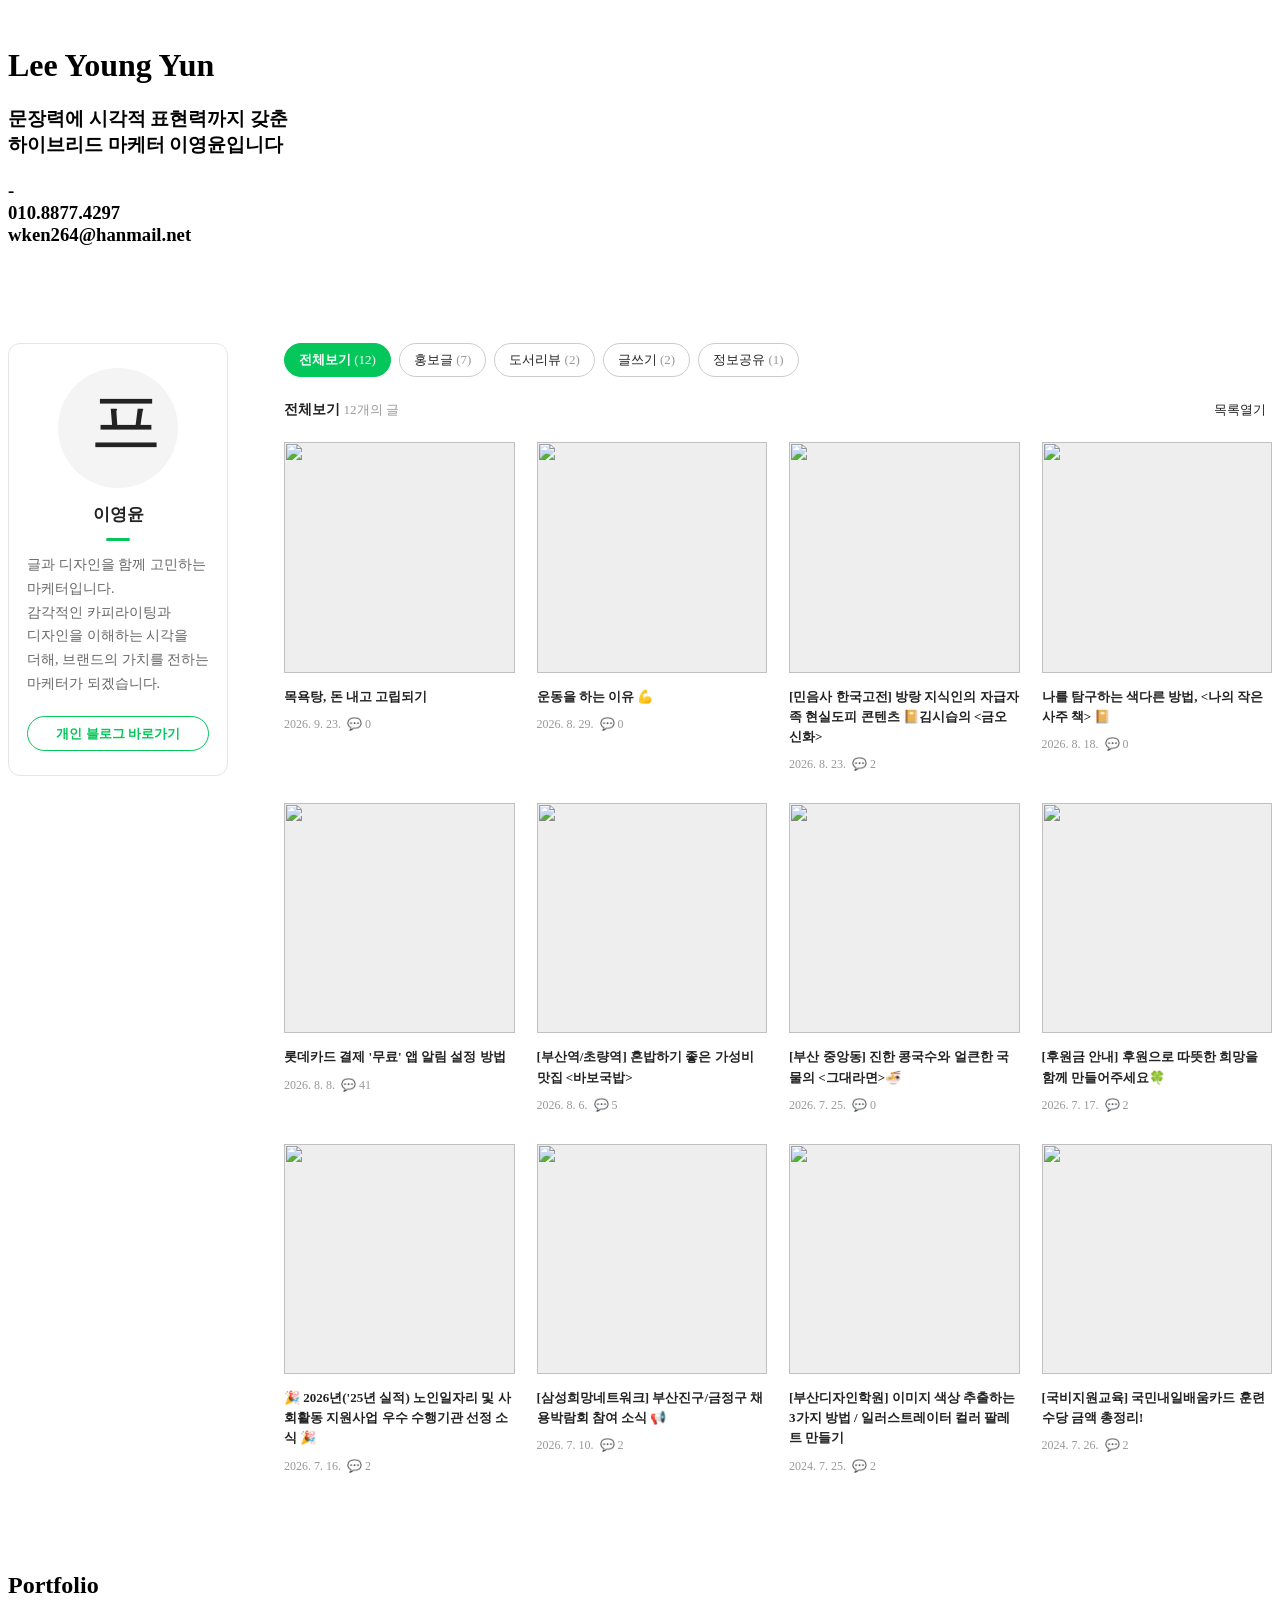
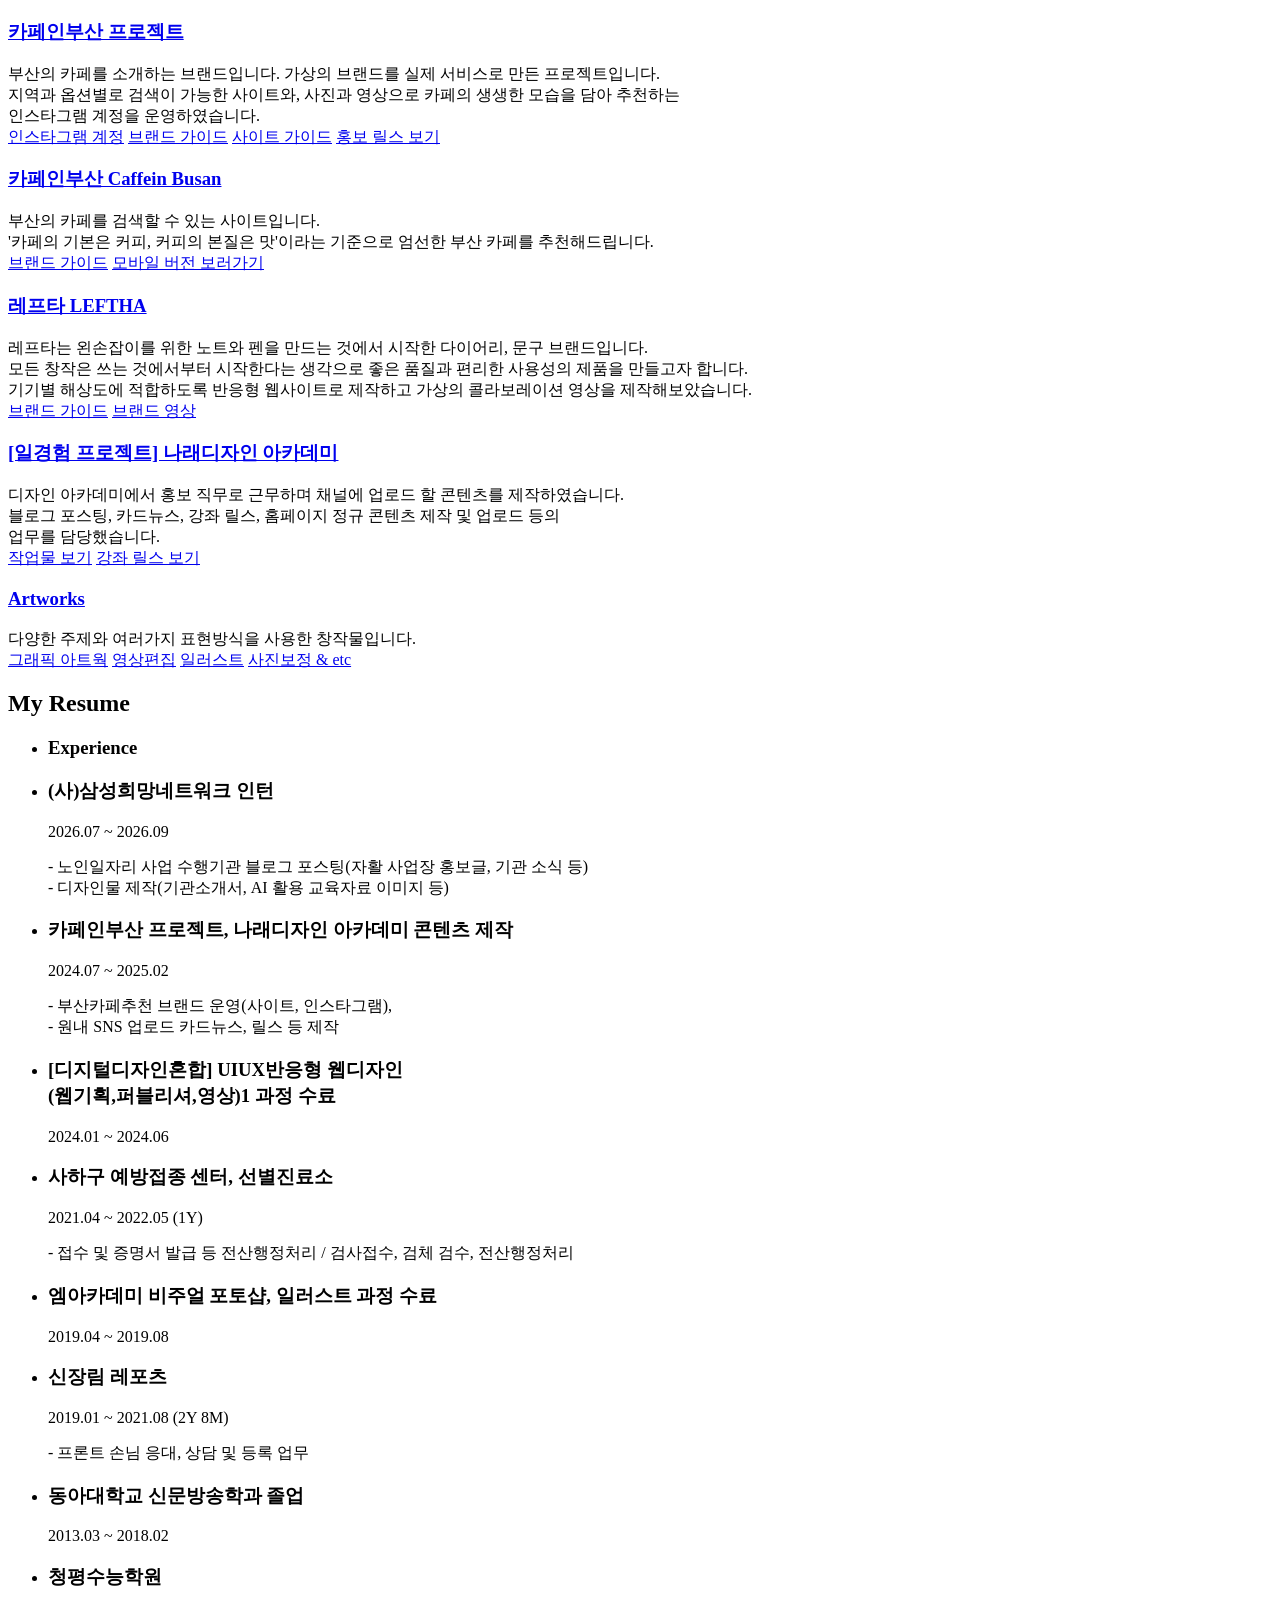
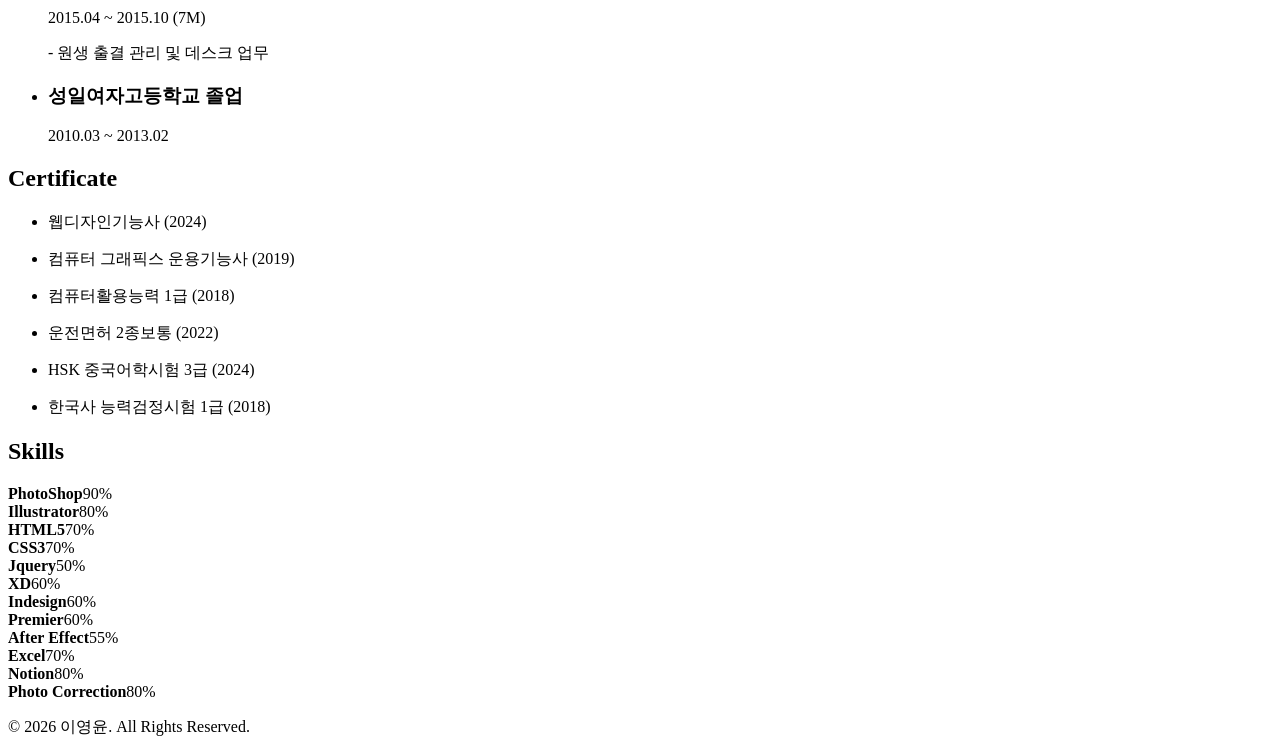
==== index.html @ 0acc782f "Add files via upload" ====
<!DOCTYPE HTML>
<html>

<head>
    <meta charset="utf-8">
    <meta http-equiv="X-UA-Compatible" content="IE=edge">
    <title>포트폴리오 이영윤</title>
    <meta name="viewport" content="width=device-width, initial-scale=1">
    <!-- Link Swiper's CSS -->
    <link rel="stylesheet" href="https://cdn.jsdelivr.net/npm/swiper@11/swiper-bundle.min.css" />

    <!-- 메인 이름 원래 폰트 -->
    <!-- 	<link href="https://fonts.googleapis.com/css?family=Kaushan+Script" rel="stylesheet">
 -->
    <!-- 폰트 수트체 -->
    <link href="https://cdn.jsdelivr.net/gh/sun-typeface/SUIT/fonts/static/woff2/SUIT.css" rel="stylesheet">
    <!-- 메인 영문 폰트  -->
    <link rel="stylesheet" href="https://use.typekit.net/mpt6dxd.css">
    <link rel="stylesheet" href="css/animate.css">
    <link rel="stylesheet" href="css/icomoon.css">
    <link rel="stylesheet" href="css/bootstrap.css">
    <link rel="stylesheet" href="css/style.css">
    <link rel="shortcut icon" href="./images/favicon.jpg" type="image/x-icon">

    <!-- Modernizr JS -->
    <script src="js/modernizr-2.6.2.min.js"></script>
    <!-- FOR IE9 below -->
    <!--[if lt IE 9]>
	<script src="js/respond.min.js"></script>
	<![endif]-->

</head>

<body>

    <div class="fh5co-loader"></div>

    <div id="page">
        <header id="fh5co-header" class="fh5co-cover js-fullheight" role="banner"
            style="background-image:url(images/cover_bg_3.jpg);" data-stellar-background-ratio="0.5">
            <div class="overlay">
                <!-- 이미지 오버레이 자식으로-> 포지션 -->
                <!-- 				<img class="left_hand" src="./images/haze-hand-holding-a-pencil.png" alt="왼손">				<img class="right_hand" src="./images/haze-hand-pointing-at-something.png" alt="왼손">
				<img src="./images/haze-computer-mouse.png" alt="" class="mouse">
 --> <img src="./images/hand.png" alt="" class="hand">
                <img src="./images/mouse.png" alt="" class="mouse">
            </div>
            <div class="container">
                <div class="row">
                    <div class="col-md-8 col-md-offset-2 text-center">
                        <div class="display-t js-fullheight">
                            <div class="display-tc js-fullheight animate-box" data-animate-effect="fadeIn">
                                <div class="profile-thumb" style="background: url(./images/me.jpg);"></div>
                                <h1><span>Lee Young Yun</span></h1>
                                <h3 class="intro_about"><span>
                                        문장력에 시각적 표현력까지 갖춘<br>
                                        <b>하이브리드 마케터</b>
                                        <span class="impact">이영윤</span>입니다<br>
                                        <br>
                                        -<br>
                                        010.8877.4297<br>
                                        wken264@hanmail.net
                                    </span>

                                </h3>
                                <p>
                                </p>
                            </div>
                        </div>
                    </div>
                </div>
            </div>

        </header>
        <!-- 프로필 -->

        <!-- 블로그 섹션 시작-->
        <style>
            #naver-blog {
                --bg: #fff;
                --fg: #222;
                --sub: #999;
                --line: #ccc;
                --box: #f4f4f4;
                --accent: #03c75a;
                --thumb: #eee;
                --nb-pad-top: 6em;
                /* 섹션 위쪽 여백 */
                --nb-pad-bottom: 6em;
                /* 섹션 아래쪽 여백 (Portfolio 주황 배경과의 간격) */
                box-sizing: border-box;
                padding: var(--nb-pad-top) 0 var(--nb-pad-bottom);
                background: var(--bg);
                color: var(--fg);
                font-family: inherit;
                font-size: 13px;
                line-height: 1.5;
                color-scheme: light;
            }

            #naver-blog *,
            #naver-blog *::before,
            #naver-blog *::after {
                box-sizing: border-box
            }

            /* About Me / Portfolio와 같은 .container 폭을 쓰고, 반응형 기준도 이 폭으로 잡아요 */
            #naver-blog .nb-container {
                container: nb / inline-size
            }


            #naver-blog .nb-wrap {
                display: grid;
                grid-template-columns: 220px 1fr;
                gap: 56px
            }

            /* 프로필 카드: 사진 / 이름 / 소개글을 구분 */
            #naver-blog .nb-side {
                align-self: start;
                font-size: 12px;
                text-align: center;
                border: 1px solid #e5e5e5;
                border-radius: 12px;
                padding: 24px 18px
            }

            #naver-blog .nb-avatar {
                width: 120px;
                aspect-ratio: 1;
                margin: 0 auto;
                border-radius: 50%;
                background: var(--box);
                display: grid;
                place-items: center;
                font-size: 72px;
                text-decoration: none;
                color: inherit;
                overflow: hidden
            }

            #naver-blog .nb-avatar img {
                width: 100%;
                height: 100%;
                object-fit: cover;
                display: block
            }

            #naver-blog .nb-name {
                margin: 16px 0 0;
                font-weight: 700;
                font-size: 17px;
                line-height: 1.3
            }

            /* 이름 아래 짧은 포인트 선 */
            #naver-blog .nb-name::after {
                content: "";
                display: block;
                width: 24px;
                height: 3px;
                border-radius: 2px;
                background: var(--accent);
                margin: 12px auto 0
            }

            #naver-blog .nb-bio {
                text-align: left;
                margin: 12px 0 0;
                color: #666;
                font-size: 14px;
                line-height: 1.7;
                word-break: keep-all
            }

            #naver-blog .nb-cat {
                margin: 0 0 22px
            }

            #naver-blog .nb-cats {
                display: flex;
                flex-wrap: wrap;
                gap: 8px
            }

            #naver-blog .nb-cat button {
                display: inline-block;
                width: auto;
                background: var(--bg);
                border: 1px solid var(--line);
                border-radius: 20px;
                padding: 6px 14px;
                color: var(--fg);
                font: inherit;
                cursor: pointer
            }

            #naver-blog .nb-cat button:hover {
                border-color: var(--accent);
                color: var(--accent)
            }

            #naver-blog .nb-cat button[aria-pressed="true"] {
                background: var(--accent);
                border-color: var(--accent);
                color: #fff;
                font-weight: 700
            }

            #naver-blog .nb-cat .nb-n {
                color: var(--sub);
                font-weight: 400
            }

            #naver-blog .nb-cat button[aria-pressed="true"] .nb-n {
                color: #fff
            }

            #naver-blog .nb-main {
                min-width: 0
            }

            #naver-blog .nb-go {
                display: block;
                width: 100%;
                margin: 20px 0 0;
                text-align: center;
                padding: 7px 14px;
                border: 1px solid var(--accent);
                border-radius: 20px;
                color: var(--accent);
                font-weight: 700;
                font-size: 13px;
                text-decoration: none
            }

            #naver-blog .nb-go:hover {
                background: var(--accent);
                color: #fff
            }

            #naver-blog .nb-head {
                display: flex;
                justify-content: space-between;
                align-items: baseline;
                margin-bottom: 22px
            }

            #naver-blog .nb-head b {
                font-size: 14px
            }

            #naver-blog .nb-head span {
                color: var(--sub);
                font-weight: 400;
                font-size: 13px
            }

            #naver-blog .nb-head button {
                background: none;
                border: 0;
                color: var(--fg);
                font: inherit;
                cursor: pointer
            }

            #naver-blog .nb-grid {
                display: grid;
                grid-template-columns: repeat(4, 1fr);
                gap: 30px 22px
            }

            #naver-blog .nb-grid.nb-list {
                grid-template-columns: 1fr;
                gap: 0
            }

            #naver-blog .nb-grid.nb-list .nb-card {
                display: grid;
                grid-template-columns: 120px 1fr;
                gap: 14px;
                padding: 12px 0;
                border-bottom: 1px solid var(--line)
            }

            #naver-blog .nb-card {
                color: inherit;
                text-decoration: none;
                display: block
            }

            #naver-blog .nb-thumb {
                aspect-ratio: 1;
                background: var(--thumb);
                display: grid;
                place-items: center;
                font-size: 54px;
                overflow: hidden
            }

            #naver-blog .nb-thumb img {
                width: 100%;
                height: 100%;
                object-fit: cover;
                display: block
            }

            #naver-blog .nb-card h4 {
                margin: 14px 0 8px;
                font-size: 13px;
                line-height: 1.55;
                font-weight: 700;
                color: var(--fg)
            }

            #naver-blog .nb-grid.nb-list .nb-card h4 {
                margin-top: 0
            }

            #naver-blog .nb-info {
                color: var(--sub);
                font-size: 12px;
                margin: 0
            }

            #naver-blog .nb-card:hover h4 {
                text-decoration: underline
            }

            #naver-blog .nb-card:focus-visible,
            #naver-blog .nb-cat button:focus-visible,
            #naver-blog .nb-head button:focus-visible,
            #naver-blog .nb-go:focus-visible,
            #naver-blog .nb-avatar:focus-visible {
                outline: 2px solid var(--accent);
                outline-offset: 2px
            }

            /* 반응형: 화면이 아니라 이 섹션의 너비 기준.
               기본 스타일과 같은 #naver-blog 선택자를 쓰고, 기본 스타일보다 아래에 둬야 덮어써져요 */
            @container nb (max-width:860px) {
                #naver-blog .nb-grid {
                    grid-template-columns: repeat(2, 1fr)
                }
            }

            /* 폭이 좁아지면 프로필(위) / 글 목록(아래)으로 쌓여요 */
            @container nb (max-width:640px) {
                #naver-blog .nb-wrap {
                    grid-template-columns: 1fr;
                    gap: 24px
                }

                #naver-blog .nb-side {
                    display: grid;
                    grid-template-columns: 72px 1fr;
                    gap: 0 14px;
                    align-items: center;
                    text-align: left;
                    padding: 16px
                }

                #naver-blog .nb-avatar {
                    grid-row: span 2;
                    width: 72px;
                    margin: 0;
                    font-size: 36px
                }

                #naver-blog .nb-name {
                    margin: 0;
                    align-self: end;
                    font-size: 16px
                }

                #naver-blog .nb-name::after {
                    margin: 8px 0 0
                }

                #naver-blog .nb-bio {
                    margin: 8px 0 0;
                    align-self: start
                }

                #naver-blog .nb-go {
                    grid-column: 1 / -1;
                    margin-top: 14px
                }

                #naver-blog .nb-grid {
                    gap: 22px 14px
                }
            }

            @container nb (max-width:320px) {
                #naver-blog .nb-grid {
                    grid-template-columns: 1fr
                }
            }
        </style>

        <section id="naver-blog" aria-label="블로그 글 목록">
            <div class="container nb-container">
                <div class="nb-divider" aria-hidden="true"></div>
                <div class="nb-wrap">
                    <div class="nb-side">
                        <a class="nb-avatar" href="https://blog.naver.com/wken4297" target="_blank" rel="noopener"
                            aria-label="네이버 블로그로 이동"><img
                                src="https://blogpfthumb-phinf.pstatic.net/MjAyMDA2MTBfMjc4/MDAxNTkxNzk0MTUxODgy.OES40m4cd3PJqYCW1eHSfdOJaB_GppX_RybZloQLQdQg.KcIJEfM1QhywQZ_b_rzKXnjqO5ideahbVAUXKD01hdcg.PNG.wken4297/SmartSelectImage_2016-10-11-22-33-43.png?type=w3840"
                                alt="프로필" referrerpolicy="no-referrer"></a>
                        <div class="nb-name">이영윤</div>
                        <p class="nb-bio">글과 디자인을 함께 고민하는 마케터입니다.<br>
                            감각적인 카피라이팅과 디자인을 이해하는 시각을 더해, 브랜드의 가치를 전하는 마케터가 되겠습니다.</p>
                        <a class="nb-go" href="https://blog.naver.com/wken4297" target="_blank" rel="noopener">개인 블로그 바로가기</a>
                    </div>
                    <div class="nb-main">
                        <div class="nb-cat">
                            <div class="nb-cats"></div>
                        </div>
                        <div class="nb-head"><b class="nb-title"></b><button class="nb-toggle"
                                type="button">목록열기</button>
                        </div>
                        <div class="nb-grid"></div>
                    </div>
                </div>
            </div>
        </section>

        <script>
            (function () {
                var root = document.getElementById("naver-blog");
                if (!root) return;

                // ▼ 글 데이터: 최신 글을 맨 위에. 항목 사이엔 쉼표, 마지막 항목 뒤엔 쉼표 없음
                // c 카테고리 / t 제목 / d 날짜 / n 댓글 수 / e 이모지 썸네일 / img 썸네일 경로 / url 글 주소
                var posts = [
                    { c: "글쓰기", t: "목욕탕, 돈 내고 고립되기", d: "2026. 9. 23.", n: 0, e: "📓", img: "/images/blog_1.jfif", url: "https://blog.naver.com/wken4297/224395131651" },
                    { c: "글쓰기", t: "운동을 하는 이유 💪", d: "2026. 8. 29.", n: 0, e: "🍋", img: "/images/blog_2.png", url: "https://blog.naver.com/wken4297/223336424653" },
                    { c: "도서리뷰", t: "[민음사 한국고전] 방랑 지식인의 자급자족 현실도피 콘텐츠 📔김시습의 <금오신화>", d: "2026. 8. 23.", n: 2, e: "🍜", img: "/images/blog_3.png", url: "https://blog.naver.com/wken4297/224387535024" },
                    { c: "도서리뷰", t: "나를 탐구하는 색다른 방법, <나의 작은 사주 책> 📔", d: "2026. 8. 18.", n: 0, e: "🧀", img: "/images/blog_4.jfif", url: "https://blog.naver.com/wken4297/224326034632" },
                    { c: "정보공유", t: "롯데카드 결제 '무료' 앱 알림 설정 방법", d: "2026. 8. 8.", n: 41, e: "🥢", img: "/images/blog_5.jpg", url: "https://blog.naver.com/wken4297/224356648333" },
                    { c: "홍보글", t: "[부산역/초량역] 혼밥하기 좋은 가성비 맛집 <바보국밥>", d: "2026. 8. 6.", n: 5, e: "💳", img: "/images/blog_6.png", url: "https://blog.naver.com/sshnw11/224391983014" },
                    { c: "홍보글", t: "[부산 중앙동] 진한 콩국수와 얼큰한 국물의 <그대라면>🍜", d: "2026. 7. 25.", n: 0, e: "🥐", img: "/images/blog_7.png", url: "https://blog.naver.com/sshnw11/224396075540" },
                    { c: "홍보글", t: "[후원금 안내] 후원으로 따뜻한 희망을 함께 만들어주세요🍀", d: "2026. 7. 17.", n: 2, e: "🍱", img: "/images/blog_8.png", url: "https://blog.naver.com/sshnw11/224388590764" },
                    { c: "홍보글", t: "🎉 2026년('25년 실적) 노인일자리 및 사회활동 지원사업 우수 수행기관 선정 소식 🎉", d: "2026. 7. 16.", n: 2, e: "🍱", img: "/images/blog_9.png", url: "https://blog.naver.com/sshnw11/224413612271" },
                    { c: "홍보글", t: "[삼성희망네트워크] 부산진구/금정구 채용박람회 참여 소식 📢", d: "2026. 7. 10.", n: 2, e: "🍱", img: "/images/blog_10.jpg", url: "https://blog.naver.com/sshnw11/224398213886" },
                    { c: "홍보글", t: "[부산디자인학원] 이미지 색상 추출하는 3가지 방법 / 일러스트레이터 컬러 팔레트 만들기", d: "2024. 7. 25.", n: 2, e: "🍱", img: "/images/blog_11.jpg", url: "https://blog.naver.com/nrdesign/223523994031" },
                    { c: "홍보글", t: "[국비지원교육] 국민내일배움카드 훈련수당 금액 총정리!", d: "2024. 7. 26.", n: 2, e: "🍱", img: "/images/blog_12.jpg", url: "https://blog.naver.com/nrdesign/223526409666" }
                ];
                // 카테고리: 첫 번째(null)는 전체보기
                var cats = [["전체보기", null], ["홍보글"], ["도서리뷰"], ["글쓰기"], ["정보공유"],];

                var cur = null, listMode = false;
                var $ = function (s) { return root.querySelector(s) };
                function esc(s) { return String(s).replace(/[&<>"]/g, function (m) { return { "&": "&amp;", "<": "&lt;", ">": "&gt;", '"': "&quot;" }[m] }) }

                function render() {
                    var items = posts.filter(function (p) { return !cur || p.c === cur });
                    $(".nb-title").innerHTML = esc(cur || "전체보기") + ' <span>' + items.length + '개의 글</span>';

                    var g = $(".nb-grid");
                    g.className = "nb-grid" + (listMode ? " nb-list" : "");
                    g.innerHTML = !items.length ? '<p class="nb-info">아직 올린 글이 없어요.</p>' : items.map(function (p) {
                        var th = p.img ? '<img src="' + esc(p.img) + '" alt="" loading="lazy" referrerpolicy="no-referrer">' : p.e;
                        return '<a class="nb-card" href="' + esc(p.url) + '"><div class="nb-thumb">' + th + '</div><div><h4>' + esc(p.t) + '</h4><p class="nb-info">' + esc(p.d) + ' &nbsp;💬 ' + p.n + '</p></div></a>';
                    }).join("");

                    $(".nb-cats").innerHTML = cats.map(function (c) {
                        var v = c[1] === null ? null : c[0];
                        var cnt = v ? posts.filter(function (p) { return p.c === v }).length : posts.length;
                        return '<button type="button" data-c="' + esc(v || "") + '" aria-pressed="' + (cur === v) + '">' + esc(c[0]) + ' <span class="nb-n">(' + cnt + ')</span></button>';
                    }).join("");

                    $(".nb-toggle").textContent = listMode ? "목록닫기" : "목록열기";
                }

                $(".nb-cats").addEventListener("click", function (e) {
                    var b = e.target.closest("button");
                    if (!b) return;
                    cur = b.dataset.c || null;
                    render();
                });
                $(".nb-toggle").addEventListener("click", function () { listMode = !listMode; render() });

                render();
            })();
        </script>
        <!--블로그 섹션 끝-->
        <!--포트폴리오-->
        <div id="fh5co-work" class="fh5co-bg-dark">
            <div class="container">
                <div class="row animate-box">
                    <div class="col-md-8 col-md-offset-2 text-center fh5co-heading">
                        <h2>Portfolio</h2>
                    </div>
                </div>
                <div class="row">
                    <!--카페인부산-->
                    <div class="col-md-5 text-center col-padding animate-box">
                        <div class="work" style="background-image: url(images/project_thumb.jpg);">
                            <a href="https://cafeinbusan.co.kr/" class="work-link" target="_blank" rel="noopener"
                                aria-label="카페인부산 프로젝트 보러가기"></a>
                        </div>
                    </div>
                    <div class="col-md-7 text-center col-padding animate-box">
                        <div class="work work_text">
                            <div class="desc">
                                <h3><a href="https://cafeinbusan.co.kr/" target="_blank">카페인부산 프로젝트</a></h3>
                                <span>부산의 카페를 소개하는 브랜드입니다. 가상의 브랜드를 실제 서비스로 만든 프로젝트입니다.<br>지역과 옵션별로 검색이 가능한 사이트와, 사진과
                                    영상으로 카페의 생생한 모습을 담아 추천하는<br>인스타그램 계정을 운영하였습니다. </span>
                                <div class="project_btn_box">

                                    <a href="https://www.instagram.com/cafe_in_busan_/" class="project_btn"
                                        target="_blank">인스타그램 계정</a>
                                    <a href="https://youngyoon2.github.io/cafein_project_Instagram/" class="project_btn"
                                        target="_blank">브랜드 가이드</a>
                                    <a href="https://youngyoon2.github.io/cafein_project_web/" class="project_btn"
                                        target="_blank">사이트 가이드</a>
                                    <a href="https://www.instagram.com/reel/DBqUpZ2Rm61/?utm_source=ig_web_copy_link&igsh=MzRlODBiNWFlZA=="
                                        class="project_btn" target="_blank">홍보 릴스 보기</a>
                                </div>
                            </div>
                        </div>
                    </div>
                    <!--기존 카페인부산-->
                    <div>
                        <div class="col-md-5 text-center col-padding animate-box">
                            <!-- 썸네일 -->
                            <div class="work" style="background-image: url(images/caffein_thumb.jpg);">
                                <a href="https://youngyoon2.github.io/caffein_busan/" class="work-link" target="_blank"
                                    rel="noopener" aria-label="카페인부산 Caffein Busan 보러가기"></a>
                            </div>
                        </div>
                    </div>
                    <div class="col-md-7 text-center col-padding animate-box">
                        <div class="work work_text">
                            <div class="desc">
                                <!-- 제목 -->
                                <h3><a href="https://youngyoon2.github.io/caffein_busan/" target="_blank"
                                        rel="noopener">카페인부산 Caffein Busan</a></h3>
                                <span>부산의 카페를 검색할 수 있는 사이트입니다.<br> '카페의 기본은 커피, 커피의 본질은 맛'이라는 기준으로 엄선한 부산 카페를
                                    추천해드립니다.</span>
                                <div class="project_btn_box">
                                    <a href="https://youngyoon2.github.io/caffein_busan_brand/" class="project_btn"
                                        target="_blank">브랜드 가이드</a>
                                    <a href="https://xd.adobe.com/view/b423c8ce-2fd5-424c-b19d-75ae9fe7bd87-e170/"
                                        class="project_btn" target="_blank">모바일 버전 보러가기</a>
                                </div>
                            </div>
                        </div>
                    </div>
                    <!--레프타-->
                    <div class="col-md-5 text-center col-padding animate-box">
                        <!-- 썸네일 -->
                        <div class="work" style="background-image: url(images/LEFTHA_thumb.jpg);">
                            <a href="https://youngyoon2.github.io/LEFTHA_2024_brand/" class="work-link" target="_blank"
                                rel="noopener" aria-label="레프타 LEFTHA 보러가기"></a>
                        </div>
                    </div>
                    <div class="col-md-7 text-center col-padding animate-box">
                        <div href="#" class="work work_text">
                            <div class="desc">
                                <!-- 제목 -->
                                <h3><a href="https://youngyoon2.github.io/LEFTHA_2024_brand/" target="_blank"
                                        rel="noopener">레프타 LEFTHA</a></h3>
                                <span>레프타는 왼손잡이를 위한 노트와 펜을 만드는 것에서 시작한 다이어리, 문구 브랜드입니다.<br>모든 창작은 쓰는 것에서부터 시작한다는 생각으로 좋은
                                    품질과 편리한 사용성의 제품을 만들고자 합니다.<br>
                                    기기별 해상도에 적합하도록 반응형 웹사이트로 제작하고 가상의 콜라보레이션 영상을 제작해보았습니다.
                                </span>
                                <div class="project_btn_box">
                                    <a href="https://youngyoon2.github.io/LEFTHA_2024_brand/" class="project_btn"
                                        target="_blank">브랜드 가이드</a>
                                    <a href="https://www.youtube.com/watch?v=rW0SSDiy1ik" target="_blank"
                                        class="project_btn">브랜드 영상</a>
                                </div>
                            </div>
                        </div>
                    </div>
                    <div class="col-md-5 text-center col-padding animate-box">
                        <!-- 썸네일 -->
                        <div class="work" style="background-image: url(images/narae_thumb.jpg);">
                            <a href="https://youngyoon2.github.io/Narae_work_experience/" class="work-link"
                                target="_blank" rel="noopener" aria-label="나래디자인 아카데미 작업물 보러가기"></a>
                        </div>
                    </div>
                    <div class="col-md-7 text-center col-padding animate-box">
                        <div href="#" class="work work_text">
                            <div class="desc">
                                <!-- 제목 -->
                                <h3><a href="https://youngyoon2.github.io/Narae_work_experience/" target="_blank"
                                        rel="noopener">[일경험 프로젝트] 나래디자인 아카데미</a></h3>
                                <span>디자인 아카데미에서 홍보 직무로 근무하며 채널에 업로드 할 콘텐츠를 제작하였습니다.
                                    <br>블로그 포스팅, 카드뉴스, 강좌 릴스, 홈페이지 정규 콘텐츠
                                    제작 및 업로드 등의<br>
                                    업무를 담당했습니다. </span>
                                <div class="project_btn_box">
                                    <a href="https://youngyoon2.github.io/Narae_work_experience/" class="project_btn"
                                        target="_blank">작업물 보기</a>
                                    <a href="https://www.instagram.com/reel/DCAw0FsSNqb/?utm_source=ig_web_copy_link&igsh=MzRlODBiNWFlZA=="
                                        class="project_btn" target="_blank">강좌 릴스 보기</a>
                                </div>
                            </div>
                        </div>
                    </div>
                    <div class="col-md-5 text-center col-padding animate-box">
                        <!-- 썸네일 -->
                        <div class="work artworks_thumnail">
                            <a href="graphic.html" class="work-link" target="_blank" rel="noopener"
                                aria-label="Artworks 보러가기"></a>
                        </div>
                    </div>
                    <div class="col-md-7 text-center col-padding animate-box">
                        <div href="#" class="work work_text">
                            <div class="desc">
                                <!-- 제목 -->
                                <h3><a href="graphic.html" target="_blank" rel="noopener">Artworks</a></h3>
                                <span>다양한 주제와 여러가지 표현방식을 사용한 창작물입니다.
                                </span>
                                <div class="project_btn_box">
                                    <a href="graphic.html" class="project_btn artworks_view" target="_blank">그래픽 아트웍</a>
                                    <a href="https://youtu.be/MPn1nw17Qlo" class="project_btn artworks_view"
                                        target="_blank">영상편집</a>
                                    <a href="illust.html" class="project_btn artworks_view" target="_blank">일러스트</a>
                                    <a href="photo.html" class="project_btn artworks_view" target="_blank">사진보정 &
                                        etc</a>
                                </div>

                            </div>
                        </div>
                    </div>

                </div>
            </div>
        </div><!-- work portfolio -->

        <div id="fh5co-resume" class="fh5co-bg-color">
            <div class="container">
                <div class="row animate-box">
                    <div class="col-md-8 col-md-offset-2 text-center fh5co-heading">
                        <h2>My Resume</h2>
                    </div>
                </div>
                <div class="row">
                    <div class="col-md-12 col-md-offset-0">
                        <ul class="timeline">
                            <li class="timeline-heading text-center animate-box">
                                <div>
                                    <h3>Experience</h3>
                                </div>
                            </li>
                            <li class="animate-box timeline-inverted">
                                <div class="timeline-badge"><i class="icon-keyboard"></i></div>
                                <div class="timeline-panel">
                                    <div class="timeline-heading">
                                        <h3 class="timeline-title">(사)삼성희망네트워크 인턴</h3>
                                        <span class="company">2026.07 ~ 2026.09</span>
                                    </div>
                                    <div class="timeline-body">
                                        <p>- 노인일자리 사업 수행기관 블로그 포스팅(자활 사업장 홍보글, 기관 소식 등)
                                            <br>- 디자인물 제작(기관소개서, AI 활용 교육자료 이미지 등)
                                        </p>
                                    </div>
                                </div>
                            </li>

                            <li class="animate-box timeline-unverted">
                                <div class="timeline-badge"><i class="icon-keyboard"></i></div>
                                <div class="timeline-panel">
                                    <div class="timeline-heading">
                                        <h3 class="timeline-title">카페인부산 프로젝트, 나래디자인 아카데미 콘텐츠 제작</h3>
                                        <span class="company">2024.07 ~ 2025.02</span>
                                    </div>
                                    <div class="timeline-body">
                                        <p>- 부산카페추천 브랜드 운영(사이트, 인스타그램),
                                            <br>- 원내 SNS 업로드 카드뉴스, 릴스 등 제작
                                        </p>
                                    </div>
                                </div>
                            </li>
                            <li class="timeline-inverted animate-box">
                                <div class="timeline-badge"><i class="icon-keyboard"></i></div>
                                <div class="timeline-panel">
                                    <div class="timeline-heading">
                                        <h3 class="timeline-title">[디지털디자인혼합] UIUX반응형 웹디자인<br>(웹기획,퍼블리셔,영상)1 과정 수료</h3>
                                        <span class="company">2024.01 ~ 2024.06</span>
                                    </div>
                                </div>
                            </li>
                            <li class="animate-box timeline-unverted">
                                <div class="timeline-badge"><i class="icon-pushpin"></i></div>
                                <div class="timeline-panel">
                                    <div class="timeline-heading">
                                        <h3 class="timeline-title">사하구 예방접종 센터, 선별진료소</h3>
                                        <span class="company">2021.04 ~ 2022.05 (1Y)</span>
                                    </div>
                                    <div class="timeline-body">
                                        <p>- 접수 및 증명서 발급 등 전산행정처리 / 검사접수, 검체 검수, 전산행정처리</p>
                                    </div>
                                </div>
                            </li>
                            <li class="timeline-inverted animate-box">
                                <div class="timeline-badge"><i class="icon-display"></i></div>
                                <div class="timeline-panel">
                                    <div class="timeline-heading">
                                        <h3 class="timeline-title">엠아카데미 비주얼 포토샵, 일러스트 과정 수료</h3>
                                        <span class="company">2019.04 ~ 2019.08</span>
                                    </div>
                                </div>
                            </li>
                            <li class="animate-box timeline-unverted">
                                <div class="timeline-badge"><i class="icon-pushpin"></i></div>
                                <div class="timeline-panel">
                                    <div class="timeline-heading">
                                        <h3 class="timeline-title">신장림 레포츠</h3>
                                        <span class="company">2019.01 ~ 2021.08 (2Y 8M)</span>
                                    </div>
                                    <div class="timeline-body">
                                        <p>- 프론트 손님 응대, 상담 및 등록 업무</p>
                                    </div>
                                </div>
                            </li>
                            <li class="timeline-inverted animate-box">
                                <div class="timeline-badge"><i class="icon-graduation-cap"></i></div>
                                <div class="timeline-panel">
                                    <div class="timeline-heading">
                                        <h3 class="timeline-title">동아대학교 신문방송학과 졸업</h3>
                                        <span class="company">2013.03 ~ 2018.02</span>
                                    </div>
                                </div>
                            </li>
                            <li class="animate-box timeline-unverted">
                                <div class="timeline-badge"><i class="icon-pushpin"></i></div>
                                <div class="timeline-panel">
                                    <div class="timeline-heading">
                                        <h3 class="timeline-title">청평수능학원</h3>
                                        <span class="company">2015.04 ~ 2015.10 (7M)</span>
                                    </div>
                                    <div class="timeline-body">
                                        <p>- 원생 출결 관리 및 데스크 업무</p>
                                    </div>
                                </div>
                            </li>
                            <li class="timeline-inverted animate-box">
                                <div class="timeline-badge"><i class="icon-graduation-cap"></i></div>
                                <div class="timeline-panel">
                                    <div class="timeline-heading">
                                        <h3 class="timeline-title">성일여자고등학교 졸업</h3>
                                        <span class="company">2010.03 ~ 2013.02</span>
                                    </div>
                                </div>
                            </li>
                        </ul>
                    </div>
                </div>
            </div>
        </div>
        <div class="animate-box">
            <div id="certificate">
                <h2>Certificate</h2>
                <ul>
                    <li>
                        <p><i class="icon-check"></i>웹디자인기능사 <span>(2024)</span></p>
                    </li>
                    <li>
                        <p><i class="icon-check"></i>컴퓨터 그래픽스 운용기능사 <span>(2019)</span></p>
                    </li>
                    <li>
                        <p><i class="icon-check"></i>컴퓨터활용능력 1급 <span>(2018)</span></p>
                    </li>

                    <li>
                        <p><i class="icon-check"></i>운전면허 2종보통 <span>(2022)</span></p>
                    </li>
                    <li>
                        <p><i class="icon-check"></i>HSK 중국어학시험 3급 <span>(2024)</span></p>
                    </li>
                    <li>
                        <p><i class="icon-check"></i>한국사 능력검정시험 1급 <span>(2018)</span></p>
                    </li>

                </ul>
            </div><!-- certificate -->
        </div><!-- animate-box -->

        <div id="fh5co-skills" class="animate-box">
            <div class="container">
                <div class="row">
                    <div class="col-md-8 col-md-offset-2 text-center fh5co-heading">
                        <h2>Skills</h2>
                    </div>
                </div>
                <div class="row row-pb-md">
                    <div class="col-md-3 col-sm-6 col-xs-12 text-center">
                        <div class="chart" data-percent="90"><span><strong>PhotoShop</strong>90%</span></div>
                    </div>
                    <div class="col-md-3 col-sm-6 col-xs-12 text-center">
                        <div class="chart" data-percent="80"><span><strong>Illustrator</strong>80%</span></div>
                    </div>
                    <div class="col-md-3 col-sm-6 col-xs-12 text-center">
                        <div class="chart" data-percent="75"><span><strong>HTML5</strong>70%</span></div>
                    </div>

                    <div class="col-md-3 col-sm-6 col-xs-12 text-center">
                        <div class="chart" data-percent="75"><span><strong>CSS3</strong>70%</span></div>
                    </div>
                    <div class="col-md-3 col-sm-6 col-xs-12 text-center">
                        <div class="chart" data-percent="50"><span><strong>Jquery</strong>50%</span></div>
                    </div>
                    <div class="col-md-3 col-sm-6 col-xs-12 text-center">
                        <div class="chart" data-percent="65"><span><strong>XD</strong>60%</span></div>
                    </div>
                    <div class="col-md-3 col-sm-6 col-xs-12 text-center">
                        <div class="chart" data-percent="65"><span><strong>Indesign</strong>60%</span></div>
                    </div>
                    <div class="col-md-3 col-sm-6 col-xs-12 text-center">
                        <div class="chart" data-percent="60"><span><strong>Premier</strong>60%</span></div>
                    </div>
                    <div class="col-md-3 col-sm-6 col-xs-12 text-center">
                        <div class="chart" data-percent="55"><span><strong>After Effect</strong>55%</span></div>
                    </div>
                    <div class="col-md-3 col-sm-6 col-xs-12 text-center">
                        <div class="chart" data-percent="70"><span><strong>Excel</strong>70%</span></div>
                    </div>
                    <div class="col-md-3 col-sm-6 col-xs-12 text-center">
                        <div class="chart" data-percent="80"><span><strong>Notion</strong>80%</span></div>
                    </div>
                    <div class="col-md-3 col-sm-6 col-xs-12 text-center">
                        <div class="chart" data-percent="80"><span><strong>Photo Correction</strong>80%</span></div>
                    </div>
                </div>
            </div>
        </div>
    </div>


    <div id="fh5co-footer">
        <div class="container">
            <div class="row">
                <div class="col-md-12">
                    <p>&copy; 2026 이영윤. All Rights Reserved.</p>
                </div>
            </div>
        </div>
    </div>

    <div class="gototop js-top">
        <a href="#" class="js-gotop"><i class="icon-arrow-up22"></i></a>
    </div>

    </div>
    <!-- jQuery -->
    <script src="js/jquery.min.js"></script>
    <!-- jQuery Easing -->
    <script src="js/jquery.easing.1.3.js"></script>
    <!-- Bootstrap -->
    <script src="js/bootstrap.min.js"></script>
    <!-- Waypoints -->
    <script src="js/jquery.waypoints.min.js"></script>
    <!-- Stellar Parallax -->
    <script src="js/jquery.stellar.min.js"></script>
    <!-- Easy PieChart -->
    <script src="js/jquery.easypiechart.min.js"></script>
    <!-- Google Map -->
    <script
        src="https://maps.googleapis.com/maps/api/js?key=AIzaSyCefOgb1ZWqYtj7raVSmN4PL2WkTrc-KyA&sensor=false"></script>
    <script src="js/google_map.js"></script>

    <!-- Main -->
    <script src="js/main.js"></script>

    <!-- Swiper JS -->
    <script src="https://cdn.jsdelivr.net/npm/swiper@11/swiper-bundle.min.js"></script>
    <!-- Initialize Swiper -->

</body>


</html>
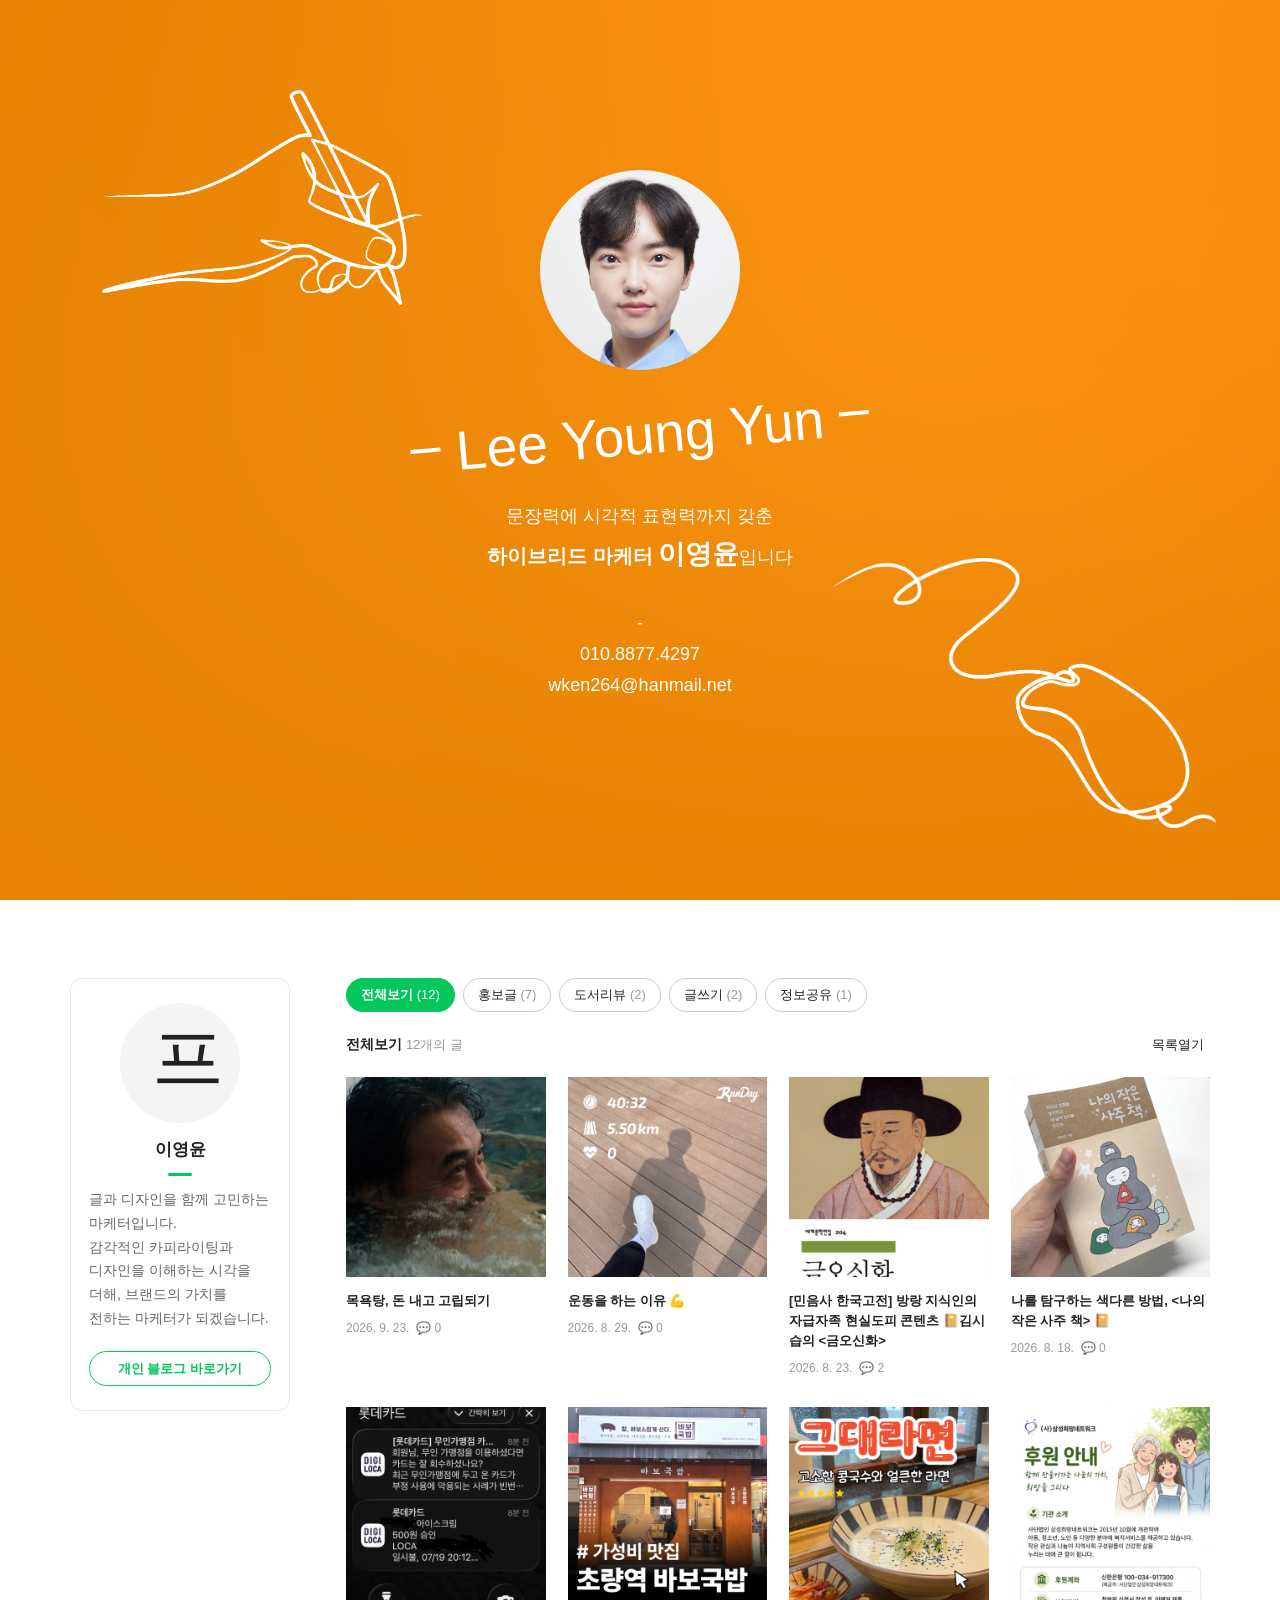
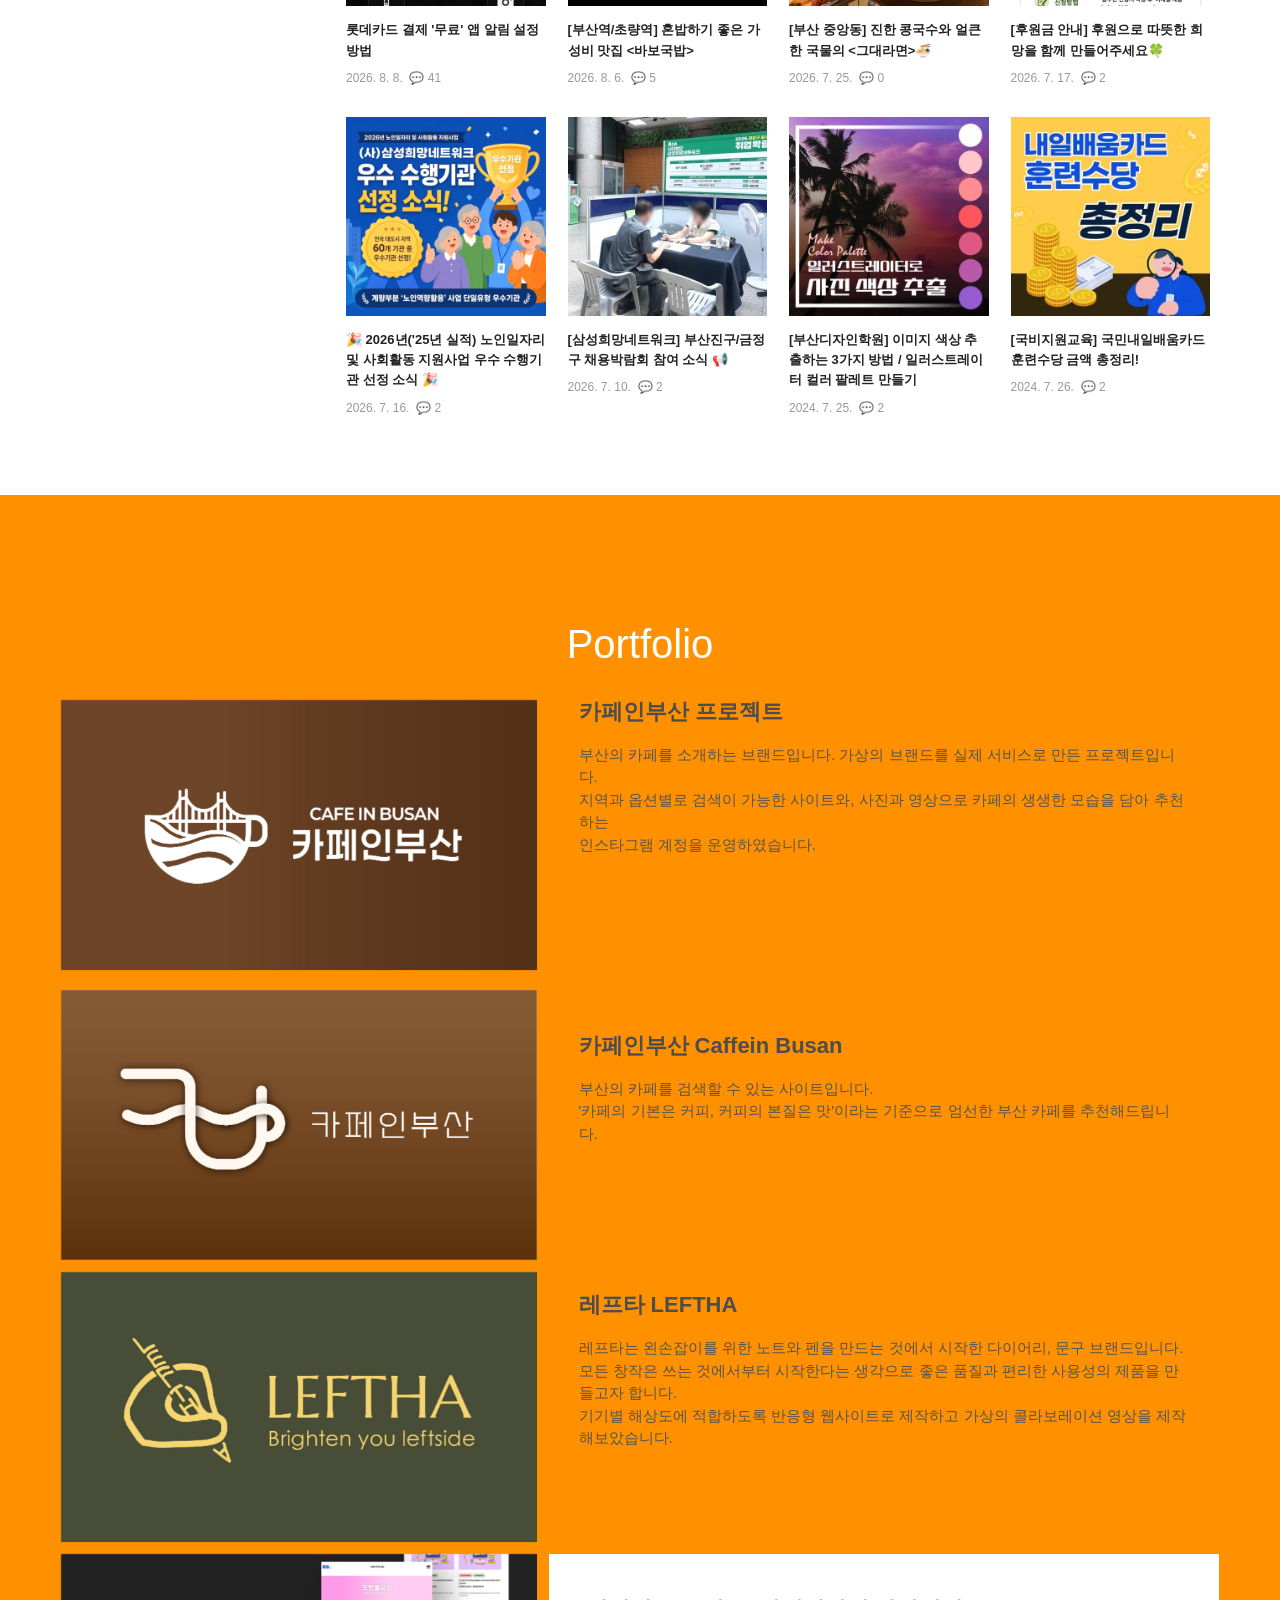
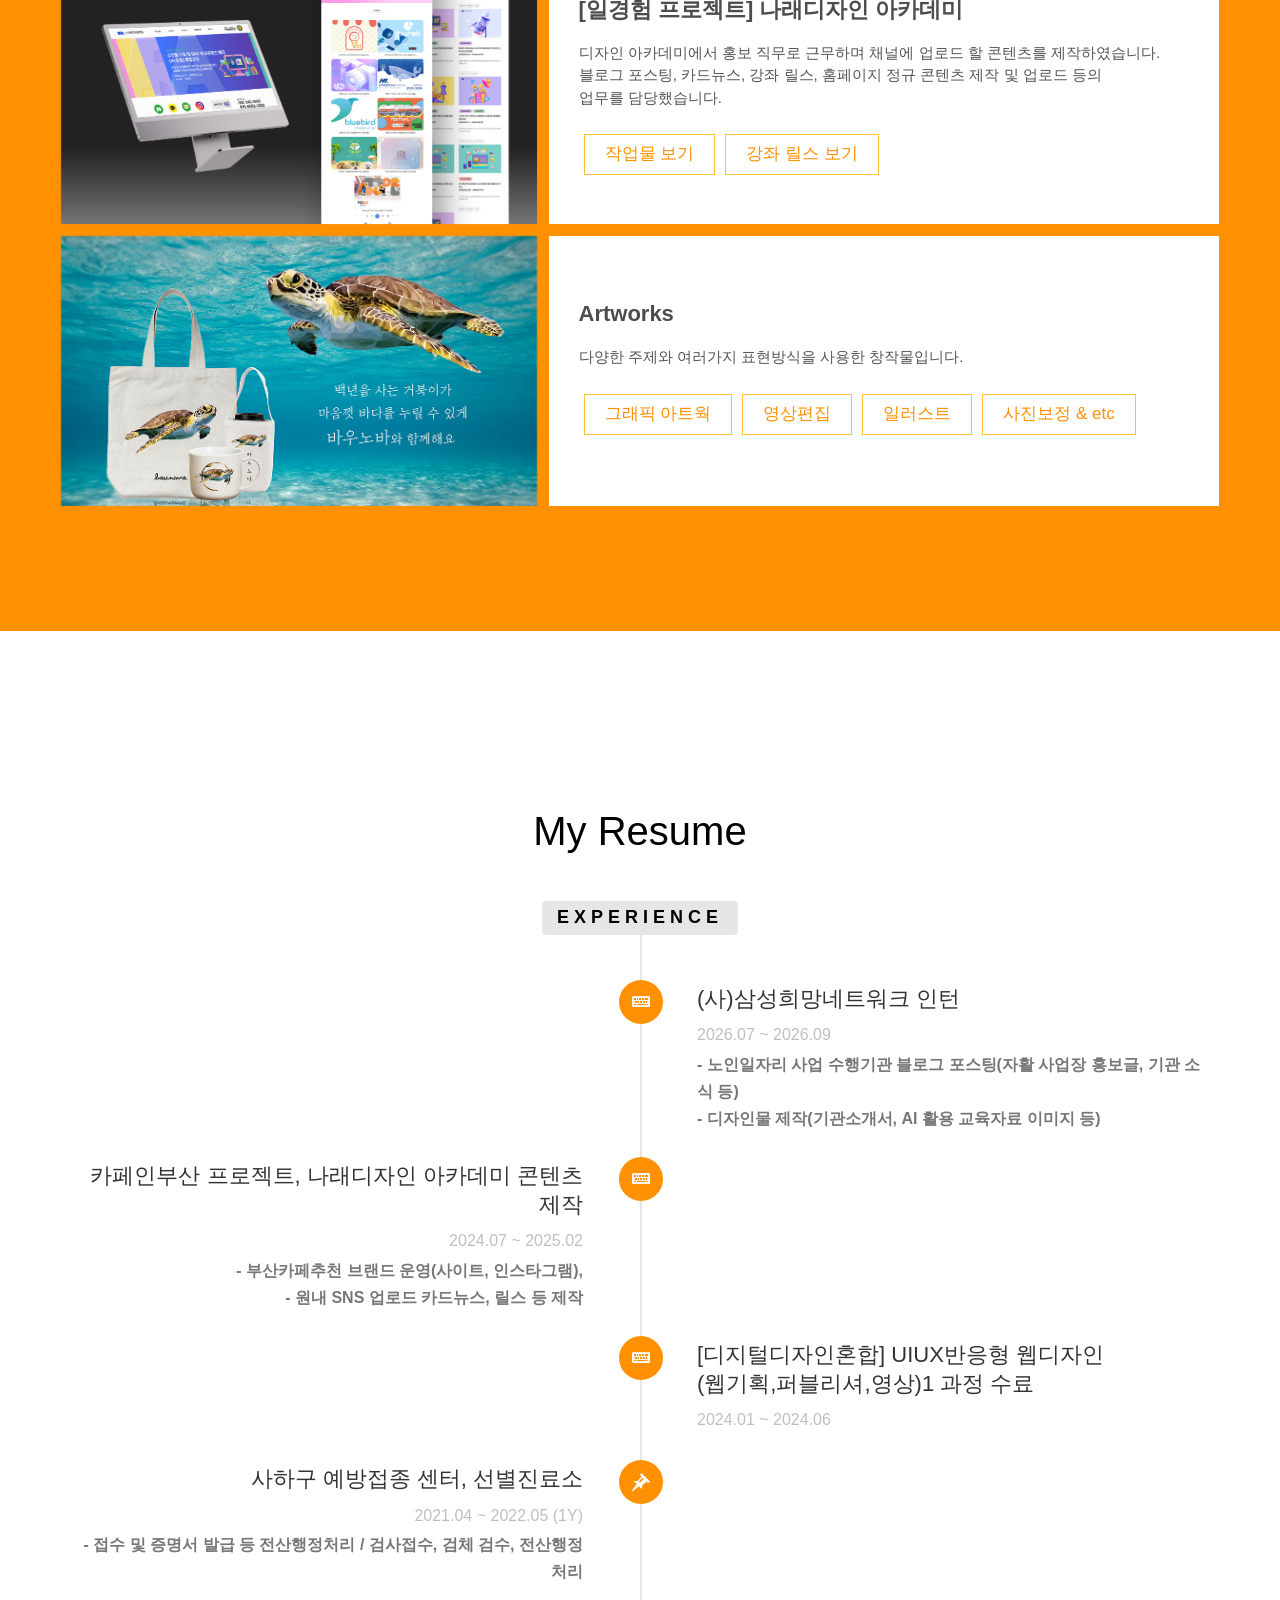
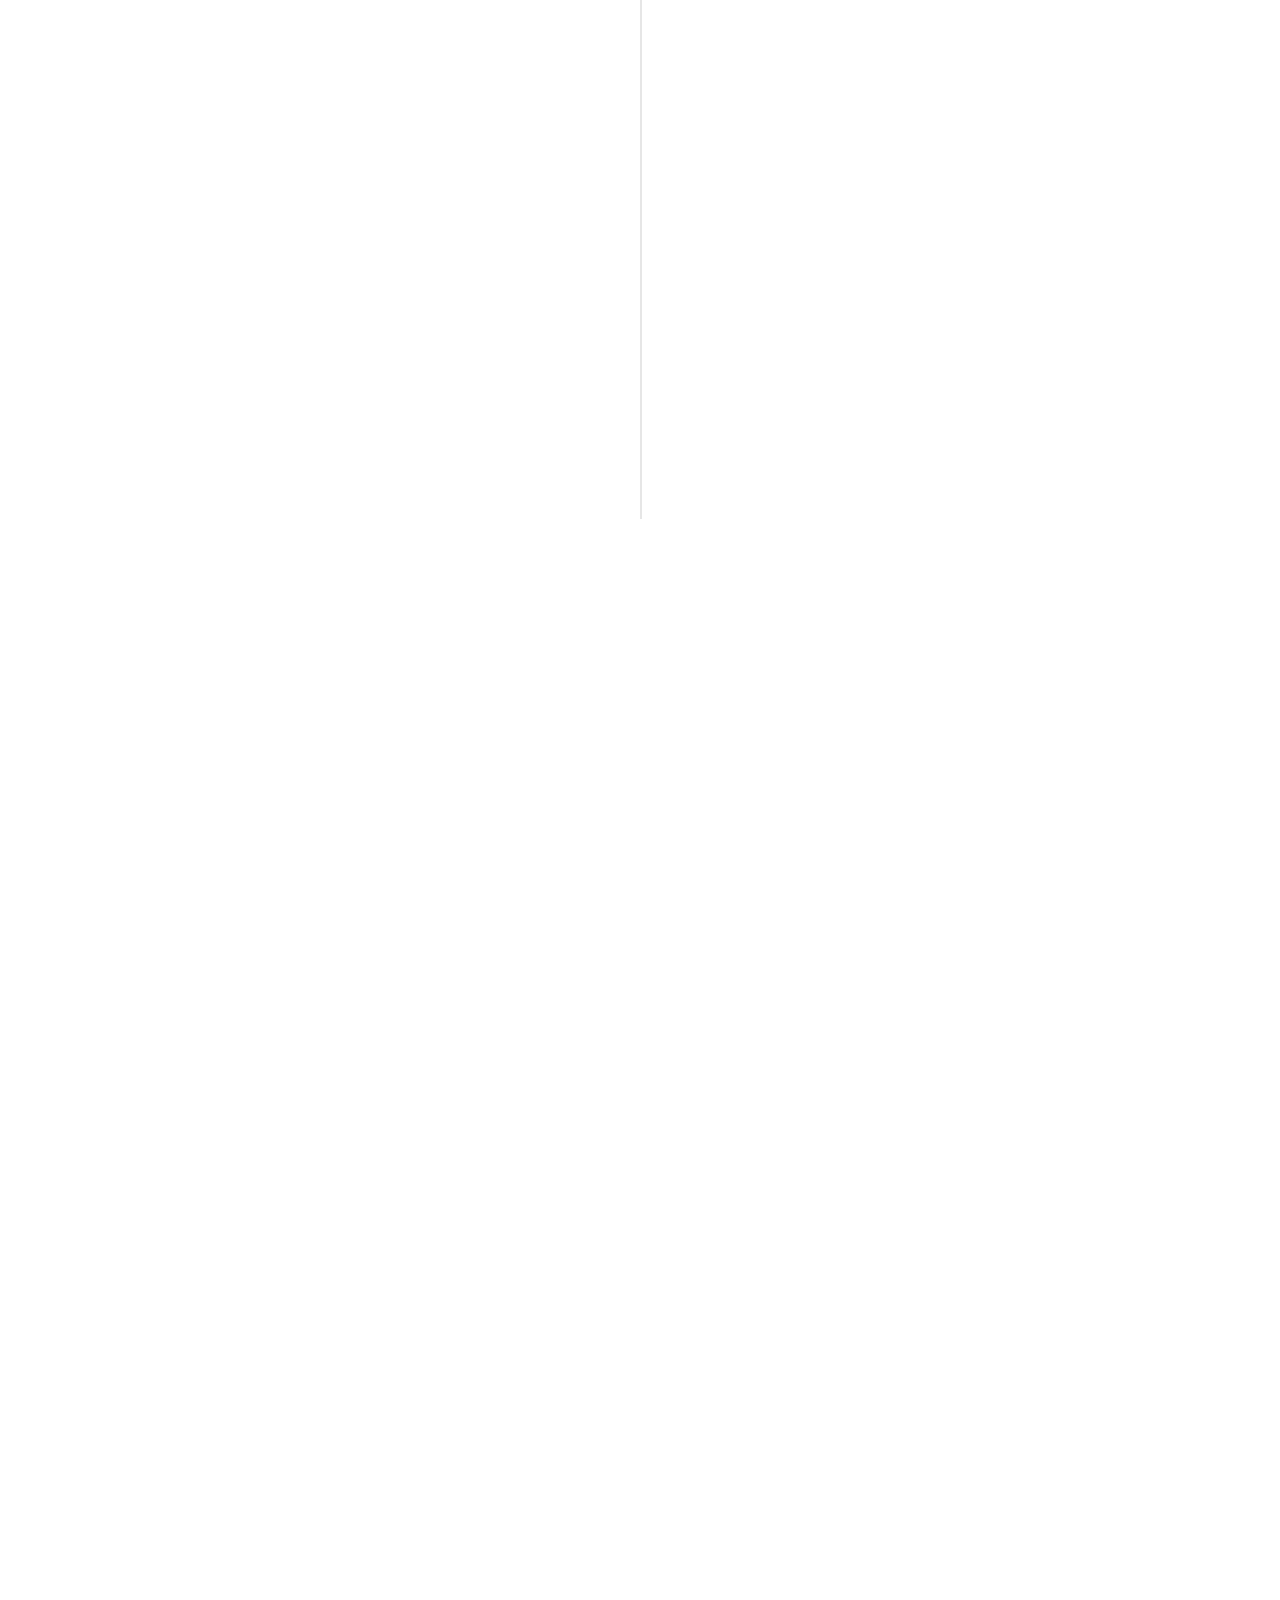
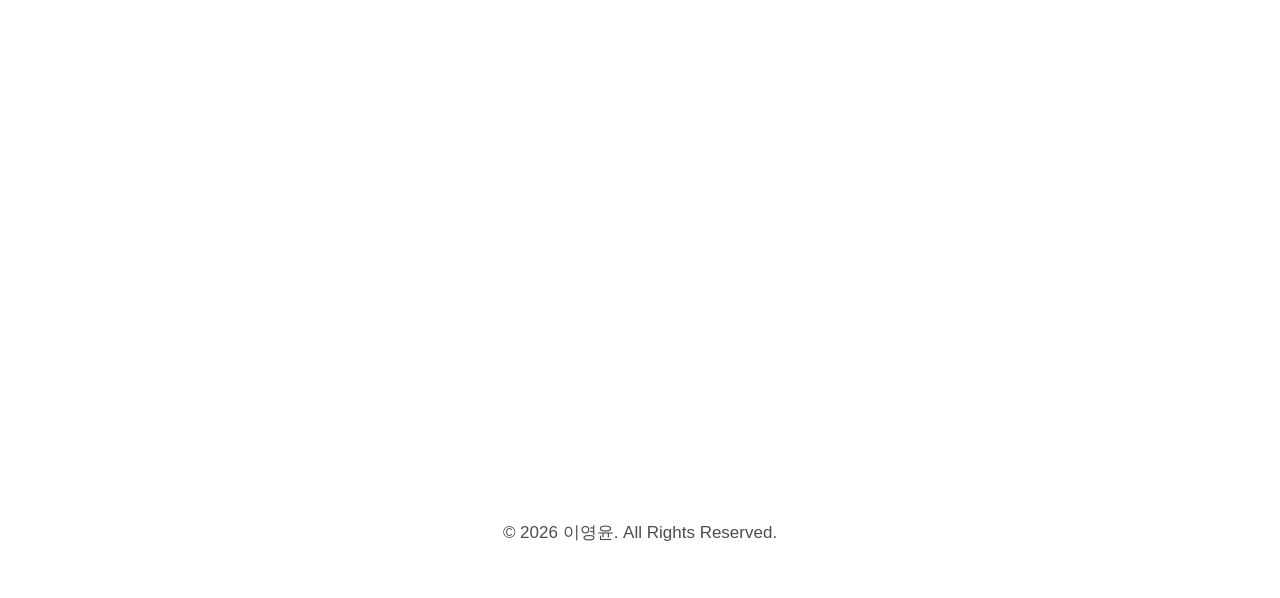
==== commit 790a699c: "Update index.html" ====
--- a/index.html
+++ b/index.html
@@ -435,7 +435,7 @@
                 // ▼ 글 데이터: 최신 글을 맨 위에. 항목 사이엔 쉼표, 마지막 항목 뒤엔 쉼표 없음
                 // c 카테고리 / t 제목 / d 날짜 / n 댓글 수 / e 이모지 썸네일 / img 썸네일 경로 / url 글 주소
                 var posts = [
-                    { c: "글쓰기", t: "목욕탕, 돈 내고 고립되기", d: "2026. 9. 23.", n: 0, e: "📓", img: "/images/blog_1.jfif", url: "https://blog.naver.com/wken4297/224395131651" },
+                    { c: "글쓰기", t: "목욕탕, 돈 내고 고립되기", d: "2026. 9. 23.", n: 0, e: "📓", img: "images/blog_1.jfif", url: "https://blog.naver.com/wken4297/224395131651" },
                     { c: "글쓰기", t: "운동을 하는 이유 💪", d: "2026. 8. 29.", n: 0, e: "🍋", img: "/images/blog_2.png", url: "https://blog.naver.com/wken4297/223336424653" },
                     { c: "도서리뷰", t: "[민음사 한국고전] 방랑 지식인의 자급자족 현실도피 콘텐츠 📔김시습의 <금오신화>", d: "2026. 8. 23.", n: 2, e: "🍜", img: "/images/blog_3.png", url: "https://blog.naver.com/wken4297/224387535024" },
                     { c: "도서리뷰", t: "나를 탐구하는 색다른 방법, <나의 작은 사주 책> 📔", d: "2026. 8. 18.", n: 0, e: "🧀", img: "/images/blog_4.jfif", url: "https://blog.naver.com/wken4297/224326034632" },
@@ -876,4 +876,4 @@
 </body>
 
 
-</html>+</html>
--- a/css/icomoon.css
+++ b/css/icomoon.css
@@ -0,0 +1,3135 @@
+@font-face {
+    font-family: 'icomoon';
+    src:    url('fonts/icomoon.eot?1oniuf');
+    src:    url('fonts/icomoon.eot?1oniuf#iefix') format('embedded-opentype'),
+        url('fonts/icomoon.ttf?1oniuf') format('truetype'),
+        url('fonts/icomoon.woff?1oniuf') format('woff'),
+        url('fonts/icomoon.svg?1oniuf#icomoon') format('svg');
+    font-weight: normal;
+    font-style: normal;
+}
+
+[class^="icon-"], [class*=" icon-"] {
+    /* use !important to prevent issues with browser extensions that change fonts */
+    font-family: 'icomoon' !important;
+    speak: none;
+    font-style: normal;
+    font-weight: normal;
+    font-variant: normal;
+    text-transform: none;
+    line-height: 1;
+
+    /* Better Font Rendering =========== */
+    -webkit-font-smoothing: antialiased;
+    -moz-osx-font-smoothing: grayscale;
+}
+
+.icon-mobile:before {
+    content: "\e000";
+}
+.icon-laptop:before {
+    content: "\e001";
+}
+.icon-desktop:before {
+    content: "\e002";
+}
+.icon-tablet:before {
+    content: "\e003";
+}
+.icon-phone:before {
+    content: "\e004";
+}
+.icon-document:before {
+    content: "\e005";
+}
+.icon-documents:before {
+    content: "\e006";
+}
+.icon-search:before {
+    content: "\e007";
+}
+.icon-clipboard:before {
+    content: "\e008";
+}
+.icon-newspaper:before {
+    content: "\e009";
+}
+.icon-notebook:before {
+    content: "\e00a";
+}
+.icon-book-open:before {
+    content: "\e00b";
+}
+.icon-browser:before {
+    content: "\e00c";
+}
+.icon-calendar:before {
+    content: "\e00d";
+}
+.icon-presentation:before {
+    content: "\e00e";
+}
+.icon-picture:before {
+    content: "\e00f";
+}
+.icon-pictures:before {
+    content: "\e010";
+}
+.icon-video:before {
+    content: "\e011";
+}
+.icon-camera:before {
+    content: "\e012";
+}
+.icon-printer:before {
+    content: "\e013";
+}
+.icon-toolbox:before {
+    content: "\e014";
+}
+.icon-briefcase:before {
+    content: "\e015";
+}
+.icon-wallet:before {
+    content: "\e016";
+}
+.icon-gift:before {
+    content: "\e017";
+}
+.icon-bargraph:before {
+    content: "\e018";
+}
+.icon-grid:before {
+    content: "\e019";
+}
+.icon-expand:before {
+    content: "\e01a";
+}
+.icon-focus:before {
+    content: "\e01b";
+}
+.icon-edit:before {
+    content: "\e01c";
+}
+.icon-adjustments:before {
+    content: "\e01d";
+}
+.icon-ribbon:before {
+    content: "\e01e";
+}
+.icon-hourglass:before {
+    content: "\e01f";
+}
+.icon-lock:before {
+    content: "\e020";
+}
+.icon-megaphone:before {
+    content: "\e021";
+}
+.icon-shield:before {
+    content: "\e022";
+}
+.icon-trophy:before {
+    content: "\e023";
+}
+.icon-flag:before {
+    content: "\e024";
+}
+.icon-map:before {
+    content: "\e025";
+}
+.icon-puzzle:before {
+    content: "\e026";
+}
+.icon-basket:before {
+    content: "\e027";
+}
+.icon-envelope:before {
+    content: "\e028";
+}
+.icon-streetsign:before {
+    content: "\e029";
+}
+.icon-telescope:before {
+    content: "\e02a";
+}
+.icon-gears:before {
+    content: "\e02b";
+}
+.icon-key:before {
+    content: "\e02c";
+}
+.icon-paperclip:before {
+    content: "\e02d";
+}
+.icon-attachment:before {
+    content: "\e02e";
+}
+.icon-pricetags:before {
+    content: "\e02f";
+}
+.icon-lightbulb:before {
+    content: "\e030";
+}
+.icon-layers:before {
+    content: "\e031";
+}
+.icon-pencil:before {
+    content: "\e032";
+}
+.icon-tools:before {
+    content: "\e033";
+}
+.icon-tools-2:before {
+    content: "\e034";
+}
+.icon-scissors:before {
+    content: "\e035";
+}
+.icon-paintbrush:before {
+    content: "\e036";
+}
+.icon-magnifying-glass:before {
+    content: "\e037";
+}
+.icon-circle-compass:before {
+    content: "\e038";
+}
+.icon-linegraph:before {
+    content: "\e039";
+}
+.icon-mic:before {
+    content: "\e03a";
+}
+.icon-strategy:before {
+    content: "\e03b";
+}
+.icon-beaker:before {
+    content: "\e03c";
+}
+.icon-caution:before {
+    content: "\e03d";
+}
+.icon-recycle:before {
+    content: "\e03e";
+}
+.icon-anchor:before {
+    content: "\e03f";
+}
+.icon-profile-male:before {
+    content: "\e040";
+}
+.icon-profile-female:before {
+    content: "\e041";
+}
+.icon-bike:before {
+    content: "\e042";
+}
+.icon-wine:before {
+    content: "\e043";
+}
+.icon-hotairballoon:before {
+    content: "\e044";
+}
+.icon-globe:before {
+    content: "\e045";
+}
+.icon-genius:before {
+    content: "\e046";
+}
+.icon-map-pin:before {
+    content: "\e047";
+}
+.icon-dial:before {
+    content: "\e048";
+}
+.icon-chat:before {
+    content: "\e049";
+}
+.icon-heart:before {
+    content: "\e04a";
+}
+.icon-cloud:before {
+    content: "\e04b";
+}
+.icon-upload:before {
+    content: "\e04c";
+}
+.icon-download:before {
+    content: "\e04d";
+}
+.icon-target:before {
+    content: "\e04e";
+}
+.icon-hazardous:before {
+    content: "\e04f";
+}
+.icon-piechart:before {
+    content: "\e050";
+}
+.icon-speedometer:before {
+    content: "\e051";
+}
+.icon-global:before {
+    content: "\e052";
+}
+.icon-compass:before {
+    content: "\e053";
+}
+.icon-lifesaver:before {
+    content: "\e054";
+}
+.icon-clock:before {
+    content: "\e055";
+}
+.icon-aperture:before {
+    content: "\e056";
+}
+.icon-quote:before {
+    content: "\e057";
+}
+.icon-scope:before {
+    content: "\e058";
+}
+.icon-alarmclock:before {
+    content: "\e059";
+}
+.icon-refresh:before {
+    content: "\e05a";
+}
+.icon-happy:before {
+    content: "\e05b";
+}
+.icon-sad:before {
+    content: "\e05c";
+}
+.icon-facebook:before {
+    content: "\e05d";
+}
+.icon-twitter:before {
+    content: "\e05e";
+}
+.icon-googleplus:before {
+    content: "\e05f";
+}
+.icon-rss:before {
+    content: "\e060";
+}
+.icon-tumblr:before {
+    content: "\e061";
+}
+.icon-linkedin:before {
+    content: "\e062";
+}
+.icon-dribbble:before {
+    content: "\e063";
+}
+.icon-box2:before {
+    content: "\ea82";
+}
+.icon-write:before {
+    content: "\ea83";
+}
+.icon-clock2:before {
+    content: "\ea84";
+}
+.icon-reply2:before {
+    content: "\ea85";
+}
+.icon-reply-all2:before {
+    content: "\ea86";
+}
+.icon-forward2:before {
+    content: "\ea87";
+}
+.icon-flag2:before {
+    content: "\ea88";
+}
+.icon-search2:before {
+    content: "\ea89";
+}
+.icon-trash2:before {
+    content: "\ea8a";
+}
+.icon-envelope2:before {
+    content: "\ea8b";
+}
+.icon-bubble:before {
+    content: "\ea8c";
+}
+.icon-bubbles:before {
+    content: "\ea8d";
+}
+.icon-user2:before {
+    content: "\ea8e";
+}
+.icon-users2:before {
+    content: "\ea8f";
+}
+.icon-cloud2:before {
+    content: "\ea90";
+}
+.icon-download2:before {
+    content: "\ea91";
+}
+.icon-upload2:before {
+    content: "\ea92";
+}
+.icon-rain:before {
+    content: "\ea93";
+}
+.icon-sun:before {
+    content: "\ea94";
+}
+.icon-moon2:before {
+    content: "\ea95";
+}
+.icon-bell2:before {
+    content: "\ea96";
+}
+.icon-folder2:before {
+    content: "\ea97";
+}
+.icon-pin2:before {
+    content: "\ea98";
+}
+.icon-sound2:before {
+    content: "\ea99";
+}
+.icon-microphone:before {
+    content: "\ea9a";
+}
+.icon-camera2:before {
+    content: "\ea9b";
+}
+.icon-image2:before {
+    content: "\ea9c";
+}
+.icon-cog2:before {
+    content: "\ea9d";
+}
+.icon-calendar2:before {
+    content: "\ea9e";
+}
+.icon-book2:before {
+    content: "\ea9f";
+}
+.icon-map-marker:before {
+    content: "\eaa0";
+}
+.icon-store:before {
+    content: "\eaa1";
+}
+.icon-support:before {
+    content: "\eaa2";
+}
+.icon-tag2:before {
+    content: "\eaa3";
+}
+.icon-heart2:before {
+    content: "\eaa4";
+}
+.icon-video-camera:before {
+    content: "\eaa5";
+}
+.icon-trophy2:before {
+    content: "\eaa6";
+}
+.icon-cart:before {
+    content: "\eaa7";
+}
+.icon-eye2:before {
+    content: "\eaa8";
+}
+.icon-cancel:before {
+    content: "\eaa9";
+}
+.icon-chart:before {
+    content: "\eaaa";
+}
+.icon-target2:before {
+    content: "\eaab";
+}
+.icon-printer2:before {
+    content: "\eaac";
+}
+.icon-location2:before {
+    content: "\eaad";
+}
+.icon-bookmark2:before {
+    content: "\eaae";
+}
+.icon-monitor:before {
+    content: "\eaaf";
+}
+.icon-cross2:before {
+    content: "\eab0";
+}
+.icon-plus2:before {
+    content: "\eab1";
+}
+.icon-left:before {
+    content: "\eab2";
+}
+.icon-up:before {
+    content: "\eab3";
+}
+.icon-browser2:before {
+    content: "\eab4";
+}
+.icon-windows:before {
+    content: "\eab5";
+}
+.icon-switch2:before {
+    content: "\eab6";
+}
+.icon-dashboard:before {
+    content: "\eab7";
+}
+.icon-play:before {
+    content: "\eab8";
+}
+.icon-fast-forward:before {
+    content: "\eab9";
+}
+.icon-next:before {
+    content: "\eaba";
+}
+.icon-refresh2:before {
+    content: "\eabb";
+}
+.icon-film:before {
+    content: "\eabc";
+}
+.icon-home2:before {
+    content: "\eabd";
+}
+.icon-add-to-list:before {
+    content: "\e901";
+}
+.icon-classic-computer:before {
+    content: "\e902";
+}
+.icon-controller-fast-backward:before {
+    content: "\e903";
+}
+.icon-creative-commons-attribution:before {
+    content: "\e904";
+}
+.icon-creative-commons-noderivs:before {
+    content: "\e905";
+}
+.icon-creative-commons-noncommercial-eu:before {
+    content: "\e906";
+}
+.icon-creative-commons-noncommercial-us:before {
+    content: "\e907";
+}
+.icon-creative-commons-public-domain:before {
+    content: "\e908";
+}
+.icon-creative-commons-remix:before {
+    content: "\e909";
+}
+.icon-creative-commons-share:before {
+    content: "\e90a";
+}
+.icon-creative-commons-sharealike:before {
+    content: "\e90b";
+}
+.icon-creative-commons:before {
+    content: "\e90c";
+}
+.icon-document-landscape:before {
+    content: "\e90d";
+}
+.icon-remove-user:before {
+    content: "\e90e";
+}
+.icon-warning:before {
+    content: "\e90f";
+}
+.icon-arrow-bold-down:before {
+    content: "\e910";
+}
+.icon-arrow-bold-left:before {
+    content: "\e911";
+}
+.icon-arrow-bold-right:before {
+    content: "\e912";
+}
+.icon-arrow-bold-up:before {
+    content: "\e913";
+}
+.icon-arrow-down:before {
+    content: "\e914";
+}
+.icon-arrow-left:before {
+    content: "\e915";
+}
+.icon-arrow-long-down:before {
+    content: "\e916";
+}
+.icon-arrow-long-left:before {
+    content: "\e917";
+}
+.icon-arrow-long-right:before {
+    content: "\e918";
+}
+.icon-arrow-long-up:before {
+    content: "\e919";
+}
+.icon-arrow-right:before {
+    content: "\e91a";
+}
+.icon-arrow-up:before {
+    content: "\e91b";
+}
+.icon-arrow-with-circle-down:before {
+    content: "\e91c";
+}
+.icon-arrow-with-circle-left:before {
+    content: "\e91d";
+}
+.icon-arrow-with-circle-right:before {
+    content: "\e91e";
+}
+.icon-arrow-with-circle-up:before {
+    content: "\e91f";
+}
+.icon-bookmark:before {
+    content: "\e920";
+}
+.icon-bookmarks:before {
+    content: "\e921";
+}
+.icon-chevron-down:before {
+    content: "\e922";
+}
+.icon-chevron-left:before {
+    content: "\e923";
+}
+.icon-chevron-right:before {
+    content: "\e924";
+}
+.icon-chevron-small-down:before {
+    content: "\e925";
+}
+.icon-chevron-small-left:before {
+    content: "\e926";
+}
+.icon-chevron-small-right:before {
+    content: "\e927";
+}
+.icon-chevron-small-up:before {
+    content: "\e928";
+}
+.icon-chevron-thin-down:before {
+    content: "\e929";
+}
+.icon-chevron-thin-left:before {
+    content: "\e92a";
+}
+.icon-chevron-thin-right:before {
+    content: "\e92b";
+}
+.icon-chevron-thin-up:before {
+    content: "\e92c";
+}
+.icon-chevron-up:before {
+    content: "\e92d";
+}
+.icon-chevron-with-circle-down:before {
+    content: "\e92e";
+}
+.icon-chevron-with-circle-left:before {
+    content: "\e92f";
+}
+.icon-chevron-with-circle-right:before {
+    content: "\e930";
+}
+.icon-chevron-with-circle-up:before {
+    content: "\e931";
+}
+.icon-cloud3:before {
+    content: "\e932";
+}
+.icon-controller-fast-forward:before {
+    content: "\e933";
+}
+.icon-controller-jump-to-start:before {
+    content: "\e934";
+}
+.icon-controller-next:before {
+    content: "\e935";
+}
+.icon-controller-paus:before {
+    content: "\e936";
+}
+.icon-controller-play:before {
+    content: "\e937";
+}
+.icon-controller-record:before {
+    content: "\e938";
+}
+.icon-controller-stop:before {
+    content: "\e939";
+}
+.icon-controller-volume:before {
+    content: "\e93a";
+}
+.icon-dot-single:before {
+    content: "\e93b";
+}
+.icon-dots-three-horizontal:before {
+    content: "\e93c";
+}
+.icon-dots-three-vertical:before {
+    content: "\e93d";
+}
+.icon-dots-two-horizontal:before {
+    content: "\e93e";
+}
+.icon-dots-two-vertical:before {
+    content: "\e93f";
+}
+.icon-download3:before {
+    content: "\e940";
+}
+.icon-emoji-flirt:before {
+    content: "\e941";
+}
+.icon-flow-branch:before {
+    content: "\e942";
+}
+.icon-flow-cascade:before {
+    content: "\e943";
+}
+.icon-flow-line:before {
+    content: "\e944";
+}
+.icon-flow-parallel:before {
+    content: "\e945";
+}
+.icon-flow-tree:before {
+    content: "\e946";
+}
+.icon-install:before {
+    content: "\e947";
+}
+.icon-layers2:before {
+    content: "\e948";
+}
+.icon-open-book:before {
+    content: "\e949";
+}
+.icon-resize-100:before {
+    content: "\e94a";
+}
+.icon-resize-full-screen:before {
+    content: "\e94b";
+}
+.icon-save:before {
+    content: "\e94c";
+}
+.icon-select-arrows:before {
+    content: "\e94d";
+}
+.icon-sound-mute:before {
+    content: "\e94e";
+}
+.icon-sound:before {
+    content: "\e94f";
+}
+.icon-trash:before {
+    content: "\e950";
+}
+.icon-triangle-down:before {
+    content: "\e951";
+}
+.icon-triangle-left:before {
+    content: "\e952";
+}
+.icon-triangle-right:before {
+    content: "\e953";
+}
+.icon-triangle-up:before {
+    content: "\e954";
+}
+.icon-uninstall:before {
+    content: "\e955";
+}
+.icon-upload-to-cloud:before {
+    content: "\e956";
+}
+.icon-upload3:before {
+    content: "\e957";
+}
+.icon-add-user:before {
+    content: "\e958";
+}
+.icon-address:before {
+    content: "\e959";
+}
+.icon-adjust:before {
+    content: "\e95a";
+}
+.icon-air:before {
+    content: "\e95b";
+}
+.icon-aircraft-landing:before {
+    content: "\e95c";
+}
+.icon-aircraft-take-off:before {
+    content: "\e95d";
+}
+.icon-aircraft:before {
+    content: "\e95e";
+}
+.icon-align-bottom:before {
+    content: "\e95f";
+}
+.icon-align-horizontal-middle:before {
+    content: "\e960";
+}
+.icon-align-left:before {
+    content: "\e961";
+}
+.icon-align-right:before {
+    content: "\e962";
+}
+.icon-align-top:before {
+    content: "\e963";
+}
+.icon-align-vertical-middle:before {
+    content: "\e964";
+}
+.icon-archive:before {
+    content: "\e965";
+}
+.icon-area-graph:before {
+    content: "\e966";
+}
+.icon-attachment2:before {
+    content: "\e967";
+}
+.icon-awareness-ribbon:before {
+    content: "\e968";
+}
+.icon-back-in-time:before {
+    content: "\e969";
+}
+.icon-back:before {
+    content: "\e96a";
+}
+.icon-bar-graph:before {
+    content: "\e96b";
+}
+.icon-battery:before {
+    content: "\e96c";
+}
+.icon-beamed-note:before {
+    content: "\e96d";
+}
+.icon-bell:before {
+    content: "\e96e";
+}
+.icon-blackboard:before {
+    content: "\e96f";
+}
+.icon-block:before {
+    content: "\e970";
+}
+.icon-book:before {
+    content: "\e971";
+}
+.icon-bowl:before {
+    content: "\e972";
+}
+.icon-box:before {
+    content: "\e973";
+}
+.icon-briefcase2:before {
+    content: "\e974";
+}
+.icon-browser3:before {
+    content: "\e975";
+}
+.icon-brush:before {
+    content: "\e976";
+}
+.icon-bucket:before {
+    content: "\e977";
+}
+.icon-cake:before {
+    content: "\e978";
+}
+.icon-calculator:before {
+    content: "\e979";
+}
+.icon-calendar3:before {
+    content: "\e97a";
+}
+.icon-camera3:before {
+    content: "\e97b";
+}
+.icon-ccw:before {
+    content: "\e97c";
+}
+.icon-chat2:before {
+    content: "\e97d";
+}
+.icon-check:before {
+    content: "\e97e";
+}
+.icon-circle-with-cross:before {
+    content: "\e97f";
+}
+.icon-circle-with-minus:before {
+    content: "\e980";
+}
+.icon-circle-with-plus:before {
+    content: "\e981";
+}
+.icon-circle:before {
+    content: "\e982";
+}
+.icon-circular-graph:before {
+    content: "\e983";
+}
+.icon-clapperboard:before {
+    content: "\e984";
+}
+.icon-clipboard2:before {
+    content: "\e985";
+}
+.icon-clock3:before {
+    content: "\e986";
+}
+.icon-code:before {
+    content: "\e987";
+}
+.icon-cog:before {
+    content: "\e988";
+}
+.icon-colours:before {
+    content: "\e989";
+}
+.icon-compass2:before {
+    content: "\e98a";
+}
+.icon-copy:before {
+    content: "\e98b";
+}
+.icon-credit-card:before {
+    content: "\e98c";
+}
+.icon-credit:before {
+    content: "\e98d";
+}
+.icon-cross:before {
+    content: "\e98e";
+}
+.icon-cup:before {
+    content: "\e98f";
+}
+.icon-cw:before {
+    content: "\e990";
+}
+.icon-cycle:before {
+    content: "\e991";
+}
+.icon-database:before {
+    content: "\e992";
+}
+.icon-dial-pad:before {
+    content: "\e993";
+}
+.icon-direction:before {
+    content: "\e994";
+}
+.icon-document2:before {
+    content: "\e995";
+}
+.icon-documents2:before {
+    content: "\e996";
+}
+.icon-drink:before {
+    content: "\e997";
+}
+.icon-drive:before {
+    content: "\e998";
+}
+.icon-drop:before {
+    content: "\e999";
+}
+.icon-edit2:before {
+    content: "\e99a";
+}
+.icon-email:before {
+    content: "\e99b";
+}
+.icon-emoji-happy:before {
+    content: "\e99c";
+}
+.icon-emoji-neutral:before {
+    content: "\e99d";
+}
+.icon-emoji-sad:before {
+    content: "\e99e";
+}
+.icon-erase:before {
+    content: "\e99f";
+}
+.icon-eraser:before {
+    content: "\e9a0";
+}
+.icon-export:before {
+    content: "\e9a1";
+}
+.icon-eye:before {
+    content: "\e9a2";
+}
+.icon-feather:before {
+    content: "\e9a3";
+}
+.icon-flag3:before {
+    content: "\e9a4";
+}
+.icon-flash:before {
+    content: "\e9a5";
+}
+.icon-flashlight:before {
+    content: "\e9a6";
+}
+.icon-flat-brush:before {
+    content: "\e9a7";
+}
+.icon-folder-images:before {
+    content: "\e9a8";
+}
+.icon-folder-music:before {
+    content: "\e9a9";
+}
+.icon-folder-video:before {
+    content: "\e9aa";
+}
+.icon-folder:before {
+    content: "\e9ab";
+}
+.icon-forward:before {
+    content: "\e9ac";
+}
+.icon-funnel:before {
+    content: "\e9ad";
+}
+.icon-game-controller:before {
+    content: "\e9ae";
+}
+.icon-gauge:before {
+    content: "\e9af";
+}
+.icon-globe2:before {
+    content: "\e9b0";
+}
+.icon-graduation-cap:before {
+    content: "\e9b1";
+}
+.icon-grid2:before {
+    content: "\e9b2";
+}
+.icon-hair-cross:before {
+    content: "\e9b3";
+}
+.icon-hand:before {
+    content: "\e9b4";
+}
+.icon-heart-outlined:before {
+    content: "\e9b5";
+}
+.icon-heart3:before {
+    content: "\e9b6";
+}
+.icon-help-with-circle:before {
+    content: "\e9b7";
+}
+.icon-help:before {
+    content: "\e9b8";
+}
+.icon-home:before {
+    content: "\e9b9";
+}
+.icon-hour-glass:before {
+    content: "\e9ba";
+}
+.icon-image-inverted:before {
+    content: "\e9bb";
+}
+.icon-image:before {
+    content: "\e9bc";
+}
+.icon-images:before {
+    content: "\e9bd";
+}
+.icon-inbox:before {
+    content: "\e9be";
+}
+.icon-infinity:before {
+    content: "\e9bf";
+}
+.icon-info-with-circle:before {
+    content: "\e9c0";
+}
+.icon-info:before {
+    content: "\e9c1";
+}
+.icon-key2:before {
+    content: "\e9c2";
+}
+.icon-keyboard:before {
+    content: "\e9c3";
+}
+.icon-lab-flask:before {
+    content: "\e9c4";
+}
+.icon-landline:before {
+    content: "\e9c5";
+}
+.icon-language:before {
+    content: "\e9c6";
+}
+.icon-laptop2:before {
+    content: "\e9c7";
+}
+.icon-leaf:before {
+    content: "\e9c8";
+}
+.icon-level-down:before {
+    content: "\e9c9";
+}
+.icon-level-up:before {
+    content: "\e9ca";
+}
+.icon-lifebuoy:before {
+    content: "\e9cb";
+}
+.icon-light-bulb:before {
+    content: "\e9cc";
+}
+.icon-light-down:before {
+    content: "\e9cd";
+}
+.icon-light-up:before {
+    content: "\e9ce";
+}
+.icon-line-graph:before {
+    content: "\e9cf";
+}
+.icon-link:before {
+    content: "\e9d0";
+}
+.icon-list:before {
+    content: "\e9d1";
+}
+.icon-location-pin:before {
+    content: "\e9d2";
+}
+.icon-location:before {
+    content: "\e9d3";
+}
+.icon-lock-open:before {
+    content: "\e9d4";
+}
+.icon-lock2:before {
+    content: "\e9d5";
+}
+.icon-log-out:before {
+    content: "\e9d6";
+}
+.icon-login:before {
+    content: "\e9d7";
+}
+.icon-loop:before {
+    content: "\e9d8";
+}
+.icon-magnet:before {
+    content: "\e9d9";
+}
+.icon-magnifying-glass2:before {
+    content: "\e9da";
+}
+.icon-mail:before {
+    content: "\e9db";
+}
+.icon-man:before {
+    content: "\e9dc";
+}
+.icon-map2:before {
+    content: "\e9dd";
+}
+.icon-mask:before {
+    content: "\e9de";
+}
+.icon-medal:before {
+    content: "\e9df";
+}
+.icon-megaphone2:before {
+    content: "\e9e0";
+}
+.icon-menu:before {
+    content: "\e9e1";
+}
+.icon-message:before {
+    content: "\e9e2";
+}
+.icon-mic2:before {
+    content: "\e9e3";
+}
+.icon-minus:before {
+    content: "\e9e4";
+}
+.icon-mobile2:before {
+    content: "\e9e5";
+}
+.icon-modern-mic:before {
+    content: "\e9e6";
+}
+.icon-moon:before {
+    content: "\e9e7";
+}
+.icon-mouse:before {
+    content: "\e9e8";
+}
+.icon-music:before {
+    content: "\e9e9";
+}
+.icon-network:before {
+    content: "\e9ea";
+}
+.icon-new-message:before {
+    content: "\e9eb";
+}
+.icon-new:before {
+    content: "\e9ec";
+}
+.icon-news:before {
+    content: "\e9ed";
+}
+.icon-note:before {
+    content: "\e9ee";
+}
+.icon-notification:before {
+    content: "\e9ef";
+}
+.icon-old-mobile:before {
+    content: "\e9f0";
+}
+.icon-old-phone:before {
+    content: "\e9f1";
+}
+.icon-palette:before {
+    content: "\e9f2";
+}
+.icon-paper-plane:before {
+    content: "\e9f3";
+}
+.icon-pencil2:before {
+    content: "\e9f4";
+}
+.icon-phone2:before {
+    content: "\e9f5";
+}
+.icon-pie-chart:before {
+    content: "\e9f6";
+}
+.icon-pin:before {
+    content: "\e9f7";
+}
+.icon-plus:before {
+    content: "\e9f8";
+}
+.icon-popup:before {
+    content: "\e9f9";
+}
+.icon-power-plug:before {
+    content: "\e9fa";
+}
+.icon-price-ribbon:before {
+    content: "\e9fb";
+}
+.icon-price-tag:before {
+    content: "\e9fc";
+}
+.icon-print:before {
+    content: "\e9fd";
+}
+.icon-progress-empty:before {
+    content: "\e9fe";
+}
+.icon-progress-full:before {
+    content: "\e9ff";
+}
+.icon-progress-one:before {
+    content: "\ea00";
+}
+.icon-progress-two:before {
+    content: "\ea01";
+}
+.icon-publish:before {
+    content: "\ea02";
+}
+.icon-quote2:before {
+    content: "\ea03";
+}
+.icon-radio:before {
+    content: "\ea04";
+}
+.icon-reply-all:before {
+    content: "\ea05";
+}
+.icon-reply:before {
+    content: "\ea06";
+}
+.icon-retweet:before {
+    content: "\ea07";
+}
+.icon-rocket:before {
+    content: "\ea08";
+}
+.icon-round-brush:before {
+    content: "\ea09";
+}
+.icon-rss2:before {
+    content: "\ea0a";
+}
+.icon-ruler:before {
+    content: "\ea0b";
+}
+.icon-scissors2:before {
+    content: "\ea0c";
+}
+.icon-share-alternitive:before {
+    content: "\ea0d";
+}
+.icon-share:before {
+    content: "\ea0e";
+}
+.icon-shareable:before {
+    content: "\ea0f";
+}
+.icon-shield2:before {
+    content: "\ea10";
+}
+.icon-shop:before {
+    content: "\ea11";
+}
+.icon-shopping-bag:before {
+    content: "\ea12";
+}
+.icon-shopping-basket:before {
+    content: "\ea13";
+}
+.icon-shopping-cart:before {
+    content: "\ea14";
+}
+.icon-shuffle:before {
+    content: "\ea15";
+}
+.icon-signal:before {
+    content: "\ea16";
+}
+.icon-sound-mix:before {
+    content: "\ea17";
+}
+.icon-sports-club:before {
+    content: "\ea18";
+}
+.icon-spreadsheet:before {
+    content: "\ea19";
+}
+.icon-squared-cross:before {
+    content: "\ea1a";
+}
+.icon-squared-minus:before {
+    content: "\ea1b";
+}
+.icon-squared-plus:before {
+    content: "\ea1c";
+}
+.icon-star-outlined:before {
+    content: "\ea1d";
+}
+.icon-star:before {
+    content: "\ea1e";
+}
+.icon-stopwatch:before {
+    content: "\ea1f";
+}
+.icon-suitcase:before {
+    content: "\ea20";
+}
+.icon-swap:before {
+    content: "\ea21";
+}
+.icon-sweden:before {
+    content: "\ea22";
+}
+.icon-switch:before {
+    content: "\ea23";
+}
+.icon-tablet2:before {
+    content: "\ea24";
+}
+.icon-tag:before {
+    content: "\ea25";
+}
+.icon-text-document-inverted:before {
+    content: "\ea26";
+}
+.icon-text-document:before {
+    content: "\ea27";
+}
+.icon-text:before {
+    content: "\ea28";
+}
+.icon-thermometer:before {
+    content: "\ea29";
+}
+.icon-thumbs-down:before {
+    content: "\ea2a";
+}
+.icon-thumbs-up:before {
+    content: "\ea2b";
+}
+.icon-thunder-cloud:before {
+    content: "\ea2c";
+}
+.icon-ticket:before {
+    content: "\ea2d";
+}
+.icon-time-slot:before {
+    content: "\ea2e";
+}
+.icon-tools2:before {
+    content: "\ea2f";
+}
+.icon-traffic-cone:before {
+    content: "\ea30";
+}
+.icon-tree:before {
+    content: "\ea31";
+}
+.icon-trophy3:before {
+    content: "\ea32";
+}
+.icon-tv:before {
+    content: "\ea33";
+}
+.icon-typing:before {
+    content: "\ea34";
+}
+.icon-unread:before {
+    content: "\ea35";
+}
+.icon-untag:before {
+    content: "\ea36";
+}
+.icon-user:before {
+    content: "\ea37";
+}
+.icon-users:before {
+    content: "\ea38";
+}
+.icon-v-card:before {
+    content: "\ea39";
+}
+.icon-video2:before {
+    content: "\ea3a";
+}
+.icon-vinyl:before {
+    content: "\ea3b";
+}
+.icon-voicemail:before {
+    content: "\ea3c";
+}
+.icon-wallet2:before {
+    content: "\ea3d";
+}
+.icon-water:before {
+    content: "\ea3e";
+}
+.icon-500px-with-circle:before {
+    content: "\ea3f";
+}
+.icon-500px:before {
+    content: "\ea40";
+}
+.icon-basecamp:before {
+    content: "\ea41";
+}
+.icon-behance:before {
+    content: "\ea42";
+}
+.icon-creative-cloud:before {
+    content: "\ea43";
+}
+.icon-dropbox:before {
+    content: "\ea44";
+}
+.icon-evernote:before {
+    content: "\ea45";
+}
+.icon-flattr:before {
+    content: "\ea46";
+}
+.icon-foursquare:before {
+    content: "\ea47";
+}
+.icon-google-drive:before {
+    content: "\ea48";
+}
+.icon-google-hangouts:before {
+    content: "\ea49";
+}
+.icon-grooveshark:before {
+    content: "\ea4a";
+}
+.icon-icloud:before {
+    content: "\ea4b";
+}
+.icon-mixi:before {
+    content: "\ea4c";
+}
+.icon-onedrive:before {
+    content: "\ea4d";
+}
+.icon-paypal:before {
+    content: "\ea4e";
+}
+.icon-picasa:before {
+    content: "\ea4f";
+}
+.icon-qq:before {
+    content: "\ea50";
+}
+.icon-rdio-with-circle:before {
+    content: "\ea51";
+}
+.icon-renren:before {
+    content: "\ea52";
+}
+.icon-scribd:before {
+    content: "\ea53";
+}
+.icon-sina-weibo:before {
+    content: "\ea54";
+}
+.icon-skype-with-circle:before {
+    content: "\ea55";
+}
+.icon-skype:before {
+    content: "\ea56";
+}
+.icon-slideshare:before {
+    content: "\ea57";
+}
+.icon-smashing:before {
+    content: "\ea58";
+}
+.icon-soundcloud:before {
+    content: "\ea59";
+}
+.icon-spotify-with-circle:before {
+    content: "\ea5a";
+}
+.icon-spotify:before {
+    content: "\ea5b";
+}
+.icon-swarm:before {
+    content: "\ea5c";
+}
+.icon-vine-with-circle:before {
+    content: "\ea5d";
+}
+.icon-vine:before {
+    content: "\ea5e";
+}
+.icon-vk-alternitive:before {
+    content: "\ea5f";
+}
+.icon-vk-with-circle:before {
+    content: "\ea60";
+}
+.icon-vk:before {
+    content: "\ea61";
+}
+.icon-xing-with-circle:before {
+    content: "\ea62";
+}
+.icon-xing:before {
+    content: "\ea63";
+}
+.icon-yelp:before {
+    content: "\ea64";
+}
+.icon-dribbble-with-circle:before {
+    content: "\ea65";
+}
+.icon-dribbble2:before {
+    content: "\ea66";
+}
+.icon-facebook-with-circle:before {
+    content: "\ea67";
+}
+.icon-facebook2:before {
+    content: "\ea68";
+}
+.icon-flickr-with-circle:before {
+    content: "\ea69";
+}
+.icon-flickr:before {
+    content: "\ea6a";
+}
+.icon-github-with-circle:before {
+    content: "\ea6b";
+}
+.icon-github:before {
+    content: "\ea6c";
+}
+.icon-google-with-circle:before {
+    content: "\ea6d";
+}
+.icon-google:before {
+    content: "\ea6e";
+}
+.icon-instagram-with-circle:before {
+    content: "\ea6f";
+}
+.icon-instagram:before {
+    content: "\ea70";
+}
+.icon-lastfm-with-circle:before {
+    content: "\ea71";
+}
+.icon-lastfm:before {
+    content: "\ea72";
+}
+.icon-linkedin-with-circle:before {
+    content: "\ea73";
+}
+.icon-linkedin2:before {
+    content: "\ea74";
+}
+.icon-pinterest-with-circle:before {
+    content: "\ea75";
+}
+.icon-pinterest:before {
+    content: "\ea76";
+}
+.icon-rdio:before {
+    content: "\ea77";
+}
+.icon-stumbleupon-with-circle:before {
+    content: "\ea78";
+}
+.icon-stumbleupon:before {
+    content: "\ea79";
+}
+.icon-tumblr-with-circle:before {
+    content: "\ea7a";
+}
+.icon-tumblr2:before {
+    content: "\ea7b";
+}
+.icon-twitter-with-circle:before {
+    content: "\ea7c";
+}
+.icon-twitter2:before {
+    content: "\ea7d";
+}
+.icon-vimeo-with-circle:before {
+    content: "\ea7e";
+}
+.icon-vimeo:before {
+    content: "\ea7f";
+}
+.icon-youtube-with-circle:before {
+    content: "\ea80";
+}
+.icon-youtube:before {
+    content: "\ea81";
+}
+.icon-home3:before {
+    content: "\eabe";
+}
+.icon-home22:before {
+    content: "\eabf";
+}
+.icon-home32:before {
+    content: "\eac0";
+}
+.icon-office:before {
+    content: "\eac1";
+}
+.icon-newspaper2:before {
+    content: "\eac2";
+}
+.icon-pencil3:before {
+    content: "\eac3";
+}
+.icon-pencil22:before {
+    content: "\eac4";
+}
+.icon-quill:before {
+    content: "\eac5";
+}
+.icon-pen:before {
+    content: "\eac6";
+}
+.icon-blog:before {
+    content: "\eac7";
+}
+.icon-eyedropper:before {
+    content: "\eac8";
+}
+.icon-droplet:before {
+    content: "\eac9";
+}
+.icon-paint-format:before {
+    content: "\eaca";
+}
+.icon-image3:before {
+    content: "\eacb";
+}
+.icon-images2:before {
+    content: "\eacc";
+}
+.icon-camera4:before {
+    content: "\eacd";
+}
+.icon-headphones:before {
+    content: "\eace";
+}
+.icon-music2:before {
+    content: "\eacf";
+}
+.icon-play2:before {
+    content: "\ead0";
+}
+.icon-film2:before {
+    content: "\ead1";
+}
+.icon-video-camera2:before {
+    content: "\ead2";
+}
+.icon-dice:before {
+    content: "\ead3";
+}
+.icon-pacman:before {
+    content: "\ead4";
+}
+.icon-spades:before {
+    content: "\ead5";
+}
+.icon-clubs:before {
+    content: "\ead6";
+}
+.icon-diamonds:before {
+    content: "\ead7";
+}
+.icon-bullhorn:before {
+    content: "\ead8";
+}
+.icon-connection:before {
+    content: "\ead9";
+}
+.icon-podcast:before {
+    content: "\eada";
+}
+.icon-feed:before {
+    content: "\eadb";
+}
+.icon-mic3:before {
+    content: "\eadc";
+}
+.icon-book3:before {
+    content: "\eadd";
+}
+.icon-books:before {
+    content: "\eade";
+}
+.icon-library:before {
+    content: "\eadf";
+}
+.icon-file-text:before {
+    content: "\eae0";
+}
+.icon-profile:before {
+    content: "\eae1";
+}
+.icon-file-empty:before {
+    content: "\eae2";
+}
+.icon-files-empty:before {
+    content: "\eae3";
+}
+.icon-file-text2:before {
+    content: "\eae4";
+}
+.icon-file-picture:before {
+    content: "\eae5";
+}
+.icon-file-music:before {
+    content: "\eae6";
+}
+.icon-file-play:before {
+    content: "\eae7";
+}
+.icon-file-video:before {
+    content: "\eae8";
+}
+.icon-file-zip:before {
+    content: "\eae9";
+}
+.icon-copy2:before {
+    content: "\eaea";
+}
+.icon-paste:before {
+    content: "\eaeb";
+}
+.icon-stack:before {
+    content: "\eaec";
+}
+.icon-folder3:before {
+    content: "\eaed";
+}
+.icon-folder-open:before {
+    content: "\eaee";
+}
+.icon-folder-plus:before {
+    content: "\eaef";
+}
+.icon-folder-minus:before {
+    content: "\eaf0";
+}
+.icon-folder-download:before {
+    content: "\eaf1";
+}
+.icon-folder-upload:before {
+    content: "\eaf2";
+}
+.icon-price-tag2:before {
+    content: "\eaf3";
+}
+.icon-price-tags:before {
+    content: "\eaf4";
+}
+.icon-barcode:before {
+    content: "\eaf5";
+}
+.icon-qrcode:before {
+    content: "\eaf6";
+}
+.icon-ticket2:before {
+    content: "\eaf7";
+}
+.icon-cart2:before {
+    content: "\eaf8";
+}
+.icon-coin-dollar:before {
+    content: "\eaf9";
+}
+.icon-coin-euro:before {
+    content: "\eafa";
+}
+.icon-coin-pound:before {
+    content: "\eafb";
+}
+.icon-coin-yen:before {
+    content: "\eafc";
+}
+.icon-credit-card2:before {
+    content: "\eafd";
+}
+.icon-calculator2:before {
+    content: "\eafe";
+}
+.icon-lifebuoy2:before {
+    content: "\eaff";
+}
+.icon-phone3:before {
+    content: "\eb00";
+}
+.icon-phone-hang-up:before {
+    content: "\eb01";
+}
+.icon-address-book:before {
+    content: "\eb02";
+}
+.icon-envelop:before {
+    content: "\eb03";
+}
+.icon-pushpin:before {
+    content: "\eb04";
+}
+.icon-location3:before {
+    content: "\eb05";
+}
+.icon-location22:before {
+    content: "\eb06";
+}
+.icon-compass3:before {
+    content: "\eb07";
+}
+.icon-compass22:before {
+    content: "\eb08";
+}
+.icon-map3:before {
+    content: "\eb09";
+}
+.icon-map22:before {
+    content: "\eb0a";
+}
+.icon-history:before {
+    content: "\eb0b";
+}
+.icon-clock4:before {
+    content: "\eb0c";
+}
+.icon-clock22:before {
+    content: "\eb0d";
+}
+.icon-alarm:before {
+    content: "\eb0e";
+}
+.icon-bell3:before {
+    content: "\eb0f";
+}
+.icon-stopwatch2:before {
+    content: "\eb10";
+}
+.icon-calendar4:before {
+    content: "\eb11";
+}
+.icon-printer3:before {
+    content: "\eb12";
+}
+.icon-keyboard2:before {
+    content: "\eb13";
+}
+.icon-display:before {
+    content: "\eb14";
+}
+.icon-laptop3:before {
+    content: "\eb15";
+}
+.icon-mobile3:before {
+    content: "\eb16";
+}
+.icon-mobile22:before {
+    content: "\eb17";
+}
+.icon-tablet3:before {
+    content: "\eb18";
+}
+.icon-tv2:before {
+    content: "\eb19";
+}
+.icon-drawer:before {
+    content: "\eb1a";
+}
+.icon-drawer2:before {
+    content: "\eb1b";
+}
+.icon-box-add:before {
+    content: "\eb1c";
+}
+.icon-box-remove:before {
+    content: "\eb1d";
+}
+.icon-download4:before {
+    content: "\eb1e";
+}
+.icon-upload4:before {
+    content: "\eb1f";
+}
+.icon-floppy-disk:before {
+    content: "\eb20";
+}
+.icon-drive2:before {
+    content: "\eb21";
+}
+.icon-database2:before {
+    content: "\eb22";
+}
+.icon-undo:before {
+    content: "\eb23";
+}
+.icon-redo:before {
+    content: "\eb24";
+}
+.icon-undo2:before {
+    content: "\eb25";
+}
+.icon-redo2:before {
+    content: "\eb26";
+}
+.icon-forward3:before {
+    content: "\eb27";
+}
+.icon-reply3:before {
+    content: "\eb28";
+}
+.icon-bubble2:before {
+    content: "\eb29";
+}
+.icon-bubbles2:before {
+    content: "\eb2a";
+}
+.icon-bubbles22:before {
+    content: "\eb2b";
+}
+.icon-bubble22:before {
+    content: "\eb2c";
+}
+.icon-bubbles3:before {
+    content: "\eb2d";
+}
+.icon-bubbles4:before {
+    content: "\eb2e";
+}
+.icon-user3:before {
+    content: "\eb2f";
+}
+.icon-users3:before {
+    content: "\eb30";
+}
+.icon-user-plus:before {
+    content: "\eb31";
+}
+.icon-user-minus:before {
+    content: "\eb32";
+}
+.icon-user-check:before {
+    content: "\eb33";
+}
+.icon-user-tie:before {
+    content: "\eb34";
+}
+.icon-quotes-left:before {
+    content: "\eb35";
+}
+.icon-quotes-right:before {
+    content: "\eb36";
+}
+.icon-hour-glass2:before {
+    content: "\eb37";
+}
+.icon-spinner:before {
+    content: "\eb38";
+}
+.icon-spinner2:before {
+    content: "\eb39";
+}
+.icon-spinner3:before {
+    content: "\eb3a";
+}
+.icon-spinner4:before {
+    content: "\eb3b";
+}
+.icon-spinner5:before {
+    content: "\eb3c";
+}
+.icon-spinner6:before {
+    content: "\eb3d";
+}
+.icon-spinner7:before {
+    content: "\eb3e";
+}
+.icon-spinner8:before {
+    content: "\eb3f";
+}
+.icon-spinner9:before {
+    content: "\eb40";
+}
+.icon-spinner10:before {
+    content: "\eb41";
+}
+.icon-spinner11:before {
+    content: "\eb42";
+}
+.icon-binoculars:before {
+    content: "\eb43";
+}
+.icon-search3:before {
+    content: "\eb44";
+}
+.icon-zoom-in:before {
+    content: "\eb45";
+}
+.icon-zoom-out:before {
+    content: "\eb46";
+}
+.icon-enlarge:before {
+    content: "\eb47";
+}
+.icon-shrink:before {
+    content: "\eb48";
+}
+.icon-enlarge2:before {
+    content: "\eb49";
+}
+.icon-shrink2:before {
+    content: "\eb4a";
+}
+.icon-key3:before {
+    content: "\eb4b";
+}
+.icon-key22:before {
+    content: "\eb4c";
+}
+.icon-lock3:before {
+    content: "\eb4d";
+}
+.icon-unlocked:before {
+    content: "\eb4e";
+}
+.icon-wrench:before {
+    content: "\eb4f";
+}
+.icon-equalizer:before {
+    content: "\eb50";
+}
+.icon-equalizer2:before {
+    content: "\eb51";
+}
+.icon-cog3:before {
+    content: "\eb52";
+}
+.icon-cogs:before {
+    content: "\eb53";
+}
+.icon-hammer:before {
+    content: "\eb54";
+}
+.icon-magic-wand:before {
+    content: "\eb55";
+}
+.icon-aid-kit:before {
+    content: "\eb56";
+}
+.icon-bug:before {
+    content: "\eb57";
+}
+.icon-pie-chart2:before {
+    content: "\eb58";
+}
+.icon-stats-dots:before {
+    content: "\eb59";
+}
+.icon-stats-bars:before {
+    content: "\eb5a";
+}
+.icon-stats-bars2:before {
+    content: "\eb5b";
+}
+.icon-trophy4:before {
+    content: "\eb5c";
+}
+.icon-gift2:before {
+    content: "\eb5d";
+}
+.icon-glass:before {
+    content: "\eb5e";
+}
+.icon-glass2:before {
+    content: "\eb5f";
+}
+.icon-mug:before {
+    content: "\eb60";
+}
+.icon-spoon-knife:before {
+    content: "\eb61";
+}
+.icon-leaf2:before {
+    content: "\eb62";
+}
+.icon-rocket2:before {
+    content: "\eb63";
+}
+.icon-meter:before {
+    content: "\eb64";
+}
+.icon-meter2:before {
+    content: "\eb65";
+}
+.icon-hammer2:before {
+    content: "\eb66";
+}
+.icon-fire:before {
+    content: "\eb67";
+}
+.icon-lab:before {
+    content: "\eb68";
+}
+.icon-magnet2:before {
+    content: "\eb69";
+}
+.icon-bin:before {
+    content: "\eb6a";
+}
+.icon-bin2:before {
+    content: "\eb6b";
+}
+.icon-briefcase3:before {
+    content: "\eb6c";
+}
+.icon-airplane:before {
+    content: "\eb6d";
+}
+.icon-truck:before {
+    content: "\eb6e";
+}
+.icon-road:before {
+    content: "\eb6f";
+}
+.icon-accessibility:before {
+    content: "\eb70";
+}
+.icon-target3:before {
+    content: "\eb71";
+}
+.icon-shield3:before {
+    content: "\eb72";
+}
+.icon-power:before {
+    content: "\eb73";
+}
+.icon-switch3:before {
+    content: "\eb74";
+}
+.icon-power-cord:before {
+    content: "\eb75";
+}
+.icon-clipboard3:before {
+    content: "\eb76";
+}
+.icon-list-numbered:before {
+    content: "\eb77";
+}
+.icon-list2:before {
+    content: "\eb78";
+}
+.icon-list22:before {
+    content: "\eb79";
+}
+.icon-tree2:before {
+    content: "\eb7a";
+}
+.icon-menu2:before {
+    content: "\eb7b";
+}
+.icon-menu22:before {
+    content: "\eb7c";
+}
+.icon-menu3:before {
+    content: "\eb7d";
+}
+.icon-menu4:before {
+    content: "\eb7e";
+}
+.icon-cloud4:before {
+    content: "\eb7f";
+}
+.icon-cloud-download:before {
+    content: "\eb80";
+}
+.icon-cloud-upload:before {
+    content: "\eb81";
+}
+.icon-cloud-check:before {
+    content: "\eb82";
+}
+.icon-download22:before {
+    content: "\eb83";
+}
+.icon-upload22:before {
+    content: "\eb84";
+}
+.icon-download32:before {
+    content: "\eb85";
+}
+.icon-upload32:before {
+    content: "\eb86";
+}
+.icon-sphere:before {
+    content: "\eb87";
+}
+.icon-earth:before {
+    content: "\eb88";
+}
+.icon-link2:before {
+    content: "\eb89";
+}
+.icon-flag4:before {
+    content: "\eb8a";
+}
+.icon-attachment3:before {
+    content: "\eb8b";
+}
+.icon-eye3:before {
+    content: "\eb8c";
+}
+.icon-eye-plus:before {
+    content: "\eb8d";
+}
+.icon-eye-minus:before {
+    content: "\eb8e";
+}
+.icon-eye-blocked:before {
+    content: "\eb8f";
+}
+.icon-bookmark3:before {
+    content: "\eb90";
+}
+.icon-bookmarks2:before {
+    content: "\eb91";
+}
+.icon-sun2:before {
+    content: "\eb92";
+}
+.icon-contrast:before {
+    content: "\eb93";
+}
+.icon-brightness-contrast:before {
+    content: "\eb94";
+}
+.icon-star-empty:before {
+    content: "\eb95";
+}
+.icon-star-half:before {
+    content: "\eb96";
+}
+.icon-star-full:before {
+    content: "\eb97";
+}
+.icon-heart4:before {
+    content: "\eb98";
+}
+.icon-heart-broken:before {
+    content: "\eb99";
+}
+.icon-man2:before {
+    content: "\eb9a";
+}
+.icon-woman:before {
+    content: "\eb9b";
+}
+.icon-man-woman:before {
+    content: "\eb9c";
+}
+.icon-happy2:before {
+    content: "\eb9d";
+}
+.icon-happy22:before {
+    content: "\eb9e";
+}
+.icon-smile:before {
+    content: "\eb9f";
+}
+.icon-smile2:before {
+    content: "\eba0";
+}
+.icon-tongue:before {
+    content: "\eba1";
+}
+.icon-tongue2:before {
+    content: "\eba2";
+}
+.icon-sad2:before {
+    content: "\eba3";
+}
+.icon-sad22:before {
+    content: "\eba4";
+}
+.icon-wink:before {
+    content: "\eba5";
+}
+.icon-wink2:before {
+    content: "\eba6";
+}
+.icon-grin:before {
+    content: "\eba7";
+}
+.icon-grin2:before {
+    content: "\eba8";
+}
+.icon-cool:before {
+    content: "\eba9";
+}
+.icon-cool2:before {
+    content: "\ebaa";
+}
+.icon-angry:before {
+    content: "\ebab";
+}
+.icon-angry2:before {
+    content: "\ebac";
+}
+.icon-evil:before {
+    content: "\ebad";
+}
+.icon-evil2:before {
+    content: "\ebae";
+}
+.icon-shocked:before {
+    content: "\ebaf";
+}
+.icon-shocked2:before {
+    content: "\ebb0";
+}
+.icon-baffled:before {
+    content: "\ebb1";
+}
+.icon-baffled2:before {
+    content: "\ebb2";
+}
+.icon-confused:before {
+    content: "\ebb3";
+}
+.icon-confused2:before {
+    content: "\ebb4";
+}
+.icon-neutral:before {
+    content: "\ebb5";
+}
+.icon-neutral2:before {
+    content: "\ebb6";
+}
+.icon-hipster:before {
+    content: "\ebb7";
+}
+.icon-hipster2:before {
+    content: "\ebb8";
+}
+.icon-wondering:before {
+    content: "\ebb9";
+}
+.icon-wondering2:before {
+    content: "\ebba";
+}
+.icon-sleepy:before {
+    content: "\ebbb";
+}
+.icon-sleepy2:before {
+    content: "\ebbc";
+}
+.icon-frustrated:before {
+    content: "\ebbd";
+}
+.icon-frustrated2:before {
+    content: "\ebbe";
+}
+.icon-crying:before {
+    content: "\ebbf";
+}
+.icon-crying2:before {
+    content: "\ebc0";
+}
+.icon-point-up:before {
+    content: "\ebc1";
+}
+.icon-point-right:before {
+    content: "\ebc2";
+}
+.icon-point-down:before {
+    content: "\ebc3";
+}
+.icon-point-left:before {
+    content: "\ebc4";
+}
+.icon-warning2:before {
+    content: "\ebc5";
+}
+.icon-notification2:before {
+    content: "\ebc6";
+}
+.icon-question:before {
+    content: "\ebc7";
+}
+.icon-plus3:before {
+    content: "\ebc8";
+}
+.icon-minus2:before {
+    content: "\ebc9";
+}
+.icon-info2:before {
+    content: "\ebca";
+}
+.icon-cancel-circle:before {
+    content: "\ebcb";
+}
+.icon-blocked:before {
+    content: "\ebcc";
+}
+.icon-cross3:before {
+    content: "\ebcd";
+}
+.icon-checkmark:before {
+    content: "\ebce";
+}
+.icon-checkmark2:before {
+    content: "\ebcf";
+}
+.icon-spell-check:before {
+    content: "\ebd0";
+}
+.icon-enter:before {
+    content: "\ebd1";
+}
+.icon-exit:before {
+    content: "\ebd2";
+}
+.icon-play22:before {
+    content: "\ebd3";
+}
+.icon-pause:before {
+    content: "\ebd4";
+}
+.icon-stop:before {
+    content: "\ebd5";
+}
+.icon-previous:before {
+    content: "\ebd6";
+}
+.icon-next2:before {
+    content: "\ebd7";
+}
+.icon-backward:before {
+    content: "\ebd8";
+}
+.icon-forward22:before {
+    content: "\ebd9";
+}
+.icon-play3:before {
+    content: "\ebda";
+}
+.icon-pause2:before {
+    content: "\ebdb";
+}
+.icon-stop2:before {
+    content: "\ebdc";
+}
+.icon-backward2:before {
+    content: "\ebdd";
+}
+.icon-forward32:before {
+    content: "\ebde";
+}
+.icon-first:before {
+    content: "\ebdf";
+}
+.icon-last:before {
+    content: "\ebe0";
+}
+.icon-previous2:before {
+    content: "\ebe1";
+}
+.icon-next22:before {
+    content: "\ebe2";
+}
+.icon-eject:before {
+    content: "\ebe3";
+}
+.icon-volume-high:before {
+    content: "\ebe4";
+}
+.icon-volume-medium:before {
+    content: "\ebe5";
+}
+.icon-volume-low:before {
+    content: "\ebe6";
+}
+.icon-volume-mute:before {
+    content: "\ebe7";
+}
+.icon-volume-mute2:before {
+    content: "\ebe8";
+}
+.icon-volume-increase:before {
+    content: "\ebe9";
+}
+.icon-volume-decrease:before {
+    content: "\ebea";
+}
+.icon-loop2:before {
+    content: "\ebeb";
+}
+.icon-loop22:before {
+    content: "\ebec";
+}
+.icon-infinite:before {
+    content: "\ebed";
+}
+.icon-shuffle2:before {
+    content: "\ebee";
+}
+.icon-arrow-up-left:before {
+    content: "\ebef";
+}
+.icon-arrow-up2:before {
+    content: "\ebf0";
+}
+.icon-arrow-up-right:before {
+    content: "\ebf1";
+}
+.icon-arrow-right2:before {
+    content: "\ebf2";
+}
+.icon-arrow-down-right:before {
+    content: "\ebf3";
+}
+.icon-arrow-down2:before {
+    content: "\ebf4";
+}
+.icon-arrow-down-left:before {
+    content: "\ebf5";
+}
+.icon-arrow-left2:before {
+    content: "\ebf6";
+}
+.icon-arrow-up-left2:before {
+    content: "\ebf7";
+}
+.icon-arrow-up22:before {
+    content: "\ebf8";
+}
+.icon-arrow-up-right2:before {
+    content: "\ebf9";
+}
+.icon-arrow-right22:before {
+    content: "\ebfa";
+}
+.icon-arrow-down-right2:before {
+    content: "\ebfb";
+}
+.icon-arrow-down22:before {
+    content: "\ebfc";
+}
+.icon-arrow-down-left2:before {
+    content: "\ebfd";
+}
+.icon-arrow-left22:before {
+    content: "\ebfe";
+}
+.icon-circle-up:before {
+    content: "\e900";
+}
+.icon-circle-right:before {
+    content: "\ebff";
+}
+.icon-circle-down:before {
+    content: "\ec00";
+}
+.icon-circle-left:before {
+    content: "\ec01";
+}
+.icon-tab:before {
+    content: "\ec02";
+}
+.icon-move-up:before {
+    content: "\ec03";
+}
+.icon-move-down:before {
+    content: "\ec04";
+}
+.icon-sort-alpha-asc:before {
+    content: "\ec05";
+}
+.icon-sort-alpha-desc:before {
+    content: "\ec06";
+}
+.icon-sort-numeric-asc:before {
+    content: "\ec07";
+}
+.icon-sort-numberic-desc:before {
+    content: "\ec08";
+}
+.icon-sort-amount-asc:before {
+    content: "\ec09";
+}
+.icon-sort-amount-desc:before {
+    content: "\ec0a";
+}
+.icon-command:before {
+    content: "\ec0b";
+}
+.icon-shift:before {
+    content: "\ec0c";
+}
+.icon-ctrl:before {
+    content: "\ec0d";
+}
+.icon-opt:before {
+    content: "\ec0e";
+}
+.icon-checkbox-checked:before {
+    content: "\ec0f";
+}
+.icon-checkbox-unchecked:before {
+    content: "\ec10";
+}
+.icon-radio-checked:before {
+    content: "\ec11";
+}
+.icon-radio-checked2:before {
+    content: "\ec12";
+}
+.icon-radio-unchecked:before {
+    content: "\ec13";
+}
+.icon-crop:before {
+    content: "\ec14";
+}
+.icon-make-group:before {
+    content: "\ec15";
+}
+.icon-ungroup:before {
+    content: "\ec16";
+}
+.icon-scissors3:before {
+    content: "\ec17";
+}
+.icon-filter:before {
+    content: "\ec18";
+}
+.icon-font:before {
+    content: "\ec19";
+}
+.icon-ligature:before {
+    content: "\ec1a";
+}
+.icon-ligature2:before {
+    content: "\ec1b";
+}
+.icon-text-height:before {
+    content: "\ec1c";
+}
+.icon-text-width:before {
+    content: "\ec1d";
+}
+.icon-font-size:before {
+    content: "\ec1e";
+}
+.icon-bold:before {
+    content: "\ec1f";
+}
+.icon-underline:before {
+    content: "\ec20";
+}
+.icon-italic:before {
+    content: "\ec21";
+}
+.icon-strikethrough:before {
+    content: "\ec22";
+}
+.icon-omega:before {
+    content: "\ec23";
+}
+.icon-sigma:before {
+    content: "\ec24";
+}
+.icon-page-break:before {
+    content: "\ec25";
+}
+.icon-superscript:before {
+    content: "\ec26";
+}
+.icon-subscript:before {
+    content: "\ec27";
+}
+.icon-superscript2:before {
+    content: "\ec28";
+}
+.icon-subscript2:before {
+    content: "\ec29";
+}
+.icon-text-color:before {
+    content: "\ec2a";
+}
+.icon-pagebreak:before {
+    content: "\ec2b";
+}
+.icon-clear-formatting:before {
+    content: "\ec2c";
+}
+.icon-table:before {
+    content: "\ec2d";
+}
+.icon-table2:before {
+    content: "\ec2e";
+}
+.icon-insert-template:before {
+    content: "\ec2f";
+}
+.icon-pilcrow:before {
+    content: "\ec30";
+}
+.icon-ltr:before {
+    content: "\ec31";
+}
+.icon-rtl:before {
+    content: "\ec32";
+}
+.icon-section:before {
+    content: "\ec33";
+}
+.icon-paragraph-left:before {
+    content: "\ec34";
+}
+.icon-paragraph-center:before {
+    content: "\ec35";
+}
+.icon-paragraph-right:before {
+    content: "\ec36";
+}
+.icon-paragraph-justify:before {
+    content: "\ec37";
+}
+.icon-indent-increase:before {
+    content: "\ec38";
+}
+.icon-indent-decrease:before {
+    content: "\ec39";
+}
+.icon-share2:before {
+    content: "\ec3a";
+}
+.icon-new-tab:before {
+    content: "\ec3b";
+}
+.icon-embed:before {
+    content: "\ec3c";
+}
+.icon-embed2:before {
+    content: "\ec3d";
+}
+.icon-terminal:before {
+    content: "\ec3e";
+}
+.icon-share22:before {
+    content: "\ec3f";
+}
+.icon-mail2:before {
+    content: "\ec40";
+}
+.icon-mail22:before {
+    content: "\ec41";
+}
+.icon-mail3:before {
+    content: "\ec42";
+}
+.icon-mail4:before {
+    content: "\ec43";
+}
+.icon-amazon:before {
+    content: "\ec44";
+}
+.icon-google2:before {
+    content: "\ec45";
+}
+.icon-google22:before {
+    content: "\ec46";
+}
+.icon-google3:before {
+    content: "\ec47";
+}
+.icon-google-plus:before {
+    content: "\ec48";
+}
+.icon-google-plus2:before {
+    content: "\ec49";
+}
+.icon-google-plus3:before {
+    content: "\ec4a";
+}
+.icon-hangouts:before {
+    content: "\ec4b";
+}
+.icon-google-drive2:before {
+    content: "\ec4c";
+}
+.icon-facebook3:before {
+    content: "\ec4d";
+}
+.icon-facebook22:before {
+    content: "\ec4e";
+}
+.icon-instagram2:before {
+    content: "\ec4f";
+}
+.icon-whatsapp:before {
+    content: "\ec50";
+}
+.icon-spotify2:before {
+    content: "\ec51";
+}
+.icon-telegram:before {
+    content: "\ec52";
+}
+.icon-twitter3:before {
+    content: "\ec53";
+}
+.icon-vine2:before {
+    content: "\ec54";
+}
+.icon-vk2:before {
+    content: "\ec55";
+}
+.icon-renren2:before {
+    content: "\ec56";
+}
+.icon-sina-weibo2:before {
+    content: "\ec57";
+}
+.icon-rss3:before {
+    content: "\ec58";
+}
+.icon-rss22:before {
+    content: "\ec59";
+}
+.icon-youtube2:before {
+    content: "\ec5a";
+}
+.icon-youtube22:before {
+    content: "\ec5b";
+}
+.icon-twitch:before {
+    content: "\ec5c";
+}
+.icon-vimeo2:before {
+    content: "\ec5d";
+}
+.icon-vimeo22:before {
+    content: "\ec5e";
+}
+.icon-lanyrd:before {
+    content: "\ec5f";
+}
+.icon-flickr2:before {
+    content: "\ec60";
+}
+.icon-flickr22:before {
+    content: "\ec61";
+}
+.icon-flickr3:before {
+    content: "\ec62";
+}
+.icon-flickr4:before {
+    content: "\ec63";
+}
+.icon-dribbble3:before {
+    content: "\ec64";
+}
+.icon-behance2:before {
+    content: "\ec65";
+}
+.icon-behance22:before {
+    content: "\ec66";
+}
+.icon-deviantart:before {
+    content: "\ec67";
+}
+.icon-500px2:before {
+    content: "\ec68";
+}
+.icon-steam:before {
+    content: "\ec69";
+}
+.icon-steam2:before {
+    content: "\ec6a";
+}
+.icon-dropbox2:before {
+    content: "\ec6b";
+}
+.icon-onedrive2:before {
+    content: "\ec6c";
+}
+.icon-github2:before {
+    content: "\ec6d";
+}
+.icon-npm:before {
+    content: "\ec6e";
+}
+.icon-basecamp2:before {
+    content: "\ec6f";
+}
+.icon-trello:before {
+    content: "\ec70";
+}
+.icon-wordpress:before {
+    content: "\ec71";
+}
+.icon-joomla:before {
+    content: "\ec72";
+}
+.icon-ello:before {
+    content: "\ec73";
+}
+.icon-blogger:before {
+    content: "\ec74";
+}
+.icon-blogger2:before {
+    content: "\ec75";
+}
+.icon-tumblr3:before {
+    content: "\ec76";
+}
+.icon-tumblr22:before {
+    content: "\ec77";
+}
+.icon-yahoo:before {
+    content: "\ec78";
+}
+.icon-yahoo2:before {
+    content: "\ec79";
+}
+.icon-tux:before {
+    content: "\ec7a";
+}
+.icon-appleinc:before {
+    content: "\ec7b";
+}
+.icon-finder:before {
+    content: "\ec7c";
+}
+.icon-android:before {
+    content: "\ec7d";
+}
+.icon-windows2:before {
+    content: "\ec7e";
+}
+.icon-windows8:before {
+    content: "\ec7f";
+}
+.icon-soundcloud2:before {
+    content: "\ec80";
+}
+.icon-soundcloud22:before {
+    content: "\ec81";
+}
+.icon-skype2:before {
+    content: "\ec82";
+}
+.icon-reddit:before {
+    content: "\ec83";
+}
+.icon-hackernews:before {
+    content: "\ec84";
+}
+.icon-wikipedia:before {
+    content: "\ec85";
+}
+.icon-linkedin3:before {
+    content: "\ec86";
+}
+.icon-linkedin22:before {
+    content: "\ec87";
+}
+.icon-lastfm2:before {
+    content: "\ec88";
+}
+.icon-lastfm22:before {
+    content: "\ec89";
+}
+.icon-delicious:before {
+    content: "\ec8a";
+}
+.icon-stumbleupon2:before {
+    content: "\ec8b";
+}
+.icon-stumbleupon22:before {
+    content: "\ec8c";
+}
+.icon-stackoverflow:before {
+    content: "\ec8d";
+}
+.icon-pinterest2:before {
+    content: "\ec8e";
+}
+.icon-pinterest22:before {
+    content: "\ec8f";
+}
+.icon-xing2:before {
+    content: "\ec90";
+}
+.icon-xing22:before {
+    content: "\ec91";
+}
+.icon-flattr2:before {
+    content: "\ec92";
+}
+.icon-foursquare2:before {
+    content: "\ec93";
+}
+.icon-yelp2:before {
+    content: "\ec94";
+}
+.icon-paypal2:before {
+    content: "\ec95";
+}
+.icon-chrome:before {
+    content: "\ec96";
+}
+.icon-firefox:before {
+    content: "\ec97";
+}
+.icon-IE:before {
+    content: "\ec98";
+}
+.icon-edge:before {
+    content: "\ec99";
+}
+.icon-safari:before {
+    content: "\ec9a";
+}
+.icon-opera:before {
+    content: "\ec9b";
+}
+.icon-file-pdf:before {
+    content: "\ec9c";
+}
+.icon-file-openoffice:before {
+    content: "\ec9d";
+}
+.icon-file-word:before {
+    content: "\ec9e";
+}
+.icon-file-excel:before {
+    content: "\ec9f";
+}
+.icon-libreoffice:before {
+    content: "\eca0";
+}
+.icon-html-five:before {
+    content: "\eca1";
+}
+.icon-html-five2:before {
+    content: "\eca2";
+}
+.icon-css3:before {
+    content: "\eca3";
+}
+.icon-git:before {
+    content: "\eca4";
+}
+.icon-codepen:before {
+    content: "\eca5";
+}
+.icon-svg:before {
+    content: "\eca6";
+}
+.icon-IcoMoon:before {
+    content: "\eca7";
+}
+
--- a/css/style.css
+++ b/css/style.css
@@ -0,0 +1,2117 @@
+@font-face {
+  font-family: 'icomoon';
+  src: url("../fonts/icomoon/icomoon.eot?srf3rx");
+  src: url("../fonts/icomoon/icomoon.eot?srf3rx#iefix") format("embedded-opentype"), url("../fonts/icomoon/icomoon.ttf?srf3rx") format("truetype"), url("../fonts/icomoon/icomoon.woff?srf3rx") format("woff"), url("../fonts/icomoon/icomoon.svg?srf3rx#icomoon") format("svg");
+  font-weight: normal;
+  font-style: normal;
+}
+
+/* =======================================================
+*
+* 	Template Style 
+*
+* ======================================================= */
+
+
+/* 
+메인 영문 폰트 
+font-family: "p22-pooper-black-pro", sans-serif;
+font-weight: 400;
+font-style: normal; */
+
+
+body {
+  font-family: 'SUIT', sans-serif;
+  font-weight: 500;
+  font-size: 17px;
+  line-height: 1.7;
+  color: #4d4d4d;
+  background: #fff;
+}
+
+
+
+#page {
+  position: relative;
+  overflow-x: hidden;
+  width: 100%;
+  height: 100%;
+  -webkit-transition: 0.5s;
+  -o-transition: 0.5s;
+  transition: 0.5s;
+}
+
+.offcanvas #page {
+  overflow: hidden;
+  position: absolute;
+}
+
+.offcanvas #page:after {
+  -webkit-transition: 2s;
+  -o-transition: 2s;
+  transition: 2s;
+  position: absolute;
+  top: 0;
+  right: 0;
+  bottom: 0;
+  left: 0;
+  z-index: 101;
+  background: rgba(0, 0, 0, 0.7);
+  content: "";
+}
+
+a {
+  color: #FF9000;
+  -webkit-transition: 0.5s;
+  -o-transition: 0.5s;
+  transition: 0.5s;
+}
+
+a:hover,
+a:active,
+a:focus {
+  color: #FF9000;
+  outline: none;
+  text-decoration: none;
+}
+
+p {
+  margin-bottom: 30px;
+}
+
+h1,
+h2,
+h3,
+h4,
+h5,
+h6,
+figure {
+  color: #000;
+  font-family: 'SUIT', sans-serif;
+  font-weight: 400;
+  margin: 0 0 20px 0;
+}
+
+
+
+#fh5co-header,
+.fh5co-cover {
+  background-color: transparent;
+  background-size: cover;
+  background-attachment: fixed;
+  position: relative;
+  height: 600px;
+  width: 100%;
+}
+
+#fh5co-header .overlay,
+.fh5co-cover .overlay {
+  position: absolute;
+  top: 0;
+  bottom: 0;
+  left: 0;
+  right: 0;
+  background: rgba(255, 144, 0, 0.9);
+}
+
+
+
+#fh5co-header .display-t,
+.fh5co-cover .display-t {
+  width: 100%;
+  display: table;
+}
+
+#fh5co-header .display-tc,
+.fh5co-cover .display-tc {
+  display: table-cell;
+  vertical-align: middle;
+  height: 600px;
+}
+
+#fh5co-header .display-tc h1,
+#fh5co-header .display-tc h2,
+#fh5co-header .display-tc h3,
+.fh5co-cover .display-tc h1,
+.fh5co-cover .display-tc h2,
+.fh5co-cover .display-tc h3 {
+  margin: 0;
+  padding: 0;
+  color: white;
+}
+
+
+/* 메인 이름 영문 폰트 */
+
+#fh5co-header .display-tc h1,
+.fh5co-cover .display-tc h1 {
+  font-family: "p22-pooper-black-pro", sans-serif;
+  margin-bottom: 30px;
+  font-size: 55px;
+  line-height: 1.3;
+  font-weight: 300;
+  -webkit-transform: rotate(-5deg);
+  -moz-transform: rotate(-5deg);
+  -ms-transform: rotate(-5deg);
+  -o-transform: rotate(-5deg);
+  transform: rotate(-5deg);
+}
+
+#fh5co-header .display-tc h1 span,
+.fh5co-cover .display-tc h1 span {
+  padding: 4px 15px;
+  position: relative;
+}
+
+#fh5co-header .display-tc h1 span:before,
+.fh5co-cover .display-tc h1 span:before {
+  position: absolute;
+  top: 30px;
+  left: 0;
+  width: 30px;
+  height: 4px;
+  content: '';
+  background: #fff;
+  margin-left: -30px;
+}
+
+
+/* 이름 옆 대쉬 */
+
+#fh5co-header .display-tc h1 span:after,
+.fh5co-cover .display-tc h1 span:after {
+  position: absolute;
+  top: 30px;
+  right: 0;
+  width: 30px;
+  height: 4px;
+  content: '';
+  background: #fff;
+  margin-right: -30px;
+}
+
+@media screen and (max-width: 768px) {
+  /* 메인 이름 영문 폰트 */
+
+  #fh5co-header .display-tc h1,
+  .fh5co-cover .display-tc h1 {
+    font-size: 50px;
+  }
+
+  #fh5co-header .display-tc h1 span:before,
+  .fh5co-cover .display-tc h1 span:before {
+    top: 28px;
+    width: 20px;
+    height: 3px;
+    margin-left: -15px;
+  }
+
+  #fh5co-header .display-tc h1 span:after,
+  .fh5co-cover .display-tc h1 span:after {
+    top: 28px;
+    width: 20px;
+    height: 3px;
+    margin-right: -15px;
+  }
+}
+
+#fh5co-header .display-tc h2,
+.fh5co-cover .display-tc h2 {
+  font-size: 20px;
+  line-height: 1.5;
+  margin-bottom: 30px;
+}
+
+#fh5co-header .display-tc h3,
+.fh5co-cover .display-tc h3 {
+  font-size: 16px;
+}
+
+@media screen and (max-width: 768px) {
+
+  #fh5co-header .display-tc h3,
+  .fh5co-cover .display-tc h3 {
+    font-size: 14px;
+  }
+}
+
+#fh5co-header .display-tc .profile-thumb,
+.fh5co-cover .display-tc .profile-thumb {
+  background-size: cover !important;
+  background-position: center center;
+  background-repeat: no-repeat;
+  position: relative;
+  height: 200px;
+  width: 200px;
+  margin: 0 auto;
+  margin-bottom: 30px;
+  -webkit-border-radius: 50%;
+  -moz-border-radius: 50%;
+  -ms-border-radius: 50%;
+  border-radius: 50%;
+}
+
+#fh5co-header .display-tc .fh5co-social-icons li a,
+.fh5co-cover .display-tc .fh5co-social-icons li a {
+  color: #fff;
+}
+
+#fh5co-header .display-tc .fh5co-social-icons li a i,
+.fh5co-cover .display-tc .fh5co-social-icons li a i {
+  font-size: 30px;
+}
+
+#fh5co-features {
+  background: #FF9000;
+}
+
+#fh5co-features h2 {
+  color: #fff;
+}
+
+#fh5co-features .services-padding {
+  padding: 7em 0;
+}
+
+#fh5co-features .feature-left {
+  margin-bottom: 40px;
+  float: left;
+}
+
+@media screen and (max-width: 992px) {
+  #fh5co-features .feature-left {
+    margin-bottom: 30px;
+  }
+}
+
+#fh5co-features .feature-left .icon {
+  display: table;
+  text-align: center;
+  width: 100px;
+  height: 100px;
+  margin: 0 auto;
+  background: #fff;
+  margin-bottom: 20px;
+  -webkit-border-radius: 50%;
+  -moz-border-radius: 50%;
+  -ms-border-radius: 50%;
+  border-radius: 50%;
+}
+
+#fh5co-features .feature-left .icon i {
+  font-size: 50px;
+  display: table-cell;
+  vertical-align: middle;
+  height: 100px;
+  color: #FF9000 !important;
+}
+
+#fh5co-features .feature-left .feature-copy {
+  width: 100%;
+}
+
+#fh5co-features .feature-left h3 {
+  font-size: 24px;
+  font-weight: 400;
+  color: #fff;
+}
+
+#fh5co-features .feature-left p {
+  font-size: 16px;
+  color: rgba(255, 255, 255, 0.7);
+}
+
+#fh5co-features .feature-left p:last-child {
+  margin-bottom: 0;
+}
+
+#fh5co-features .feature-left p a {
+  color: #000 !important;
+}
+
+#fh5co-about,
+#fh5co-resume,
+#fh5co-skills,
+#fh5co-started,
+#fh5co-work,
+#fh5co-blog,
+#fh5co-pricing,
+#fh5co-contact {
+  padding: 7em 0;
+  clear: both;
+}
+
+/* resume */
+#fh5co-resume {
+  padding: 10em 0 5em;
+}
+
+
+@media screen and (max-width: 768px) {
+
+  #fh5co-about,
+  #fh5co-resume,
+  #fh5co-skills,
+  #fh5co-started,
+  #fh5co-work,
+  #fh5co-blog,
+  #fh5co-pricing,
+  #fh5co-contact {
+    padding: 3em 0;
+  }
+}
+
+#fh5co-started {
+  border-bottom: none;
+}
+
+.fh5co-bg-dark {
+  background: #2F3C4F;
+  background: #FF9000;
+}
+
+.fh5co-bg-dark .fh5co-heading h2 {
+  color: #fff !important;
+}
+
+.info {
+  margin: 0;
+  padding: 0;
+  width: 90%;
+  margin-bottom: 1em;
+}
+
+
+
+.info li {
+  width: 100%;
+  list-style: none;
+  padding: 10px 0;
+}
+
+.info li:first-child {
+  padding-top: 0;
+}
+
+.info li .first-block {
+  width: 20%;
+  display: inline-block;
+  color: #000;
+  font-weight: bold;
+}
+
+.info li .second-block {
+  width: 60%;
+  display: inline-block;
+  color: rgba(0, 0, 0, 0.5);
+}
+
+.fh5co-social-icons {
+  margin: 0;
+  padding: 0;
+}
+
+.fh5co-social-icons li {
+  margin: 0;
+  padding: 0;
+  list-style: none;
+  display: -moz-inline-stack;
+  display: inline-block;
+  zoom: 1;
+  *display: inline;
+}
+
+.fh5co-social-icons li a {
+  display: -moz-inline-stack;
+  display: inline-block;
+  zoom: 1;
+  *display: inline;
+  color: #FF9000;
+  padding-left: 10px;
+  padding-right: 10px;
+}
+
+.fh5co-social-icons li a i {
+  font-size: 20px;
+}
+
+#fh5co-about .fh5co-social-icons {
+  margin: 0;
+  padding: 0;
+}
+
+#fh5co-about .fh5co-social-icons li {
+  padding: 0;
+  list-style: none;
+  display: -moz-inline-stack;
+  display: inline-block;
+  zoom: 1;
+  *display: inline;
+}
+
+#fh5co-about .fh5co-social-icons li a {
+  display: -moz-inline-stack;
+  display: inline-block;
+  zoom: 1;
+  *display: inline;
+  color: #fff;
+  background: #2F3C4F;
+  padding: 10px 10px 2px 10px;
+  -webkit-border-radius: 2px;
+  -moz-border-radius: 2px;
+  -ms-border-radius: 2px;
+  border-radius: 2px;
+}
+
+#fh5co-about .fh5co-social-icons li a i {
+  font-size: 20px;
+}
+
+#fh5co-about .fh5co-social-icons li a:hover {
+  background: #FF9000;
+}
+
+.fh5co-heading {
+  margin-bottom: 5em;
+}
+
+.fh5co-heading.fh5co-heading-sm {
+  margin-bottom: 2em;
+}
+
+.fh5co-heading h2 {
+  font-size: 40px;
+  margin-bottom: 20px;
+  line-height: 1.5;
+  color: #000;
+}
+
+.fh5co-heading p {
+  font-size: 18px;
+  line-height: 1.5;
+  color: #828282;
+}
+
+.fh5co-heading span {
+  display: block;
+  margin-bottom: 10px;
+  text-transform: uppercase;
+  font-size: 12px;
+  letter-spacing: 2px;
+}
+
+/* 이력 세로줄 */
+.timeline {
+  list-style: none;
+  padding: 20px 0 0;
+  position: relative;
+}
+
+.timeline:before {
+  top: 20px;
+  bottom: 0;
+  position: absolute;
+  content: " ";
+  width: 2px;
+  background-color: #e6e6e6;
+  left: 50%;
+  margin-left: 0px;
+}
+
+@media screen and (max-width: 768px) {
+  .timeline:before {
+    margin-left: -64px;
+  }
+}
+
+@media screen and (max-width: 480px) {
+  .timeline:before {
+    margin-left: -64px;
+  }
+}
+
+@media screen and (max-width: 768px) {
+  .timeline .timeline-heading {
+    margin-bottom: 30px;
+  }
+}
+
+.timeline .timeline-heading>div h3 {
+  display: inline-block;
+  padding: 7px 15px;
+  font-size: 18px;
+  text-transform: uppercase;
+  letter-spacing: 5px;
+  font-weight: bold;
+  background: #e6e6e6;
+  -webkit-border-radius: 4px;
+  -moz-border-radius: 4px;
+  -ms-border-radius: 4px;
+  border-radius: 4px;
+}
+
+@media screen and (max-width: 768px) {
+  .timeline .timeline-heading>div h3 {
+    float: left;
+    margin-bottom: 0;
+  }
+}
+
+/* 이력 리스트 */
+.timeline>li {
+  margin-bottom: 30px;
+  position: relative;
+}
+
+@media screen and (max-width: 768px) {
+  .timeline>li {
+    margin-bottom: 4em;
+  }
+}
+
+.timeline>li:before,
+.timeline>li:after {
+  content: " ";
+  display: table;
+}
+
+.timeline>li:after {
+  clear: both;
+}
+
+.timeline>li>.timeline-panel {
+  width: 45%;
+  float: left;
+  margin-bottom: 0;
+  position: relative;
+  -webkit-border-radius: 4px;
+  -moz-border-radius: 4px;
+  -ms-border-radius: 4px;
+  border-radius: 4px;
+}
+
+
+
+
+
+@media screen and (max-width: 768px) {
+  .timeline>li>.timeline-panel {
+    width: 85% !important;
+  }
+}
+
+@media screen and (max-width: 480px) {
+  .timeline>li>.timeline-panel {
+    width: 75% !important;
+  }
+
+  .timeline>li>.timeline-panel:before {
+    top: 30px;
+  }
+
+  .timeline>li>.timeline-panel:after {
+    top: 31px;
+  }
+}
+
+
+/* 이력 배지 아이콘 */
+.timeline>li>.timeline-badge {
+  color: #fff;
+  width: 44px;
+  height: 44px;
+  line-height: 50px;
+  font-size: 1.4em;
+  text-align: center;
+  position: absolute;
+  top: 40px;
+  left: 50%;
+  margin-left: -21px;
+  background-color: #FF9000;
+  z-index: 100;
+  display: table;
+  -webkit-border-radius: 50%;
+  -moz-border-radius: 50%;
+  -ms-border-radius: 50%;
+  border-radius: 50%;
+}
+
+@media screen and (max-width: 768px) {
+  .timeline>li>.timeline-badge {
+    margin-left: -10px !important;
+  }
+}
+
+@media screen and (max-width: 992px) {
+  .timeline>li>.timeline-badge {
+    margin-left: -10px !important;
+  }
+}
+
+.timeline>li>.timeline-badge i {
+  display: table-cell;
+  vertical-align: middle;
+  height: 44px;
+  font-size: 18px;
+}
+
+.timeline>li.timeline-unverted {
+  text-align: right;
+}
+
+@media screen and (max-width: 768px) {
+  .timeline>li.timeline-unverted {
+    text-align: left;
+  }
+}
+
+.timeline>li.timeline-inverted>.timeline-panel {
+  float: right;
+}
+
+.timeline>li.timeline-inverted>.timeline-panel:before {
+  border-left-width: 0;
+  border-right-width: 15px;
+  left: -15px;
+  right: auto;
+}
+
+.timeline>li.timeline-inverted>.timeline-panel:after {
+  border-left-width: 0;
+  border-right-width: 14px;
+  left: -14px;
+  right: auto;
+}
+
+/* 이력 제목 */
+.timeline-title {
+  margin-top: 0;
+  margin-bottom: 8px;
+  font-size: 22px;
+  font-weight: 500;
+  color: #333;
+  line-height: 1.3;
+}
+
+/* 기간 */
+.company {
+  display: block;
+  margin-bottom: 2px;
+  font-size: 16px;
+  font-weight: normal;
+  color: #bfbfbf;
+}
+
+/* 이력 업무 내용 */
+.timeline-body>p {
+  font-size: 16px;
+  color: #777;
+  font-weight: 600;
+}
+
+
+.timeline-body>p,
+.timeline-body>ul {
+  margin-bottom: 0;
+}
+
+.timeline-body>p+p {
+  margin-top: 5px;
+}
+
+@media (max-width: 992px) {
+  ul.timeline:before {
+    left: 90px;
+  }
+
+  ul.timeline>li>.timeline-panel {
+    width: calc(100% - 200px);
+    width: -moz-calc(100% - 200px);
+    width: -webkit-calc(100% - 200px);
+  }
+
+  ul.timeline>li>.timeline-badge {
+    left: 15px;
+    margin-left: 0;
+    top: 16px;
+  }
+
+  ul.timeline>li>.timeline-panel {
+    float: right;
+  }
+
+  ul.timeline>li>.timeline-panel:before {
+    border-left-width: 0;
+    border-right-width: 15px;
+    left: -15px;
+    right: auto;
+  }
+
+  ul.timeline>li>.timeline-panel:after {
+    border-left-width: 0;
+    border-right-width: 14px;
+    left: -14px;
+    right: auto;
+  }
+}
+
+.progress-wrap {
+  width: 100%;
+  float: left;
+  margin-bottom: 10px;
+}
+
+.progress-wrap h3 {
+  font-size: 16px;
+  display: block;
+  margin-bottom: 10px;
+  float: left;
+  width: 100%;
+}
+
+.progress-wrap h3 .name-left {
+  float: left;
+}
+
+.progress-wrap h3 .value-right {
+  float: right;
+}
+
+.progress {
+  width: 100%;
+  float: left;
+  height: 5px;
+  box-shadow: none;
+}
+
+.progress-bar {
+  background-color: #2F3C4F;
+  height: 5px;
+  display: block;
+  box-shadow: none;
+}
+
+.progress-bar.progress-bar-1 {
+  background-color: #2980b9 !important;
+}
+
+.progress-bar.progress-bar-2 {
+  background-color: #c0392b !important;
+}
+
+.progress-bar.progress-bar-3 {
+  background-color: #d35400 !important;
+}
+
+.progress-bar.progress-bar-4 {
+  background-color: #8e44ad !important;
+}
+
+.progress-bar.progress-bar-5 {
+  background-color: #27ae60 !important;
+}
+
+.chart {
+  width: 160px;
+  height: 160px;
+  margin: 0 auto 40px auto;
+  position: relative;
+  text-align: center;
+}
+
+.chart span {
+  position: absolute;
+  top: 50%;
+  left: 0;
+  margin-top: -30px;
+  width: 100%;
+}
+
+.chart span strong {
+  display: block;
+}
+
+.chart canvas {
+  position: absolute;
+  left: 0;
+  top: 0;
+}
+
+.work {
+  background-size: cover;
+  background-position: center center;
+  background-repeat: no-repeat;
+  position: relative;
+  height: 270px;
+  width: 100%;
+  display: table;
+  overflow: hidden;
+}
+
+@media screen and (max-width: 768px) {
+  .work {
+    height: 400px;
+    background-size: contain;
+
+  }
+}
+
+@media screen and (max-width: 480px) {
+  .work {
+    height: 270px;
+    background-size: contain;
+
+  }
+}
+
+.work .desc {
+  display: table-cell;
+  vertical-align: middle;
+  height: 270px;
+  background: #fff;
+  opacity: 0;
+  -webkit-transition: 0.3s;
+  -o-transition: 0.3s;
+  transition: 0.3s;
+}
+
+.work .desc h3 {
+  font-size: 20px;
+  -webkit-transition: -webkit-transform 0.3s, opacity 0.3s;
+  transition: transform 0.3s, opacity 0.3s;
+  -webkit-transform: translate3d(0, -15px, 0);
+  transform: translate3d(0, -15px, 0);
+}
+
+.work .desc span {
+  display: block;
+  color: #999999;
+  font-size: 14px;
+  -webkit-transition: -webkit-transform 0.3s, opacity 0.3s;
+  transition: transform 0.3s, opacity 0.3s;
+  -webkit-transform: translate3d(0, 15px, 0);
+  transform: translate3d(0, 15px, 0);
+  padding: 0px;
+}
+
+@media screen and (max-width: 768px) {
+  .work .desc {
+    opacity: 1;
+    background: rgba(255, 255, 255, 0.6);
+  }
+
+  .work .desc h3 {
+    -webkit-transform: translate3d(0, 0, 0);
+    transform: translate3d(0, 0, 0);
+  }
+
+  .work .desc span {
+    -webkit-transform: translate3d(0, 0, 0);
+    transform: translate3d(0, 0, 0);
+  }
+}
+
+.work:hover .desc {
+  opacity: 1;
+}
+
+.work:hover .desc h3 {
+  -webkit-transform: translate3d(0, 0, 0);
+  transform: translate3d(0, 0, 0);
+}
+
+.work:hover .desc span {
+  -webkit-transform: translate3d(0, 0, 0);
+  transform: translate3d(0, 0, 0);
+}
+
+#fh5co-started {
+  background-size: cover;
+  background-position: center center;
+  background-repeat: no-repeat;
+  position: relative;
+  float: left;
+  width: 100%;
+}
+
+#fh5co-started .fh5co-heading {
+  margin-bottom: 0;
+}
+
+#fh5co-started .fh5co-heading h2 {
+  color: #fff;
+  margin-bottom: 20px !important;
+}
+
+#fh5co-started .fh5co-heading p {
+  color: rgba(255, 255, 255, 0.8);
+}
+
+#fh5co-started .btn {
+  height: 54px;
+  border: none !important;
+  background: #fff;
+  color: #FF9000;
+  font-size: 16px;
+  text-transform: uppercase;
+  font-weight: 400;
+  padding-left: 50px;
+  padding-right: 50px;
+}
+
+.fh5co-blog {
+  width: 100%;
+  float: left;
+  margin-bottom: 40px;
+}
+
+@media screen and (max-width: 768px) {
+  .fh5co-blog {
+    width: 100%;
+  }
+}
+
+.fh5co-blog .blog-bg {
+  display: block;
+  width: 100%;
+  background-size: cover;
+  background-position: center center;
+  background-repeat: no-repeat;
+  position: relative;
+  height: 300px;
+}
+
+@media screen and (max-width: 768px) {
+  .fh5co-blog .blog-bg {
+    height: 400px;
+  }
+}
+
+@media screen and (max-width: 480px) {
+  .fh5co-blog .blog-bg {
+    height: 270px;
+  }
+}
+
+.fh5co-blog .blog-text {
+  margin-bottom: 30px;
+  position: relative;
+  width: 100%;
+  padding: 30px;
+  float: left;
+  background: #fff;
+  -webkit-box-shadow: 0px 2px 5px 0px rgba(0, 0, 0, 0.06);
+  -moz-box-shadow: 0px 2px 5px 0px rgba(0, 0, 0, 0.06);
+  box-shadow: 0px 2px 5px 0px rgba(0, 0, 0, 0.06);
+  -webkit-transition: 0.3s;
+  -o-transition: 0.3s;
+  transition: 0.3s;
+}
+
+@media screen and (max-width: 768px) {
+  .fh5co-blog .blog-text {
+    padding: 10px;
+  }
+}
+
+.fh5co-blog .blog-text span {
+  display: inline-block;
+  margin-bottom: 20px;
+  font-size: 18px !important;
+  color: rgba(0, 0, 0, 0.3);
+}
+
+.fh5co-blog .blog-text .stuff {
+  margin: 0;
+  padding: 0;
+  border-top: 1px solid rgba(0, 0, 0, 0.05);
+  padding-top: 20px;
+}
+
+.fh5co-blog .blog-text .stuff li {
+  list-style: none;
+  display: inline-block;
+  margin-left: 10px;
+}
+
+@media screen and (max-width: 768px) {
+  .fh5co-blog .blog-text .stuff li {
+    font-size: 14px;
+  }
+}
+
+.fh5co-blog .blog-text .stuff li:first-child {
+  margin-left: 0;
+}
+
+.fh5co-blog .blog-text .stuff li:last-child {
+  float: right;
+}
+
+.fh5co-blog .blog-text .stuff li:last-child a {
+  color: #000;
+}
+
+.fh5co-blog .blog-text .stuff li:last-child i {
+  padding-right: 0;
+  padding-left: 10px;
+}
+
+.fh5co-blog .blog-text .stuff li i {
+  font-size: 14px;
+  padding-right: 5px;
+}
+
+.fh5co-blog .blog-text h3 {
+  font-size: 24px;
+  margin-bottom: 20px;
+  line-height: 1.5;
+}
+
+.fh5co-blog .blog-text h3 a {
+  color: black;
+}
+
+#fh5co-consult {
+  display: -webkit-box;
+  display: -moz-box;
+  display: -ms-flexbox;
+  display: -webkit-flex;
+  display: flex;
+  flex-wrap: wrap;
+  -webkit-flex-wrap: wrap;
+  -moz-flex-wrap: wrap;
+  width: 100%;
+  float: left;
+}
+
+#fh5co-consult .video,
+#fh5co-consult .choose {
+  display: inline-block;
+}
+
+@media screen and (max-width: 768px) {
+
+  #fh5co-consult .video,
+  #fh5co-consult .choose {
+    width: 100% !important;
+  }
+}
+
+#fh5co-consult .video {
+  display: table;
+  width: 50%;
+  background-size: cover;
+  background-position: center center;
+  background-repeat: no-repeat;
+  position: relative;
+  display: -webkit-box;
+  display: -moz-box;
+  display: -ms-flexbox;
+  display: -webkit-flex;
+  display: flex;
+  flex-wrap: wrap;
+  -webkit-flex-wrap: wrap;
+  -moz-flex-wrap: wrap;
+}
+
+@media screen and (max-width: 768px) {
+  #fh5co-consult .video {
+    display: none;
+  }
+}
+
+#fh5co-consult .choose {
+  width: 50%;
+  padding: 4em;
+}
+
+@media screen and (max-width: 768px) {
+  #fh5co-consult .choose {
+    width: 100%;
+    padding: 4em 1em;
+  }
+}
+
+.fh5co-video {
+  overflow: hidden;
+}
+
+@media screen and (max-width: 992px) {
+  .fh5co-video {
+    height: 450px;
+  }
+}
+
+.fh5co-video .overlay {
+  position: absolute;
+  top: 0;
+  left: 0;
+  right: 0;
+  bottom: 0;
+  background: rgba(0, 0, 0, 0.1);
+  -webkit-transition: 0.5s;
+  -o-transition: 0.5s;
+  transition: 0.5s;
+}
+
+#fh5co-footer {
+  padding: 50px 0;
+  float: left;
+  width: 100%;
+  text-align: center;
+}
+
+#fh5co-footer p:last-child {
+  margin-bottom: 0;
+}
+
+.contact-info {
+  margin-bottom: 4em;
+  padding: 0;
+}
+
+.contact-info li {
+  list-style: none;
+  margin: 0 0 20px 0;
+  position: relative;
+  padding-left: 40px;
+  color: #000;
+}
+
+.contact-info li i {
+  position: absolute;
+  top: .3em;
+  left: 0;
+  font-size: 22px;
+  color: rgba(0, 0, 0, 0.3);
+}
+
+.contact-info li a {
+  color: #000;
+}
+
+.form-control {
+  -webkit-box-shadow: none;
+  -moz-box-shadow: none;
+  -ms-box-shadow: none;
+  -o-box-shadow: none;
+  box-shadow: none;
+  border: none;
+  border: 2px solid rgba(0, 0, 0, 0.1);
+  font-size: 18px;
+  font-weight: 300;
+  -webkit-border-radius: 4px;
+  -moz-border-radius: 4px;
+  -ms-border-radius: 4px;
+  border-radius: 4px;
+}
+
+.form-control:focus,
+.form-control:active {
+  box-shadow: none;
+  border: 2px solid rgba(0, 0, 0, 0.8);
+}
+
+input[type="text"] {
+  height: 50px;
+}
+
+.form-group {
+  margin-bottom: 30px;
+}
+
+#map {
+  width: 100%;
+  height: 500px;
+  position: relative;
+}
+
+@media screen and (max-width: 768px) {
+  #map {
+    height: 200px;
+  }
+}
+
+.gototop {
+  position: fixed;
+  bottom: 20px;
+  right: 20px;
+  z-index: 999;
+  opacity: 0;
+  visibility: hidden;
+  -webkit-transition: 0.5s;
+  -o-transition: 0.5s;
+  transition: 0.5s;
+}
+
+.gototop.active {
+  opacity: 1;
+  visibility: visible;
+}
+
+.gototop a {
+  width: 50px;
+  height: 50px;
+  display: table;
+  background: rgba(0, 0, 0, 0.8);
+  color: #fff;
+  text-align: center;
+  -webkit-border-radius: 50%;
+  -moz-border-radius: 50%;
+  -ms-border-radius: 50%;
+  border-radius: 50%;
+}
+
+.gototop a i {
+  height: 50px;
+  display: table-cell;
+  vertical-align: middle;
+}
+
+.gototop a:hover,
+.gototop a:active,
+.gototop a:focus {
+  text-decoration: none;
+  outline: none;
+}
+
+.btn {
+  margin-right: 4px;
+  margin-bottom: 4px;
+  font-family: "Space Mono", Arial, serif;
+  font-size: 16px;
+  font-weight: 400;
+  -webkit-border-radius: 30px;
+  -moz-border-radius: 30px;
+  -ms-border-radius: 30px;
+  border-radius: 30px;
+  -webkit-transition: 0.5s;
+  -o-transition: 0.5s;
+  transition: 0.5s;
+  padding: 8px 20px;
+}
+
+.btn.btn-md {
+  padding: 8px 20px !important;
+}
+
+.btn.btn-lg {
+  padding: 18px 36px !important;
+}
+
+.btn:hover,
+.btn:active,
+.btn:focus {
+  box-shadow: none !important;
+  outline: none !important;
+}
+
+.btn-primary {
+  background: #FF9000;
+  color: #fff;
+  border: 2px solid #FF9000;
+}
+
+.btn-primary:hover,
+.btn-primary:focus,
+.btn-primary:active {
+  background: #ff9b1a !important;
+  border-color: #ff9b1a !important;
+}
+
+.btn-primary.btn-outline {
+  background: transparent;
+  color: #FF9000;
+  border: 2px solid #FF9000;
+}
+
+.btn-primary.btn-outline:hover,
+.btn-primary.btn-outline:focus,
+.btn-primary.btn-outline:active {
+  background: #FF9000;
+  color: #fff;
+}
+
+.btn-success {
+  background: #5cb85c;
+  color: #fff;
+  border: 2px solid #5cb85c;
+}
+
+.btn-success:hover,
+.btn-success:focus,
+.btn-success:active {
+  background: #4cae4c !important;
+  border-color: #4cae4c !important;
+}
+
+.btn-success.btn-outline {
+  background: transparent;
+  color: #5cb85c;
+  border: 2px solid #5cb85c;
+}
+
+.btn-success.btn-outline:hover,
+.btn-success.btn-outline:focus,
+.btn-success.btn-outline:active {
+  background: #5cb85c;
+  color: #fff;
+}
+
+.btn-info {
+  background: #5bc0de;
+  color: #fff;
+  border: 2px solid #5bc0de;
+}
+
+.btn-info:hover,
+.btn-info:focus,
+.btn-info:active {
+  background: #46b8da !important;
+  border-color: #46b8da !important;
+}
+
+.btn-info.btn-outline {
+  background: transparent;
+  color: #5bc0de;
+  border: 2px solid #5bc0de;
+}
+
+.btn-info.btn-outline:hover,
+.btn-info.btn-outline:focus,
+.btn-info.btn-outline:active {
+  background: #5bc0de;
+  color: #fff;
+}
+
+.btn-warning {
+  background: #f0ad4e;
+  color: #fff;
+  border: 2px solid #f0ad4e;
+}
+
+.btn-warning:hover,
+.btn-warning:focus,
+.btn-warning:active {
+  background: #eea236 !important;
+  border-color: #eea236 !important;
+}
+
+.btn-warning.btn-outline {
+  background: transparent;
+  color: #f0ad4e;
+  border: 2px solid #f0ad4e;
+}
+
+.btn-warning.btn-outline:hover,
+.btn-warning.btn-outline:focus,
+.btn-warning.btn-outline:active {
+  background: #f0ad4e;
+  color: #fff;
+}
+
+.btn-danger {
+  background: #d9534f;
+  color: #fff;
+  border: 2px solid #d9534f;
+}
+
+.btn-danger:hover,
+.btn-danger:focus,
+.btn-danger:active {
+  background: #d43f3a !important;
+  border-color: #d43f3a !important;
+}
+
+.btn-danger.btn-outline {
+  background: transparent;
+  color: #d9534f;
+  border: 2px solid #d9534f;
+}
+
+.btn-danger.btn-outline:hover,
+.btn-danger.btn-outline:focus,
+.btn-danger.btn-outline:active {
+  background: #d9534f;
+  color: #fff;
+}
+
+.btn-outline {
+  background: none;
+  border: 2px solid gray;
+  font-size: 16px;
+  -webkit-transition: 0.3s;
+  -o-transition: 0.3s;
+  transition: 0.3s;
+}
+
+.btn-outline:hover,
+.btn-outline:focus,
+.btn-outline:active {
+  box-shadow: none;
+}
+
+.btn.with-arrow {
+  position: relative;
+  -webkit-transition: 0.3s;
+  -o-transition: 0.3s;
+  transition: 0.3s;
+}
+
+.btn.with-arrow i {
+  visibility: hidden;
+  opacity: 0;
+  position: absolute;
+  right: 0px;
+  top: 50%;
+  margin-top: -8px;
+  -webkit-transition: 0.2s;
+  -o-transition: 0.2s;
+  transition: 0.2s;
+}
+
+.btn.with-arrow:hover {
+  padding-right: 50px;
+}
+
+.btn.with-arrow:hover i {
+  color: #fff;
+  right: 18px;
+  visibility: visible;
+  opacity: 1;
+}
+
+.form-control {
+  box-shadow: none;
+  background: transparent;
+  border: 2px solid rgba(0, 0, 0, 0.1);
+  height: 54px;
+  font-size: 18px;
+  font-weight: 300;
+}
+
+.form-control:active,
+.form-control:focus {
+  outline: none;
+  box-shadow: none;
+  border-color: #FF9000;
+}
+
+.row-pb-md {
+  padding-bottom: 4em !important;
+}
+
+.row-pb-sm {
+  padding-bottom: 2em !important;
+}
+
+.nopadding {
+  padding: 0 !important;
+  margin: 0 !important;
+}
+
+.col-padding {
+  padding: 6px !important;
+  margin: 0px !important;
+}
+
+.fh5co-loader {
+  position: fixed;
+  left: 0px;
+  top: 0px;
+  width: 100%;
+  height: 100%;
+  z-index: 9999;
+  background: url(../images/loader.gif) center no-repeat #fff;
+}
+
+.js .animate-box {
+  opacity: 0;
+}
+
+/*# sourceMappingURL=style.css.map */
+
+
+/* 브랜드 텍스트 박스 */
+.work .desc {
+  opacity: 1;
+}
+
+
+
+.work .desc h3 {
+  -webkit-transform: translate3d(0, 0, 0);
+  transform: translate3d(0, 0, 0);
+  text-align: left;
+  padding-left: 30px;
+}
+
+.work .desc span {
+  -webkit-transform: translate3d(0, 0, 0);
+  transform: translate3d(0, 0, 0);
+  text-align: left;
+  padding-left: 30px;
+}
+
+
+/* 브랜드 버튼 */
+.project_btn {
+  display: inline-block;
+  padding: 5px 20px;
+  margin: 5px;
+  border: 1px solid #ffbd39;
+  white-space: nowrap;
+  transition: all 0.2s;
+}
+
+.project_btn:hover {
+  background-color: #ff9000;
+  color: #fff;
+}
+
+
+.project_btn_box {
+  display: flex;
+  flex-wrap: wrap;
+  text-align: left;
+  padding-left: 30px;
+  padding-top: 20px;
+}
+
+@media screen and (max-width: 991px) {
+  .work .desc {
+    opacity: 1;
+    background: #fff;
+    padding: 20px 0;
+    display: block;
+    height: auto;
+    margin-bottom: 30px;
+  }
+
+  .work_text {
+    height: auto;
+  }
+}
+
+
+
+
+
+/* 메인배너 소개 문구 */
+.intro_about span {
+  line-height: 1.7;
+  font-size: 18px;
+}
+
+.intro_about span b {
+  font-weight: 700;
+  font-size: 20px;
+}
+
+
+.intro_about span.impact {
+  font-size: 27px;
+  font-weight: 600;
+}
+
+
+
+
+
+
+
+
+/* 손 일러스트 */
+.hand {
+  position: absolute;
+  top: 10%;
+  left: 8%;
+  width:
+    25%;
+}
+
+@media (min-width:600px) and (max-width:1200px) {
+  .hand {
+    top: 10%;
+    left: 5%;
+    width:
+      32%;
+  }
+}
+
+@media (max-width:599px) {
+  .hand {
+    top: 12%;
+    left: 50%;
+    transform: translate(-50%, -50%);
+    width:
+      40%;
+  }
+}
+
+
+/* 마우스 일러스트 */
+.mouse {
+  position: absolute;
+  right: 5%;
+  bottom: 8%;
+  width: 30%;
+}
+
+
+@media (min-width:600px) and (max-width:1200px) {
+  .mouse {
+    right: -1%;
+    bottom: 8%;
+    width: 37%;
+  }
+}
+
+@media (max-width:599px) {
+  .mouse {
+    right: 50%;
+    bottom: 3%;
+    width: 50%;
+    transform: translateX(50%);
+  }
+}
+
+
+
+
+
+
+/* 포트폴리오 브랜드명 */
+.work .desc h3 {
+  font-size: 22px;
+  font-weight: 600;
+  color: #4d4d4d;
+
+}
+
+/* 포트폴리오 브랜드 설명 */
+.work .desc span {
+  font-size: 15px;
+  line-height: 1.5;
+  color: #555;
+}
+
+#fh5co-work .artworks_thumnail {
+  background: url(../images/artworks_thumnail.jpg) no-repeat top center;
+  background-size: cover;
+}
+
+
+
+
+/* Experience 아래 마진 */
+.fh5co-heading {
+  margin-bottom: 0;
+}
+
+
+
+/* resume */
+
+
+
+.timeline>li.timeline-unverted .timeline-panel {
+  transition: all 0.3s;
+}
+
+.timeline>li.timeline-inverted .timeline-panel {
+  transition: all 0.3s;
+}
+
+.timeline>li .timeline-badge {
+  transition: all 0.3s;
+}
+
+
+.timeline>li i {
+  transition: all 0.3s;
+}
+
+.timeline>li.timeline-unverted:hover .timeline-panel {
+  transform: scale(1.1);
+  transform-origin: right;
+  transition: all 0.3s;
+}
+
+.timeline>li.timeline-inverted:hover .timeline-panel {
+  transform: scale(1.1);
+  transform-origin: left;
+  transition: all 0.3s;
+}
+
+
+.timeline>li:hover .timeline-badge {
+  transform: scale(1.1);
+}
+
+
+.timeline>li:hover i {
+  transform: scale(1.3);
+}
+
+
+
+@media screen and (max-width: 992px) {
+  .timeline>li.timeline-unverted:hover .timeline-panel {
+    transform-origin: left;
+  }
+
+  .timeline>li.timeline-unverted .timeline-panel {
+    text-align: left;
+  }
+
+
+}
+
+
+/* 이력 배지 아이콘 */
+.timeline>li>.timeline-badge {
+  color: #fff;
+  width: 44px;
+  height: 44px;
+  line-height: 50px;
+  font-size: 1.4em;
+  text-align: center;
+  position: absolute;
+  /* 위치 */
+  top: -5px;
+  left: 50%;
+  margin-left: -21px;
+  background-color: #FF9000;
+  z-index: 100;
+  display: table;
+  -webkit-border-radius: 50%;
+  -moz-border-radius: 50%;
+  -ms-border-radius: 50%;
+  border-radius: 50%;
+}
+
+/* 이력 배지 아이콘 마지막 투명 */
+.timeline>li:last-child>.timeline-badge {
+  opacity: 0.8;
+}
+
+/* 자기소개 */
+.about_me {
+  margin-bottom: 60px;
+}
+
+#fh5co-about .col-md-8 {
+  padding-left: 30px;
+  padding-right: 30px;
+}
+
+
+#fh5co-about .photo {
+  overflow: hidden;
+  border-radius: 50px;
+}
+
+#fh5co-about .photo img {
+  max-width: 100%;
+}
+
+#fh5co-about .col-md-8 .info li .first-block {
+  width: 15%;
+
+}
+
+/* 자기소개글 줄간격 */
+#fh5co-about .col-md-8 p {
+  margin-bottom: 15px;
+}
+
+
+
+@media screen and (max-width: 992px) {
+  .about_me {
+    margin-bottom: 35px;
+  }
+
+
+  #fh5co-about .col-md-4 {
+    width: 60%;
+    padding-bottom: 5%;
+    margin: 0 auto;
+  }
+
+  #fh5co-about .col-md-8 .info li {
+    display: flex;
+    justify-content: center;
+  }
+
+  #fh5co-about .col-md-8 .info li .first-block {
+    width: 15%;
+
+  }
+
+
+  #fh5co-about .col-md-8 .info li .second-block {
+    width: 25%;
+  }
+
+}
+
+
+
+
+/* skill 아래 패딩 */
+#fh5co-skills {
+  padding-bottom: 4em;
+}
+
+
+#certificate {
+  /* ::after, ul */
+  position: relative;
+  padding-top: 100px;
+  padding-bottom: 80px;
+  box-sizing: border-box;
+  height: 500px;
+  background-color: #ff9000;
+}
+
+#certificate::after {
+  position: absolute;
+  top: 50%;
+  left: 50%;
+  transform: translate(-50%, -50%);
+  content: " ";
+  display: inline-block;
+  width: 500px;
+  height: 500px;
+  background: url(../images/circle.png) no-repeat center center;
+  background-size: contain;
+}
+
+
+
+#certificate h2 {
+  text-align: center;
+  margin-bottom: 40px;
+  color: #fff;
+  font-size: 35px;
+}
+
+
+#certificate ul {
+  z-index: 1;
+  position: absolute;
+  top: 60%;
+  left: 50%;
+  transform: translate(-50%, -50%);
+  width: 100%;
+}
+
+#certificate ul li {
+  display: flex;
+  align-items: center;
+  justify-content: center;
+}
+
+#certificate ul li i {
+  padding-right: 10px;
+}
+
+
+#certificate p {
+  width: 320px;
+  margin: 0;
+  padding-left: 30px;
+  margin-bottom: 20px;
+  transition: all 0.2s;
+  box-sizing: border-box;
+  color: #fff;
+
+}
+
+#certificate p span {
+  font-weight: 400;
+  font-size: 15px;
+}
+
+#certificate ul li:hover p {
+  background-color: #fff;
+  color: #ff9000;
+  font-weight: 600;
+  transform: scale(1.1);
+}
+
+#certificate ul li:hover p span {
+  transition: all 0.2s;
+
+}
+
+
+
+
+/* artworks */
+
+#artworks {
+  position: relative;
+  width: 100%;
+  height: 100vh;
+  background: rgba(0, 0, 0, 0.7);
+  color: #000;
+
+}
+
+/* 썸네일 sub_swiper */
+.swiper {
+  /* 썸네일 스와이퍼 폭 */
+  width: 500px;
+  height: 100%;
+  height: 300px;
+  margin-left: auto;
+  margin-right: auto;
+
+}
+
+.swiper-slide {
+  text-align: center;
+  font-size: 18px;
+  background: rgba(255, 255, 255, 0.8);
+  display: flex;
+  justify-content: center;
+  align-items: center;
+  background-size: cover;
+  background-position: center;
+
+}
+
+.swiper-slide img {
+  display: block;
+  width: 100%;
+  height: 100%;
+  object-fit: cover;
+}
+
+
+
+
+
+/* 메인스와이퍼 */
+.main_swiper {
+  /* 메인스와이퍼 화면 높이, 폭 */
+  height: 85%;
+  width: 100%;
+}
+
+
+.main_swiper .swiper-slide {
+  background-color: rgba(0, 0, 0, 0.7);
+}
+
+
+.main_swiper .swiper-slide img {
+  display: block;
+  /* 이미지 여백 */
+  width: 100%;
+  height: 95%;
+  object-fit: contain;
+}
+
+
+
+.sub_swiper {
+  /* 썸네일 이미지 높이 */
+  height: 13%;
+  box-sizing: border-box;
+  padding: 10px 0;
+  margin-top: 9px;
+}
+
+.sub_swiper .swiper-slide {
+  width: 22%;
+  height: 100%;
+  opacity: 0.4;
+}
+
+.sub_swiper .swiper-slide img {
+  object-fit: cover;
+
+}
+
+.sub_swiper .swiper-slide-thumb-active {
+  opacity: 1;
+}
+
+
+
+@media (max-width:499px) {
+
+  /* 썸네일 크기 */
+  .swiper {
+    width: 100%;
+  }
+
+  .sub_swiper {
+    height: 10%;
+  }
+
+}
+
+/* 프로젝트 썸네일, 이름에 사이트 링크 걸음 */
+/* 프로젝트 이름 색상 바뀌는거 방지 */
+.work_text h3 a,
+.work_text h3 a:hover,
+.work_text h3 a:focus {
+    color: inherit !important;
+    text-decoration: none !important;
+}
+.work_text h3 a:hover {
+    text-decoration: underline !important;
+}
+
+/* 썸네일 튀어나오는거 수정 */
+#fh5co-work .work {
+    position: relative !important;
+}
+#fh5co-work .work-link {
+    position: absolute !important;
+    top: 0 !important;
+    right: 0 !important;
+    bottom: 0 !important;
+    left: 0 !important;
+    display: block !important;
+    z-index: 1 !important;
+}
+/* 포트폴리오 썸네일: 좁은 화면에서 빈 공간 없이 꽉 채우기 */
+@media screen and (max-width: 991px) {
+    #fh5co-work .work:not(.work_text) {
+        display: block;
+        height: auto;
+        aspect-ratio: 16 / 9;
+        background-size: cover;
+    }
+}
+
+/* 프로젝트 설명글 오른쪽 여백 */
+.work .desc h3,
+.work .desc span,
+.project_btn_box {
+    padding-right: 30px;
+}
+
+/* 좁은 화면: 썸네일과 프로젝트 글 상자 붙이기 */
+@media screen and (max-width: 991px) {
+    #fh5co-work .col-md-5.col-padding {
+        padding-bottom: 0 !important;
+    }
+    #fh5co-work .col-md-7.col-padding {
+        padding-top: 0 !important;
+    }
+}
+/* 
+@media screen and (max-width: 480px) {
+  
+@media screen and (max-width: 768px) {
+
+@media screen and (max-width: 992px) {
+ */
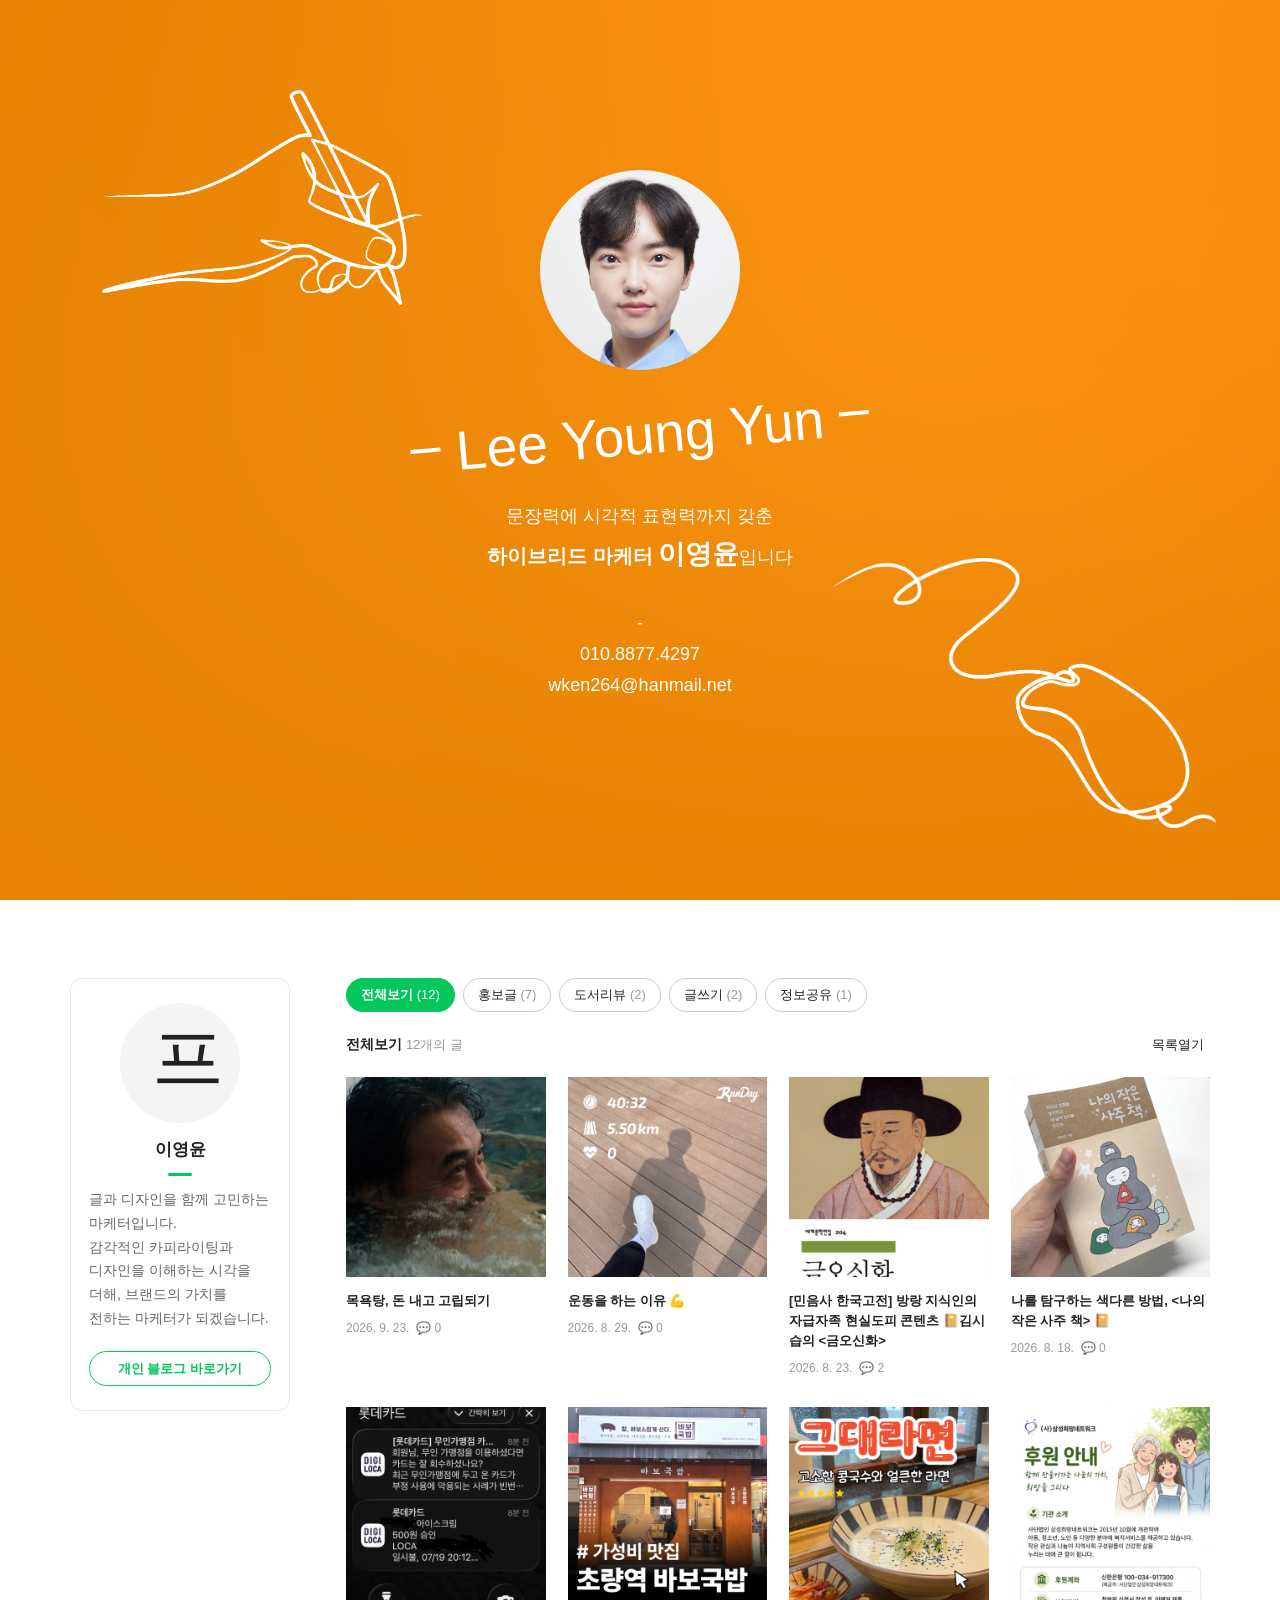
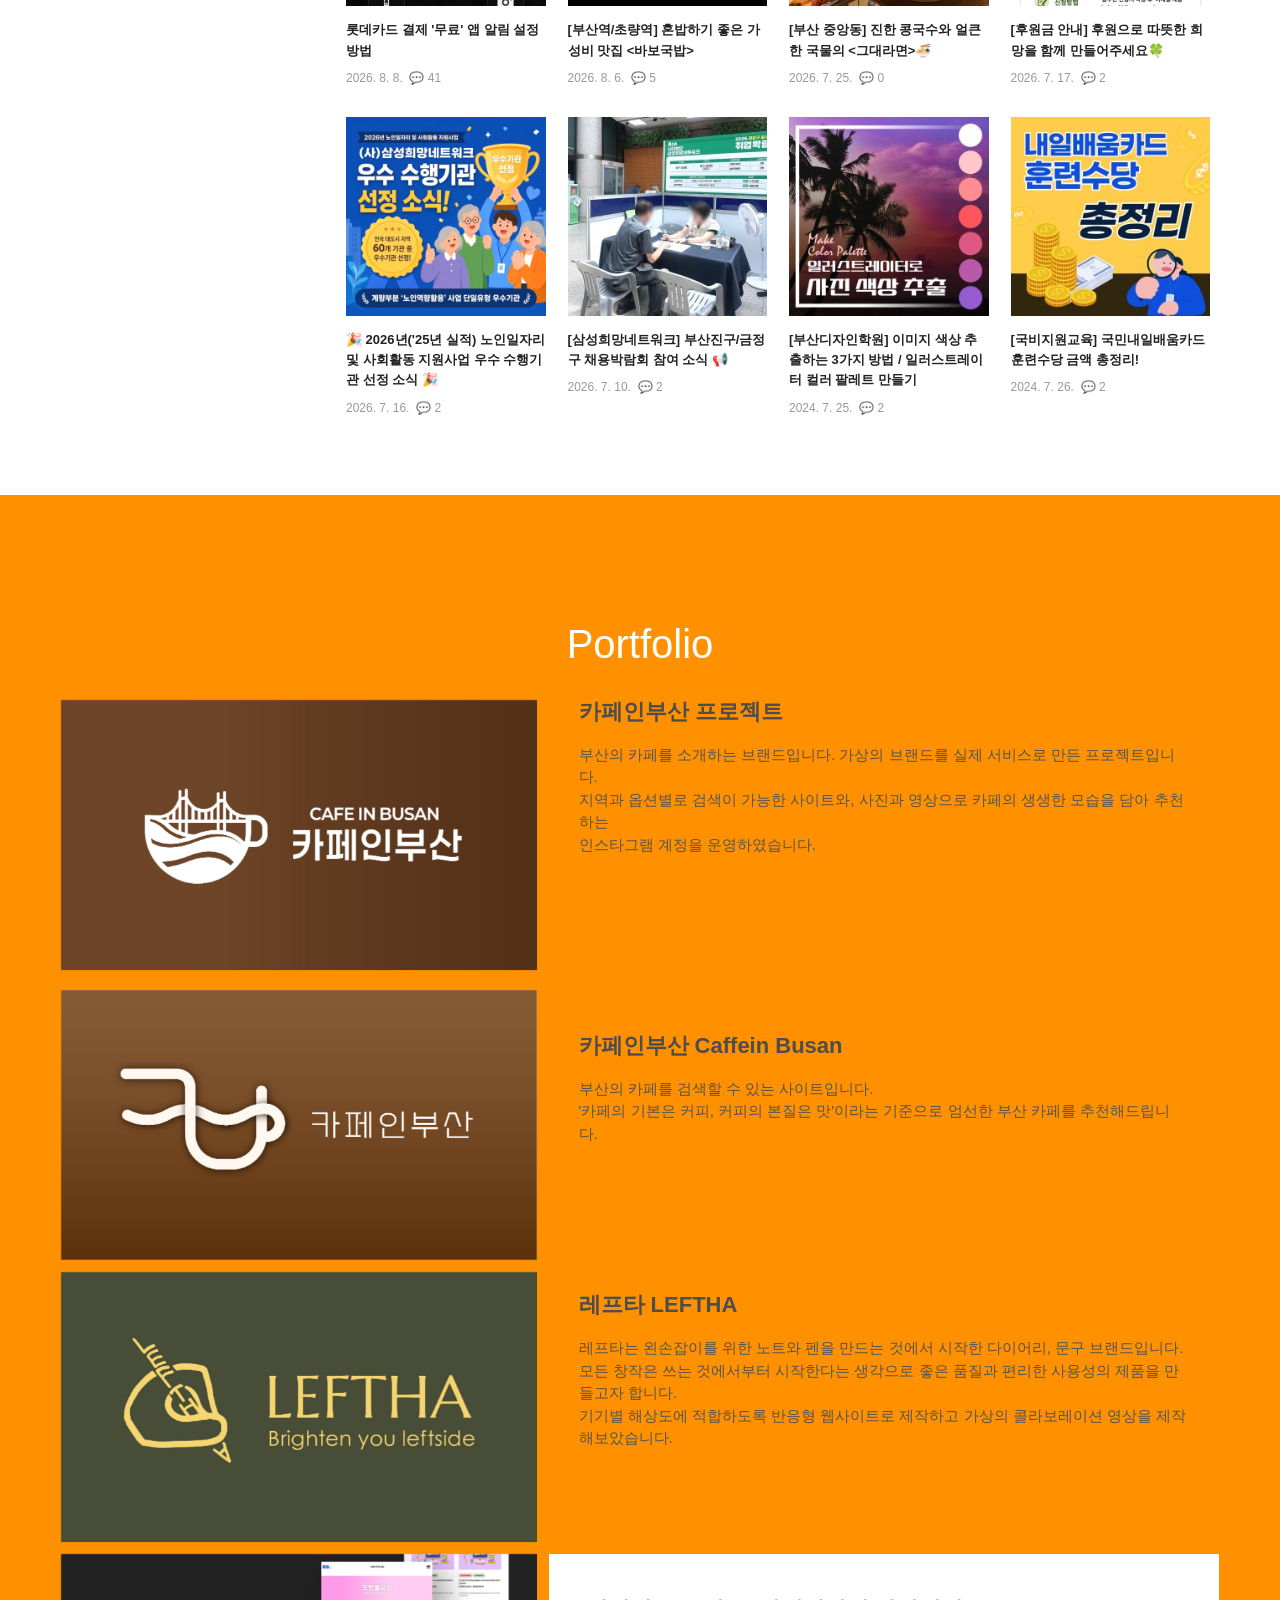
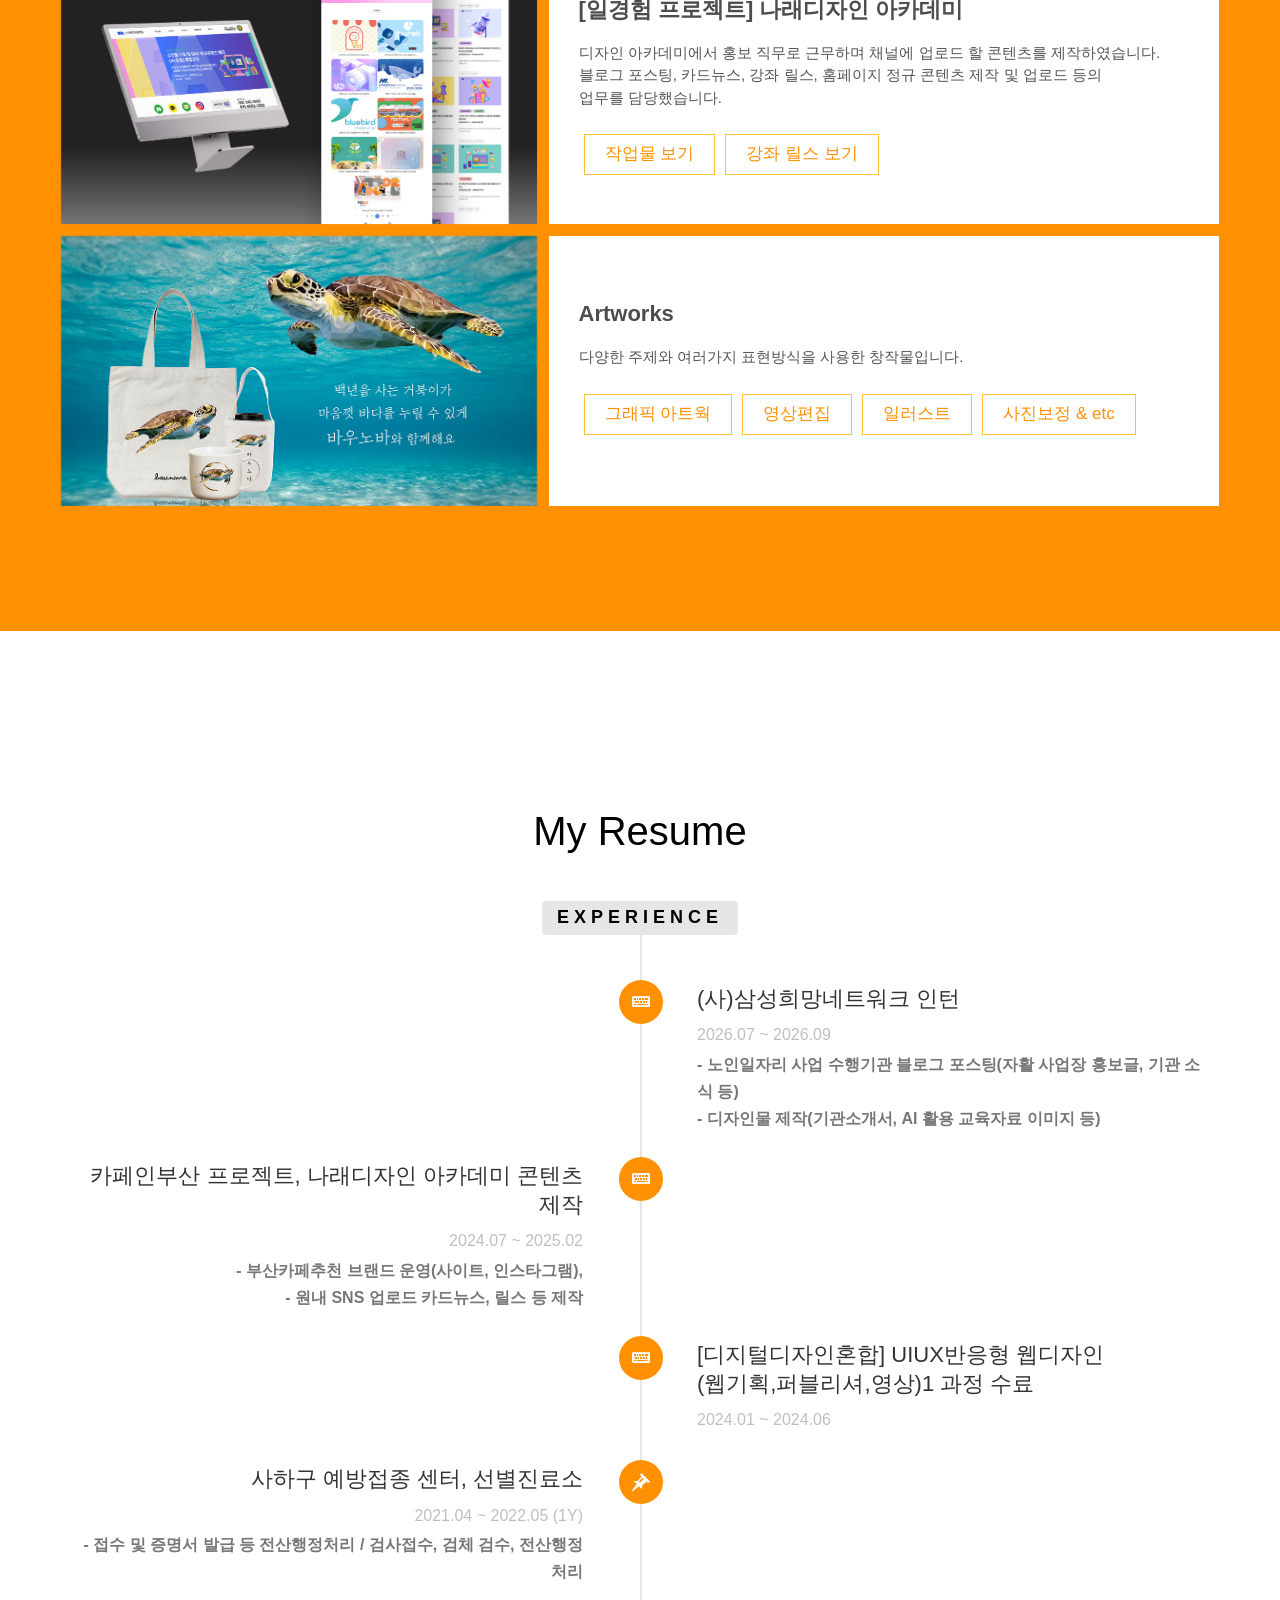
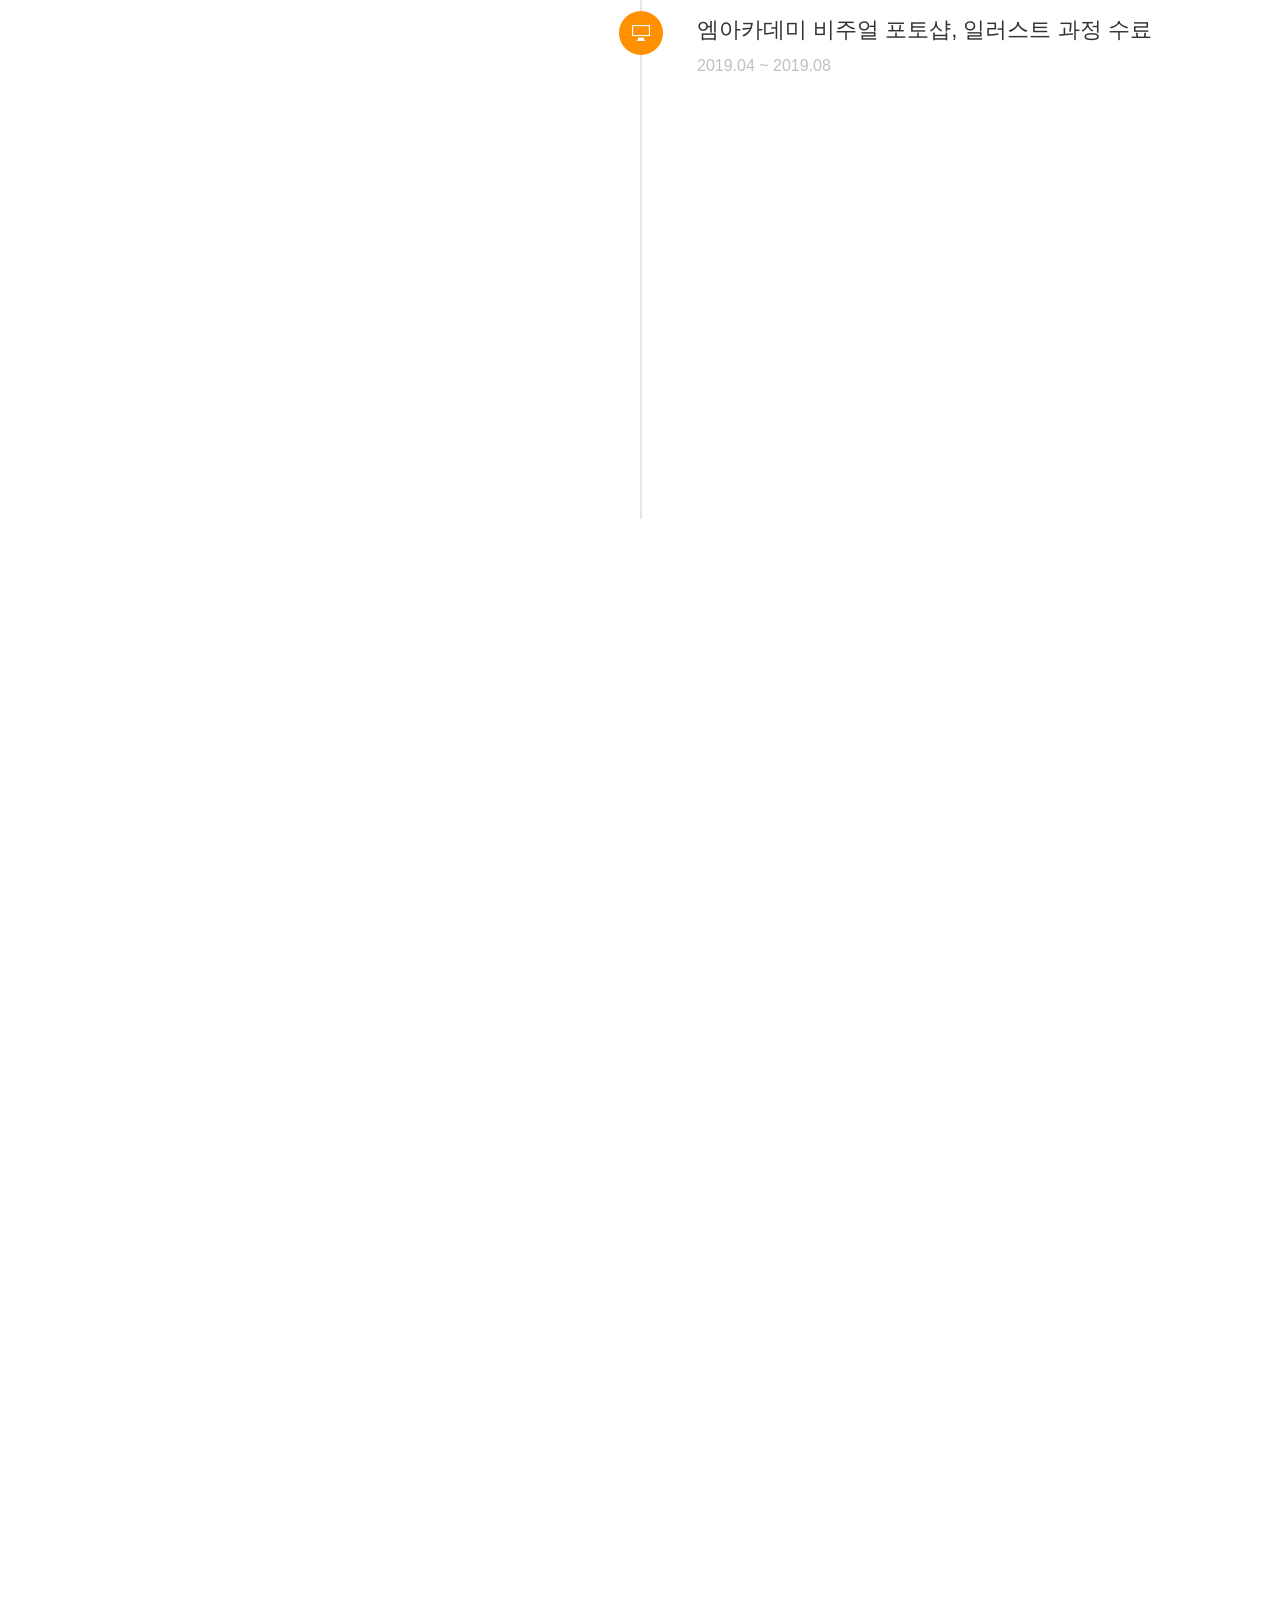
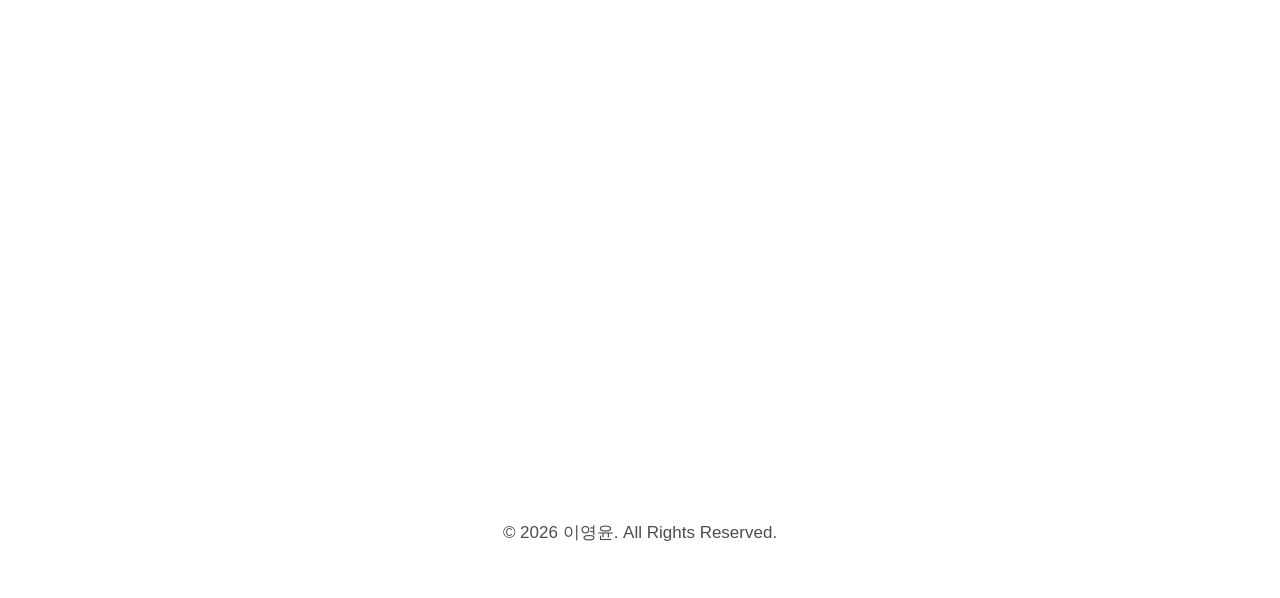
==== commit 0af2ef20: "Update index.html" ====
--- a/index.html
+++ b/index.html
@@ -436,17 +436,17 @@
                 // c 카테고리 / t 제목 / d 날짜 / n 댓글 수 / e 이모지 썸네일 / img 썸네일 경로 / url 글 주소
                 var posts = [
                     { c: "글쓰기", t: "목욕탕, 돈 내고 고립되기", d: "2026. 9. 23.", n: 0, e: "📓", img: "images/blog_1.jfif", url: "https://blog.naver.com/wken4297/224395131651" },
-                    { c: "글쓰기", t: "운동을 하는 이유 💪", d: "2026. 8. 29.", n: 0, e: "🍋", img: "/images/blog_2.png", url: "https://blog.naver.com/wken4297/223336424653" },
-                    { c: "도서리뷰", t: "[민음사 한국고전] 방랑 지식인의 자급자족 현실도피 콘텐츠 📔김시습의 <금오신화>", d: "2026. 8. 23.", n: 2, e: "🍜", img: "/images/blog_3.png", url: "https://blog.naver.com/wken4297/224387535024" },
-                    { c: "도서리뷰", t: "나를 탐구하는 색다른 방법, <나의 작은 사주 책> 📔", d: "2026. 8. 18.", n: 0, e: "🧀", img: "/images/blog_4.jfif", url: "https://blog.naver.com/wken4297/224326034632" },
-                    { c: "정보공유", t: "롯데카드 결제 '무료' 앱 알림 설정 방법", d: "2026. 8. 8.", n: 41, e: "🥢", img: "/images/blog_5.jpg", url: "https://blog.naver.com/wken4297/224356648333" },
-                    { c: "홍보글", t: "[부산역/초량역] 혼밥하기 좋은 가성비 맛집 <바보국밥>", d: "2026. 8. 6.", n: 5, e: "💳", img: "/images/blog_6.png", url: "https://blog.naver.com/sshnw11/224391983014" },
-                    { c: "홍보글", t: "[부산 중앙동] 진한 콩국수와 얼큰한 국물의 <그대라면>🍜", d: "2026. 7. 25.", n: 0, e: "🥐", img: "/images/blog_7.png", url: "https://blog.naver.com/sshnw11/224396075540" },
-                    { c: "홍보글", t: "[후원금 안내] 후원으로 따뜻한 희망을 함께 만들어주세요🍀", d: "2026. 7. 17.", n: 2, e: "🍱", img: "/images/blog_8.png", url: "https://blog.naver.com/sshnw11/224388590764" },
-                    { c: "홍보글", t: "🎉 2026년('25년 실적) 노인일자리 및 사회활동 지원사업 우수 수행기관 선정 소식 🎉", d: "2026. 7. 16.", n: 2, e: "🍱", img: "/images/blog_9.png", url: "https://blog.naver.com/sshnw11/224413612271" },
-                    { c: "홍보글", t: "[삼성희망네트워크] 부산진구/금정구 채용박람회 참여 소식 📢", d: "2026. 7. 10.", n: 2, e: "🍱", img: "/images/blog_10.jpg", url: "https://blog.naver.com/sshnw11/224398213886" },
-                    { c: "홍보글", t: "[부산디자인학원] 이미지 색상 추출하는 3가지 방법 / 일러스트레이터 컬러 팔레트 만들기", d: "2024. 7. 25.", n: 2, e: "🍱", img: "/images/blog_11.jpg", url: "https://blog.naver.com/nrdesign/223523994031" },
-                    { c: "홍보글", t: "[국비지원교육] 국민내일배움카드 훈련수당 금액 총정리!", d: "2024. 7. 26.", n: 2, e: "🍱", img: "/images/blog_12.jpg", url: "https://blog.naver.com/nrdesign/223526409666" }
+                    { c: "글쓰기", t: "운동을 하는 이유 💪", d: "2026. 8. 29.", n: 0, e: "🍋", img: "images/blog_2.png", url: "https://blog.naver.com/wken4297/223336424653" },
+                    { c: "도서리뷰", t: "[민음사 한국고전] 방랑 지식인의 자급자족 현실도피 콘텐츠 📔김시습의 <금오신화>", d: "2026. 8. 23.", n: 2, e: "🍜", img: "images/blog_3.png", url: "https://blog.naver.com/wken4297/224387535024" },
+                    { c: "도서리뷰", t: "나를 탐구하는 색다른 방법, <나의 작은 사주 책> 📔", d: "2026. 8. 18.", n: 0, e: "🧀", img: "images/blog_4.jfif", url: "https://blog.naver.com/wken4297/224326034632" },
+                    { c: "정보공유", t: "롯데카드 결제 '무료' 앱 알림 설정 방법", d: "2026. 8. 8.", n: 41, e: "🥢", img: "images/blog_5.jpg", url: "https://blog.naver.com/wken4297/224356648333" },
+                    { c: "홍보글", t: "[부산역/초량역] 혼밥하기 좋은 가성비 맛집 <바보국밥>", d: "2026. 8. 6.", n: 5, e: "💳", img: "images/blog_6.png", url: "https://blog.naver.com/sshnw11/224391983014" },
+                    { c: "홍보글", t: "[부산 중앙동] 진한 콩국수와 얼큰한 국물의 <그대라면>🍜", d: "2026. 7. 25.", n: 0, e: "🥐", img: "images/blog_7.png", url: "https://blog.naver.com/sshnw11/224396075540" },
+                    { c: "홍보글", t: "[후원금 안내] 후원으로 따뜻한 희망을 함께 만들어주세요🍀", d: "2026. 7. 17.", n: 2, e: "🍱", img: "images/blog_8.png", url: "https://blog.naver.com/sshnw11/224388590764" },
+                    { c: "홍보글", t: "🎉 2026년('25년 실적) 노인일자리 및 사회활동 지원사업 우수 수행기관 선정 소식 🎉", d: "2026. 7. 16.", n: 2, e: "🍱", img: "images/blog_9.png", url: "https://blog.naver.com/sshnw11/224413612271" },
+                    { c: "홍보글", t: "[삼성희망네트워크] 부산진구/금정구 채용박람회 참여 소식 📢", d: "2026. 7. 10.", n: 2, e: "🍱", img: "images/blog_10.jpg", url: "https://blog.naver.com/sshnw11/224398213886" },
+                    { c: "홍보글", t: "[부산디자인학원] 이미지 색상 추출하는 3가지 방법 / 일러스트레이터 컬러 팔레트 만들기", d: "2024. 7. 25.", n: 2, e: "🍱", img: "images/blog_11.jpg", url: "https://blog.naver.com/nrdesign/223523994031" },
+                    { c: "홍보글", t: "[국비지원교육] 국민내일배움카드 훈련수당 금액 총정리!", d: "2024. 7. 26.", n: 2, e: "🍱", img: "images/blog_12.jpg", url: "https://blog.naver.com/nrdesign/223526409666" }
                 ];
                 // 카테고리: 첫 번째(null)는 전체보기
                 var cats = [["전체보기", null], ["홍보글"], ["도서리뷰"], ["글쓰기"], ["정보공유"],];
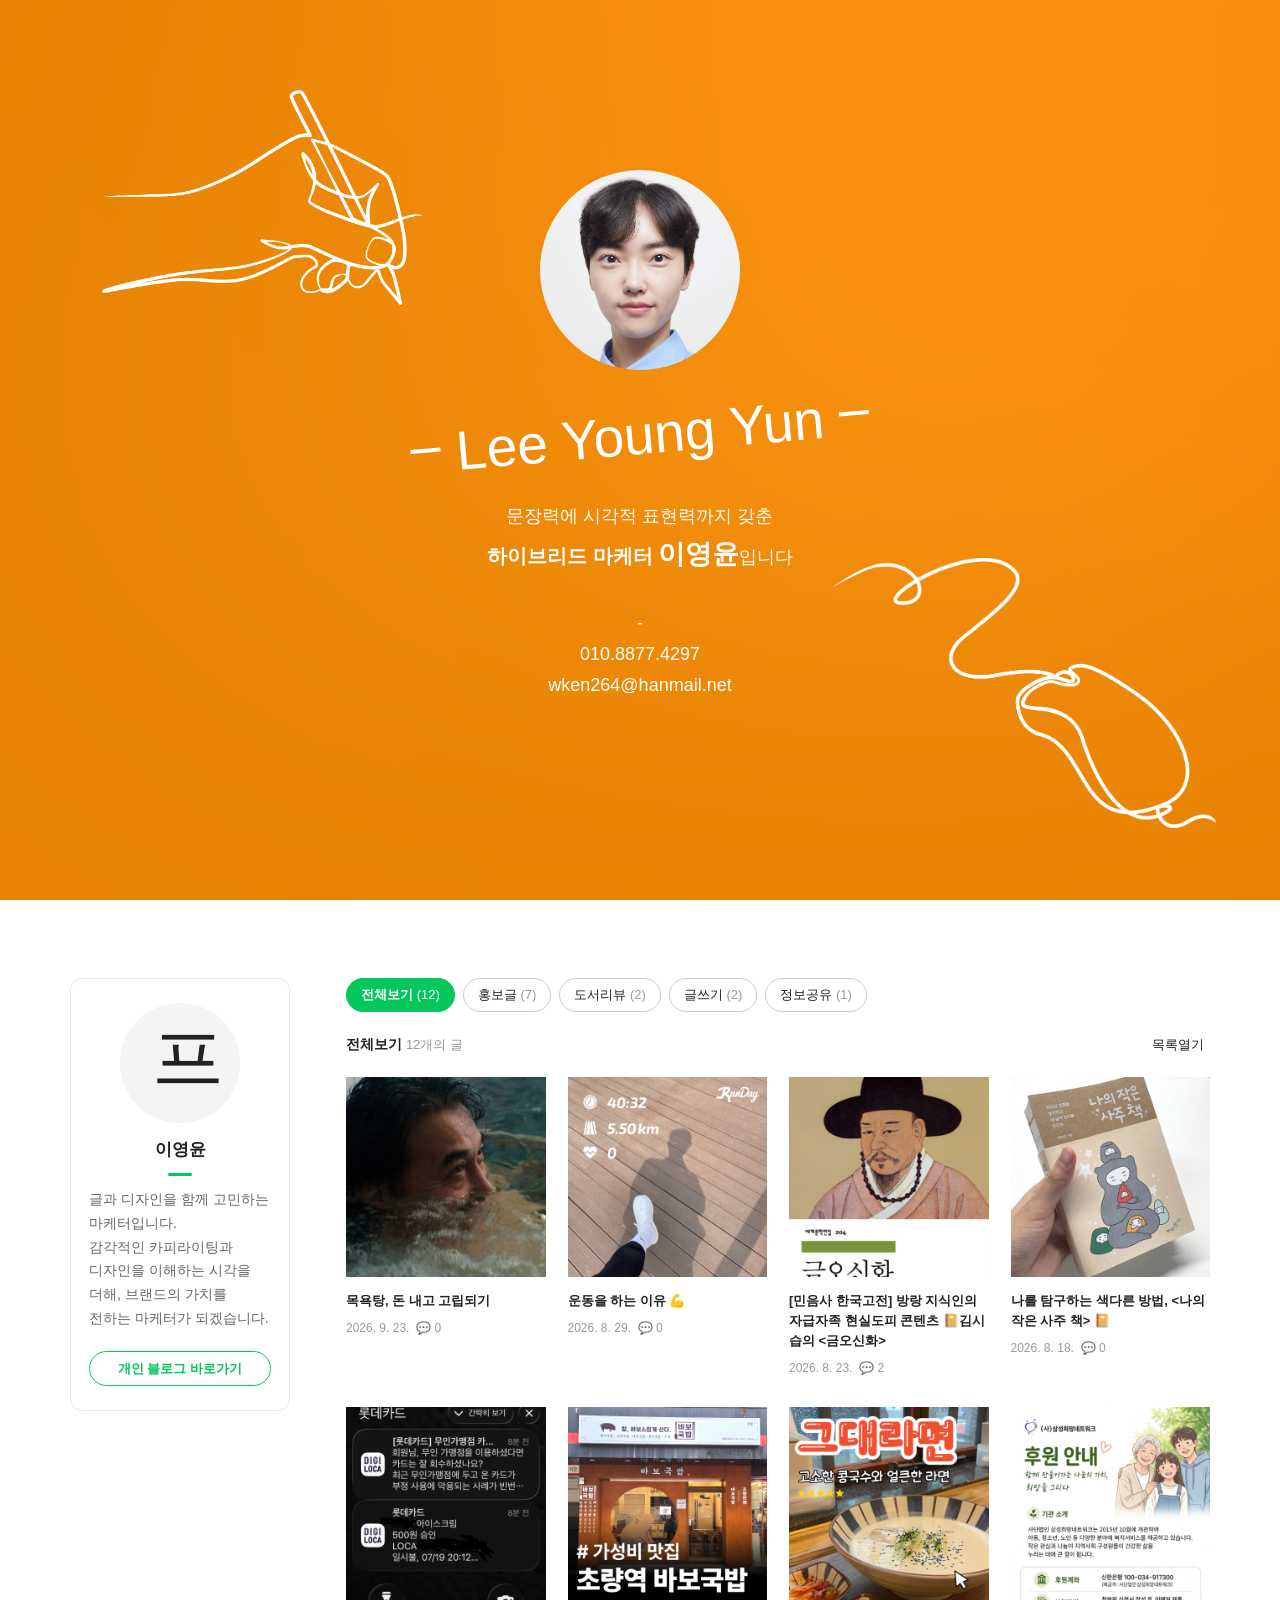
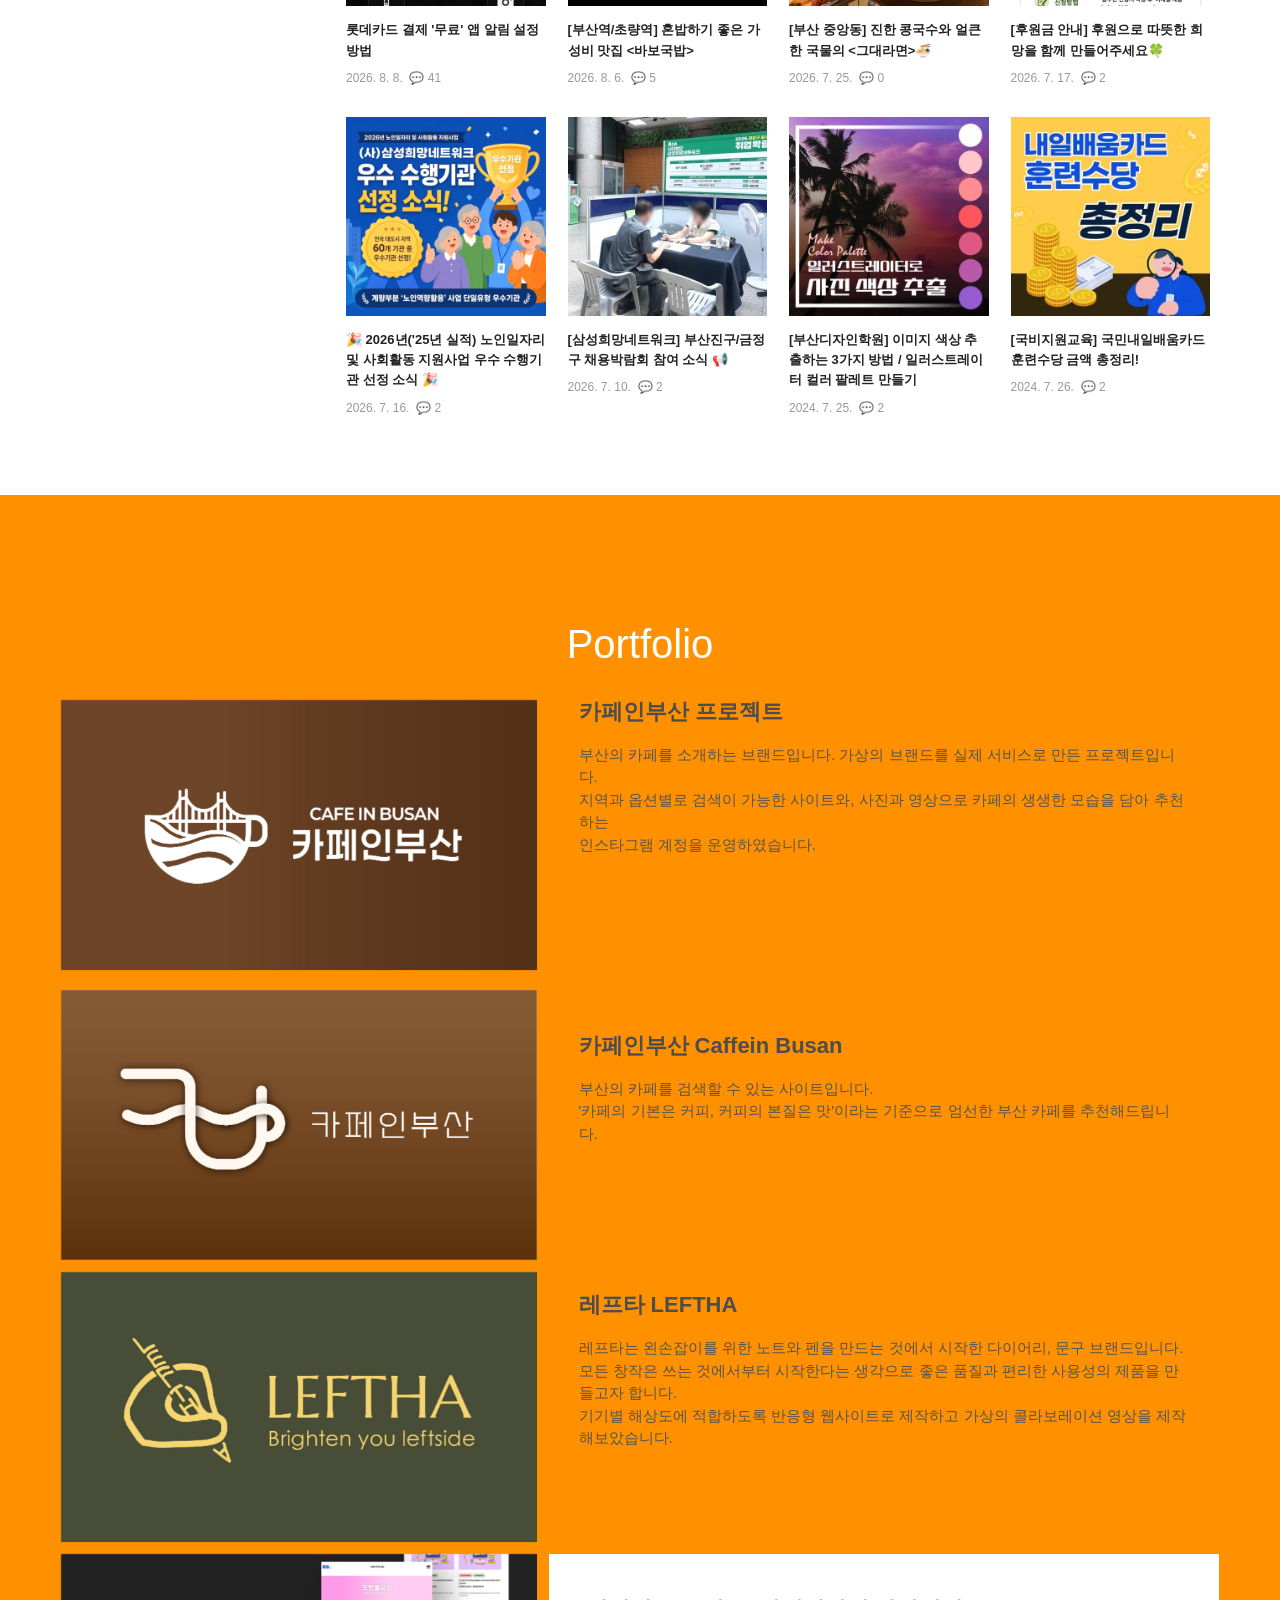
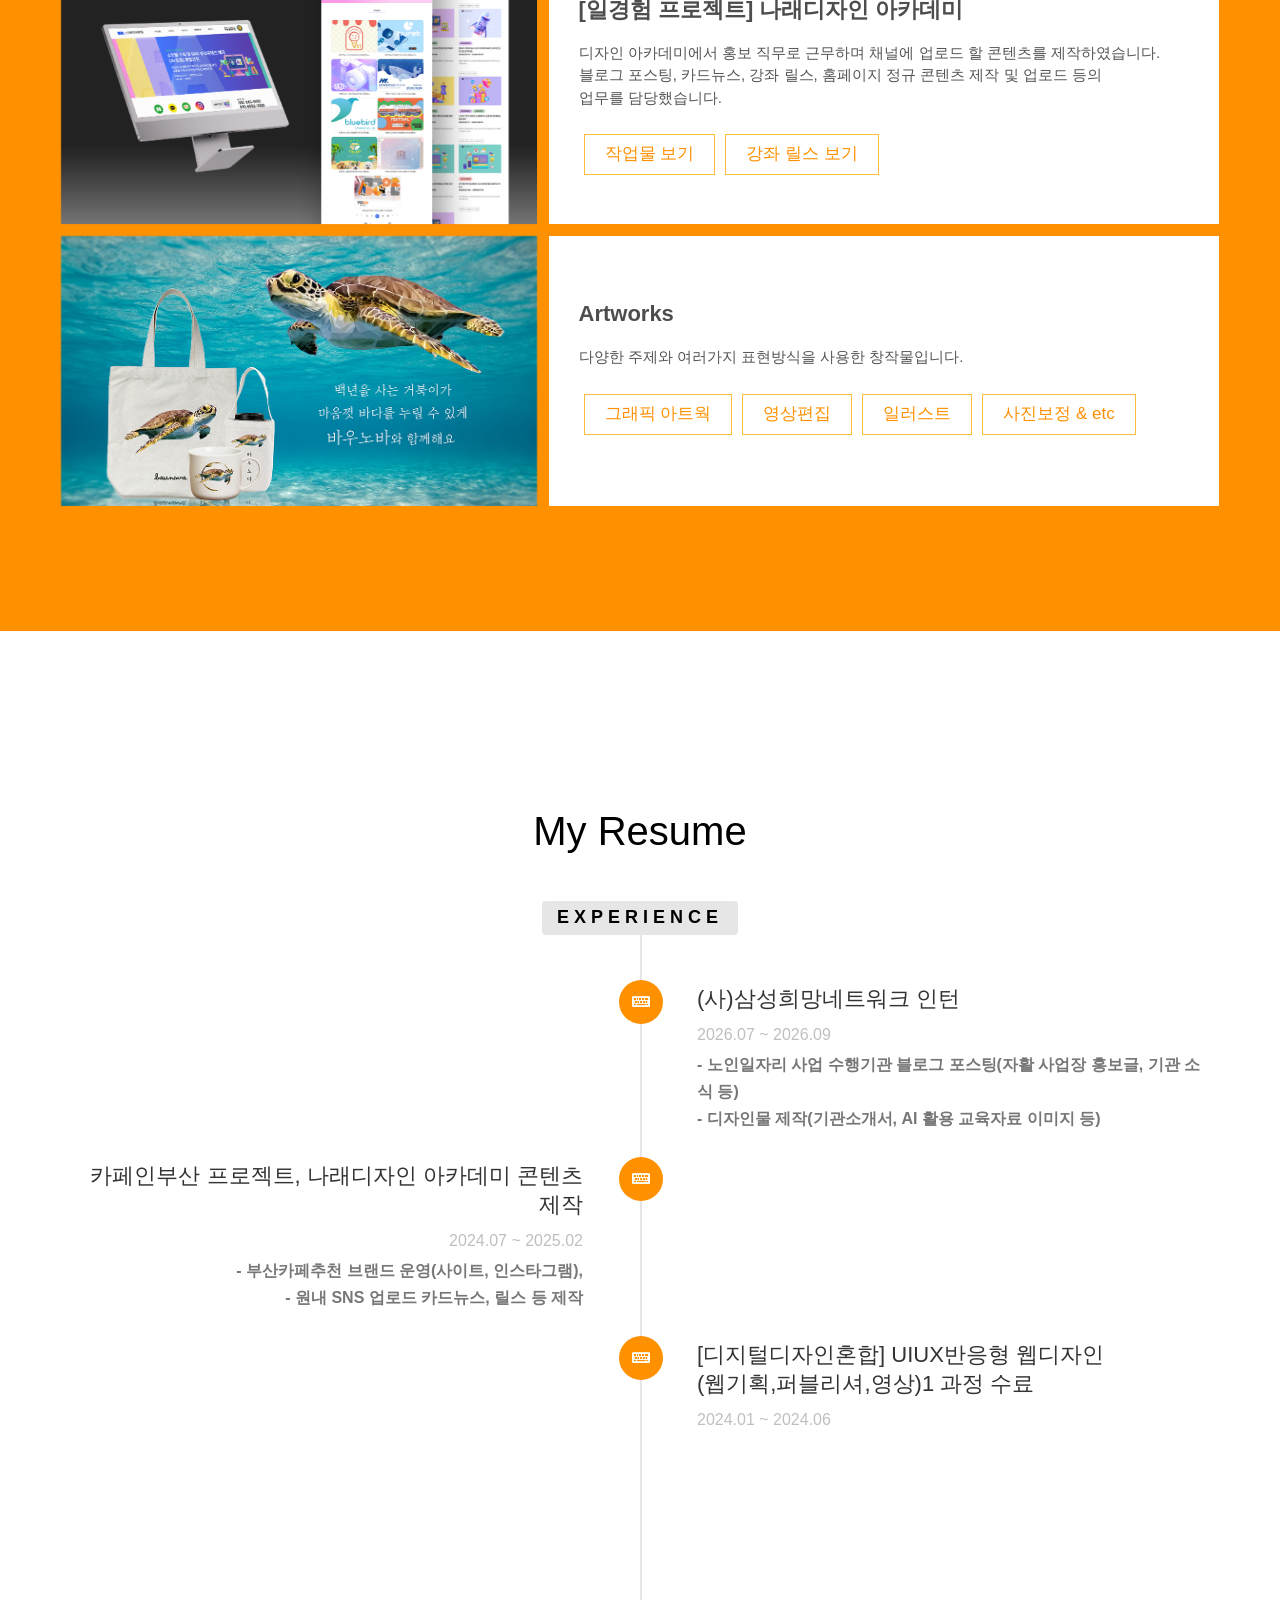
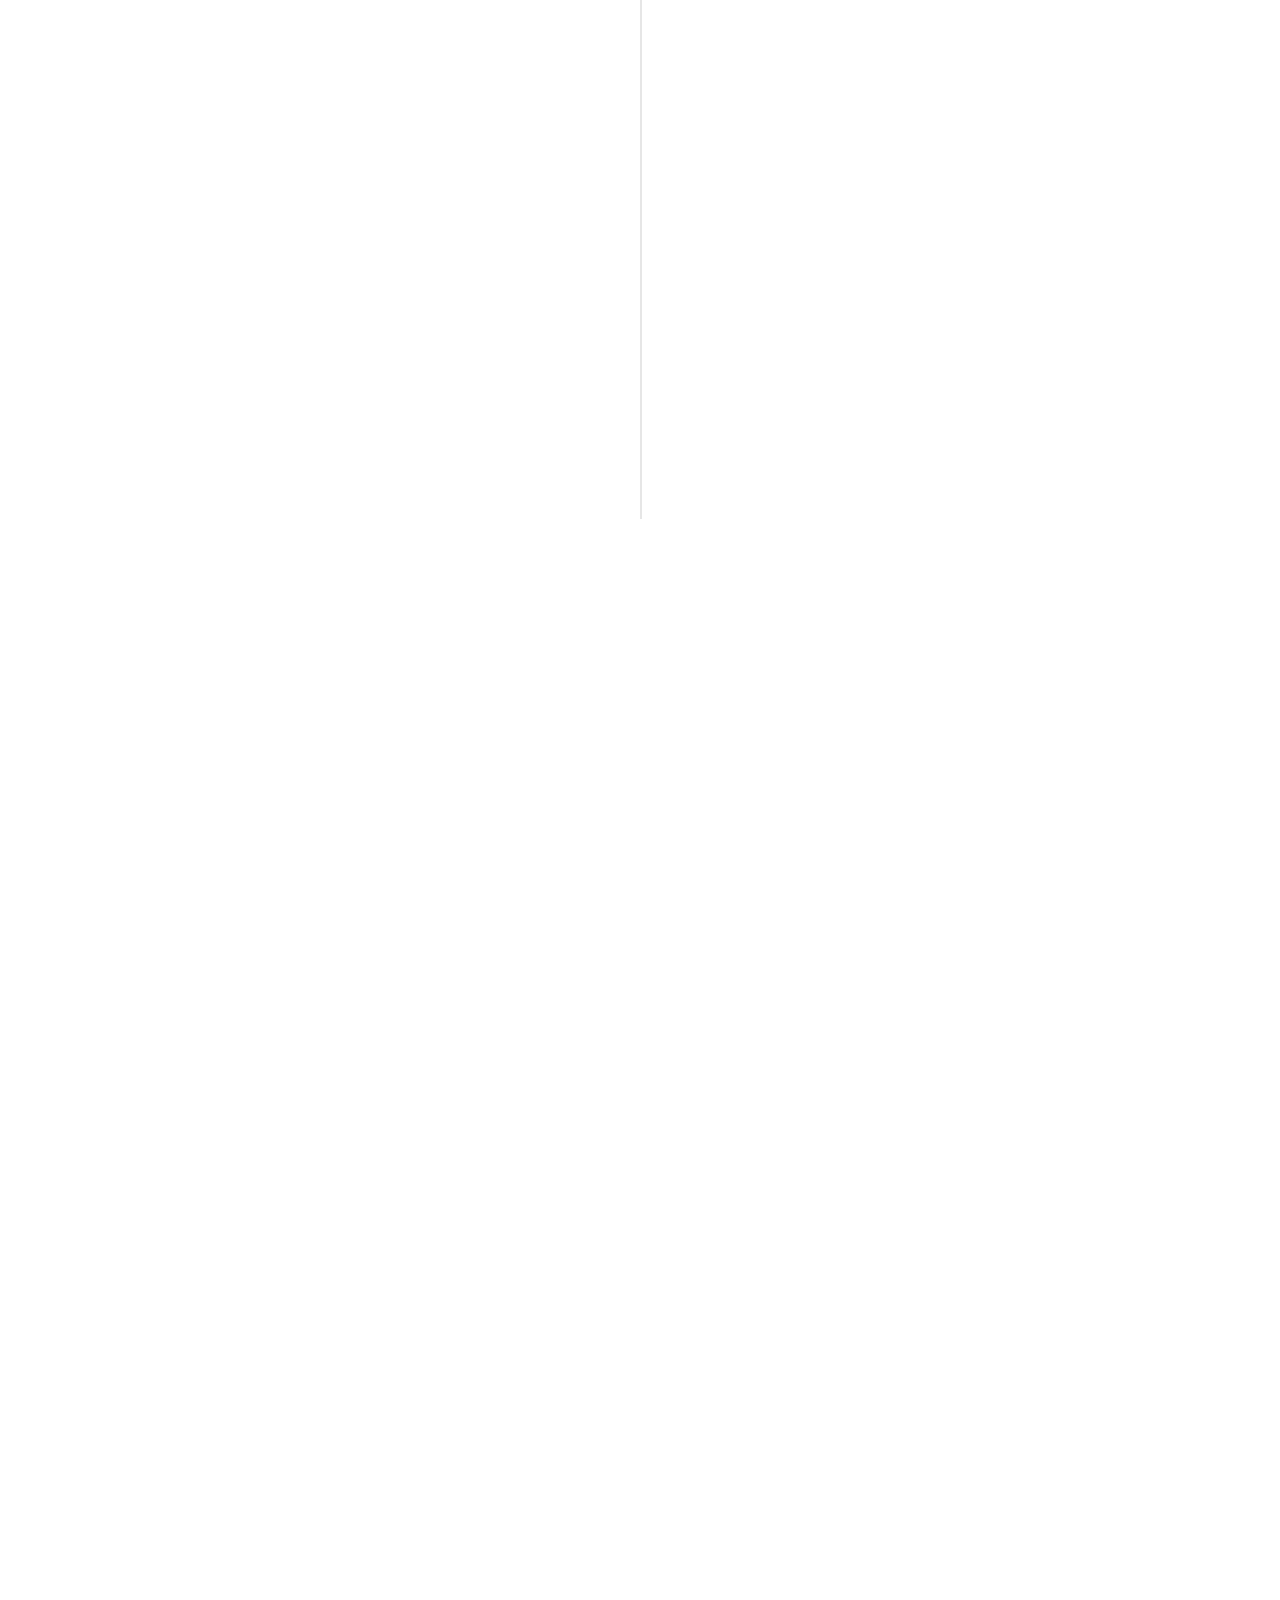
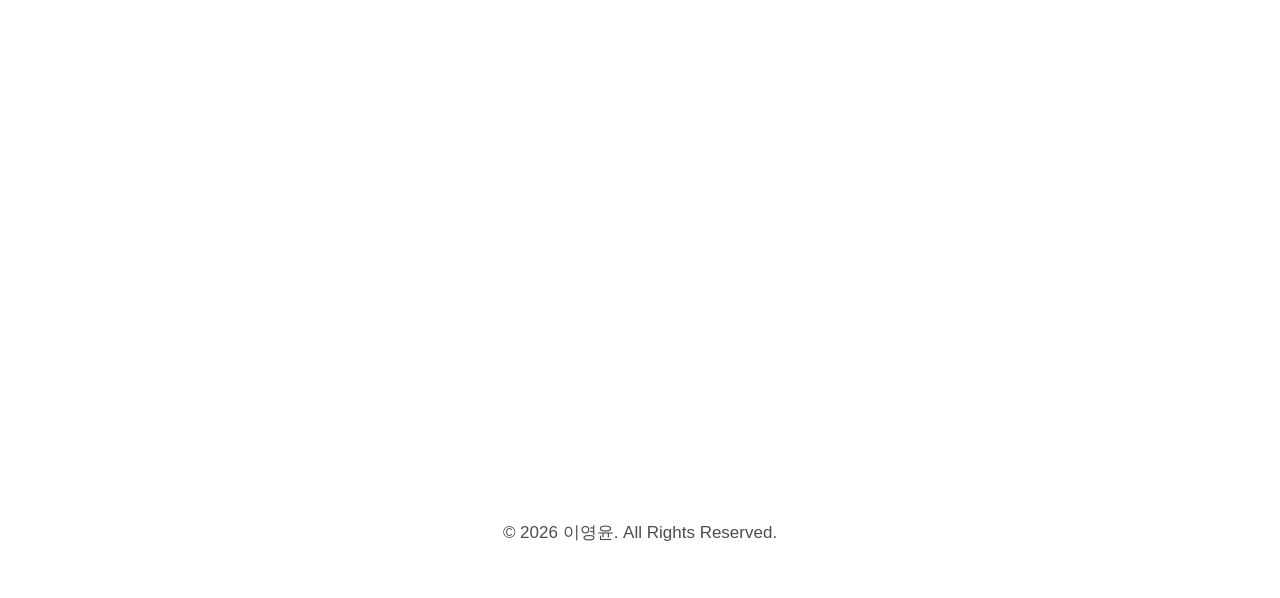
==== commit 13add607: "Update index.html" ====
--- a/index.html
+++ b/index.html
@@ -862,9 +862,7 @@
     <!-- Easy PieChart -->
     <script src="js/jquery.easypiechart.min.js"></script>
     <!-- Google Map -->
-    <script
-        src="https://maps.googleapis.com/maps/api/js?key=AIzaSyCefOgb1ZWqYtj7raVSmN4PL2WkTrc-KyA&sensor=false"></script>
-    <script src="js/google_map.js"></script>
+  
 
     <!-- Main -->
     <script src="js/main.js"></script>
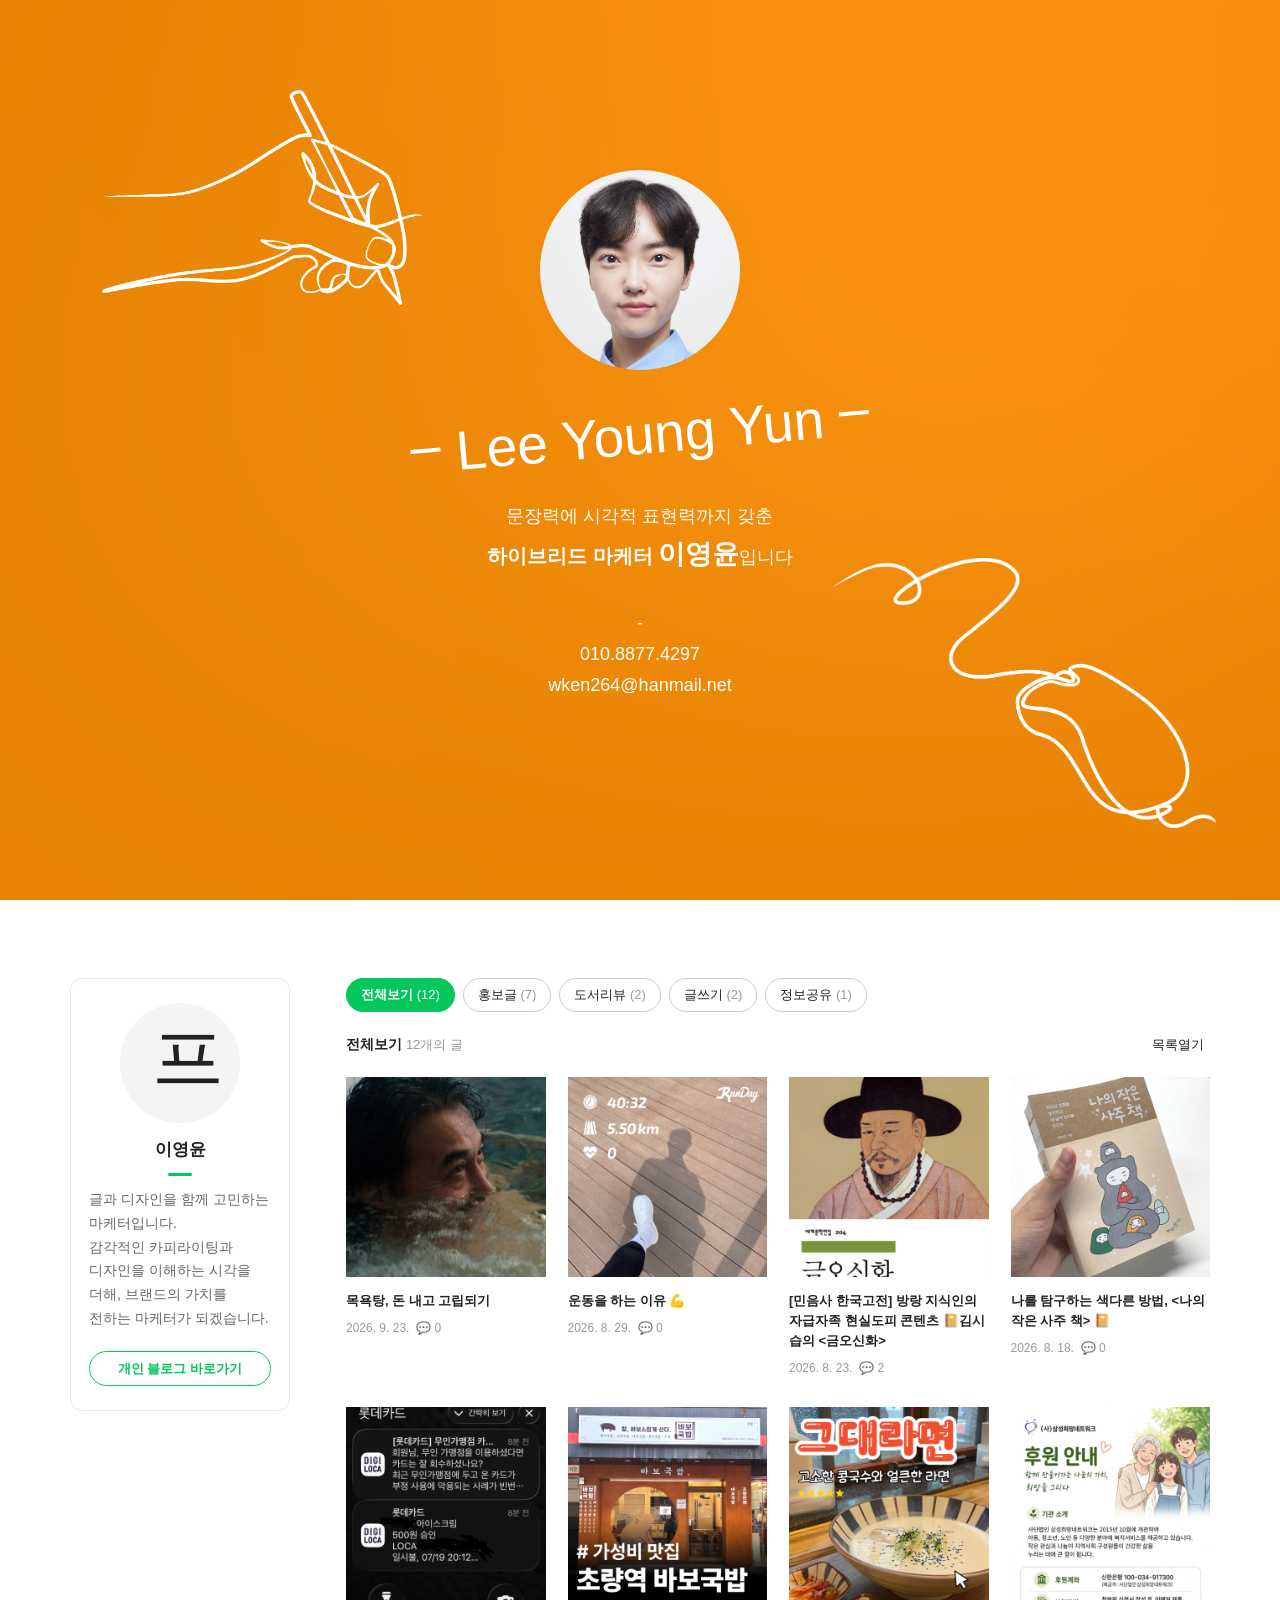
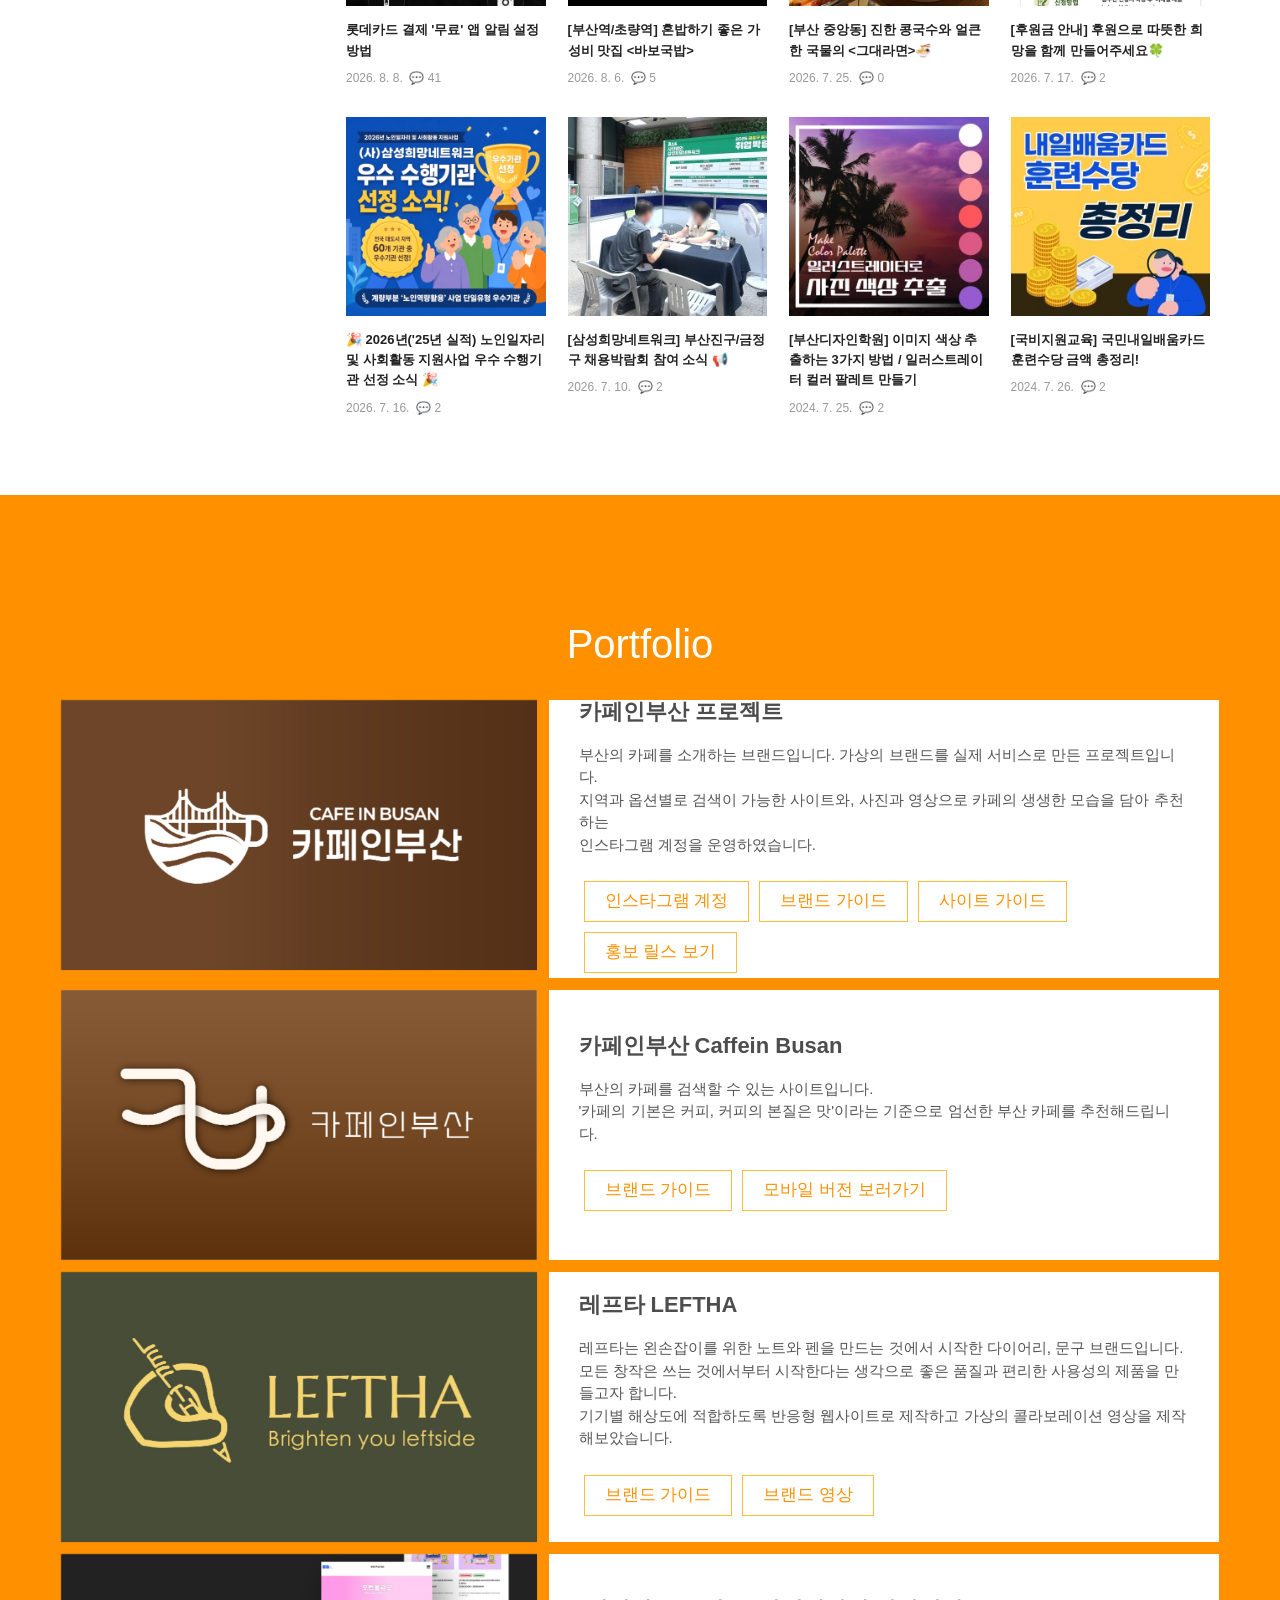
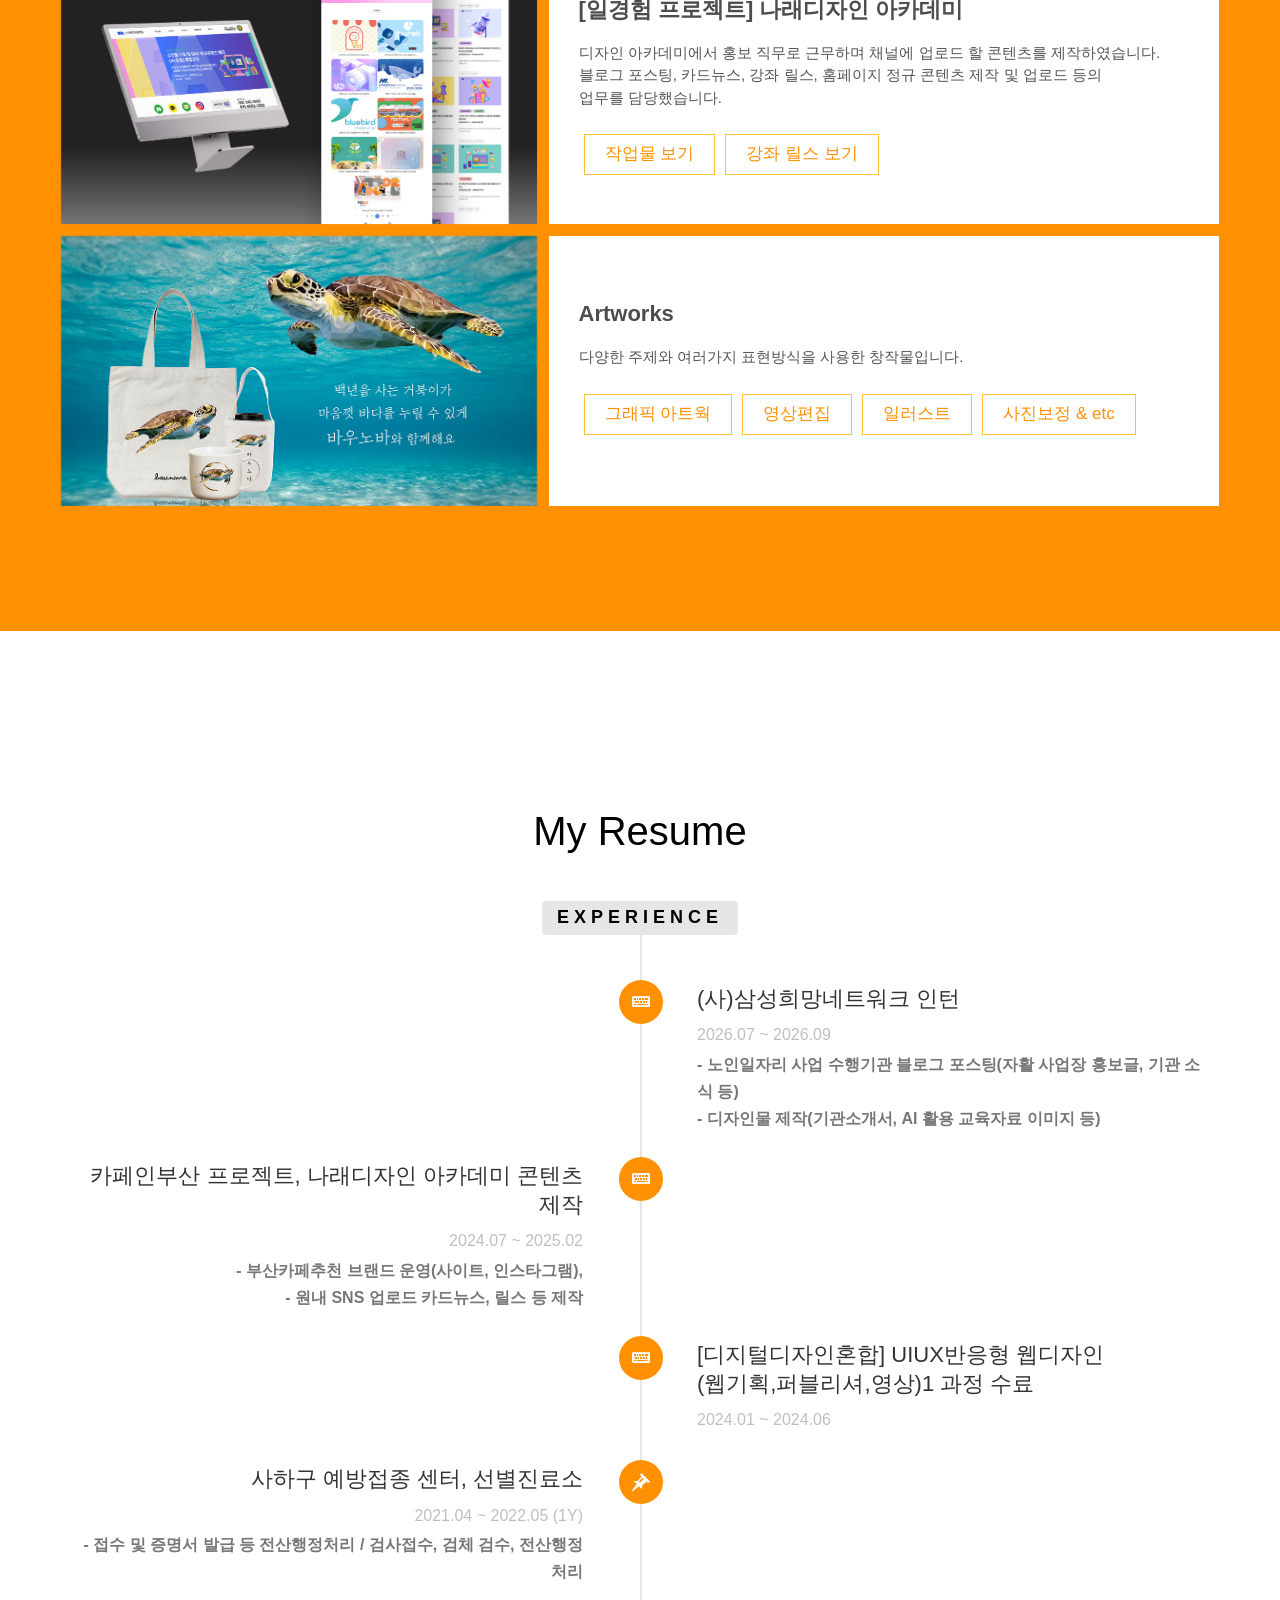
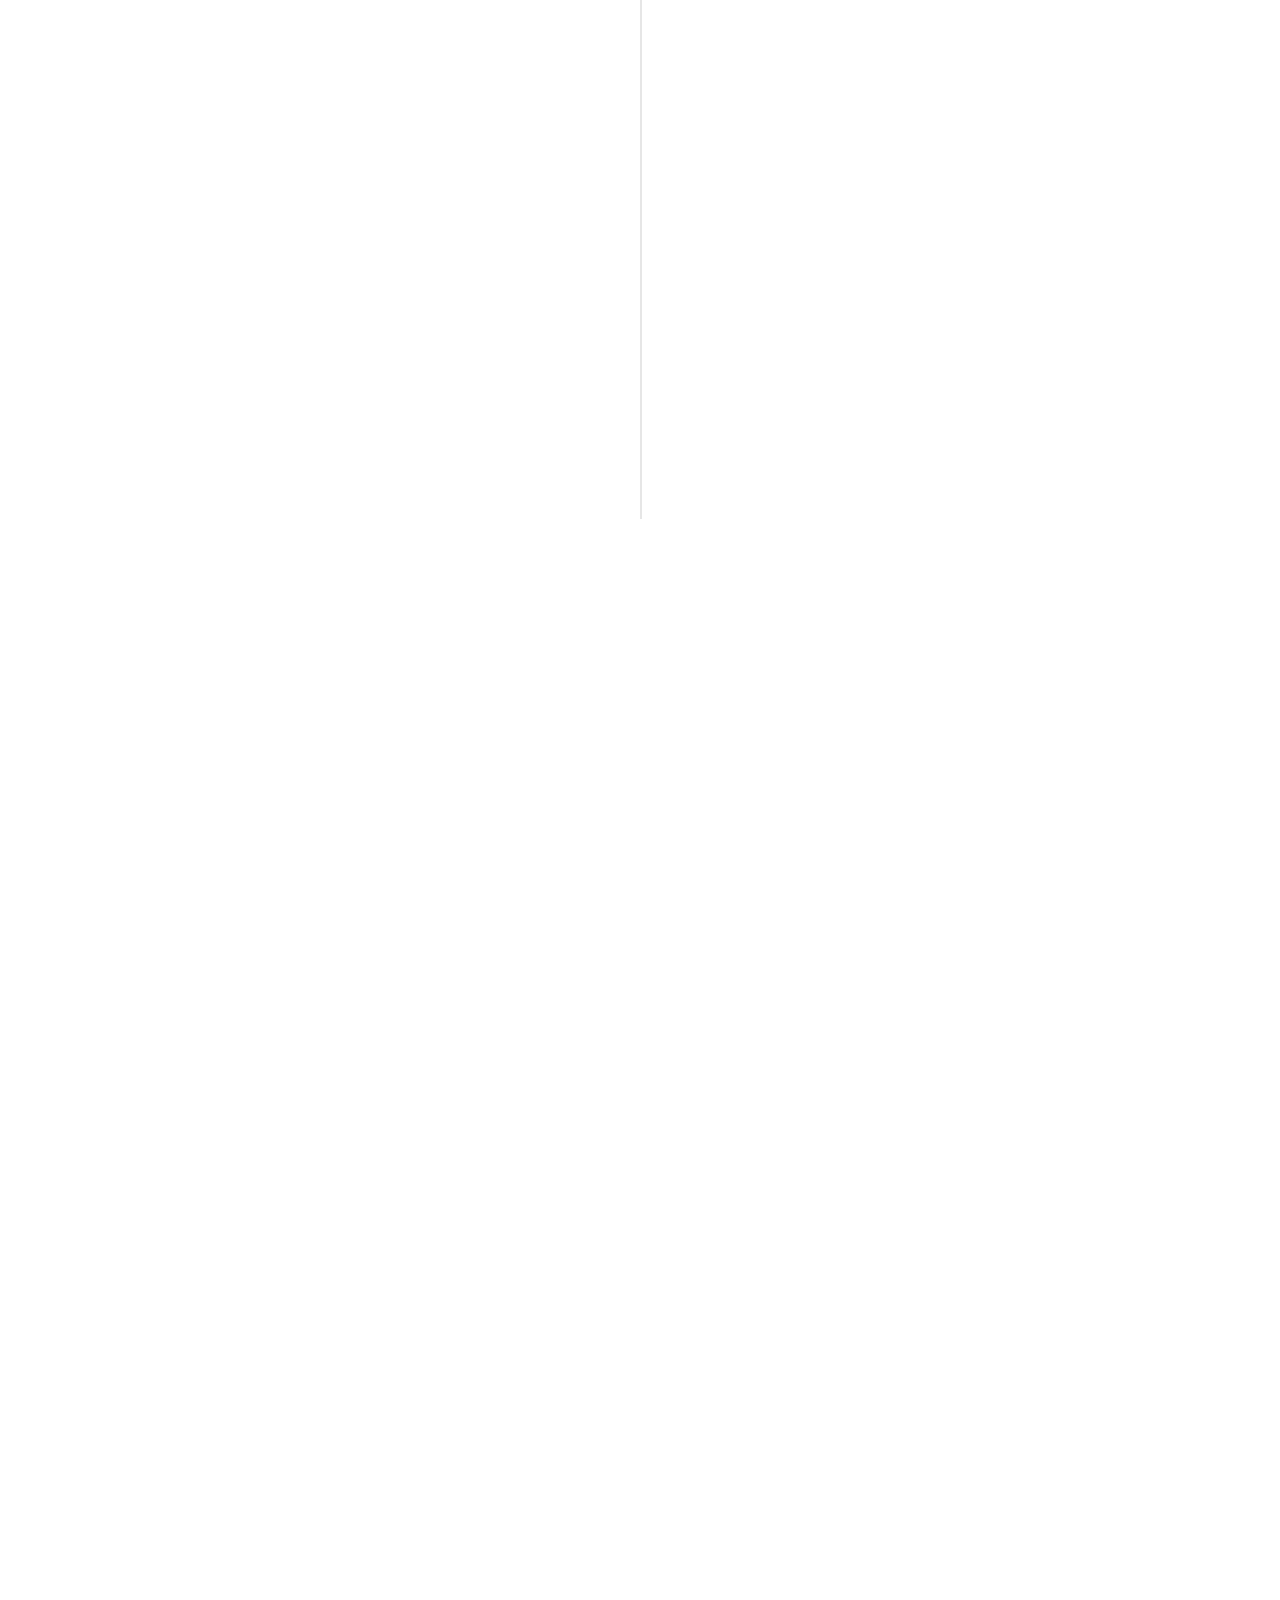
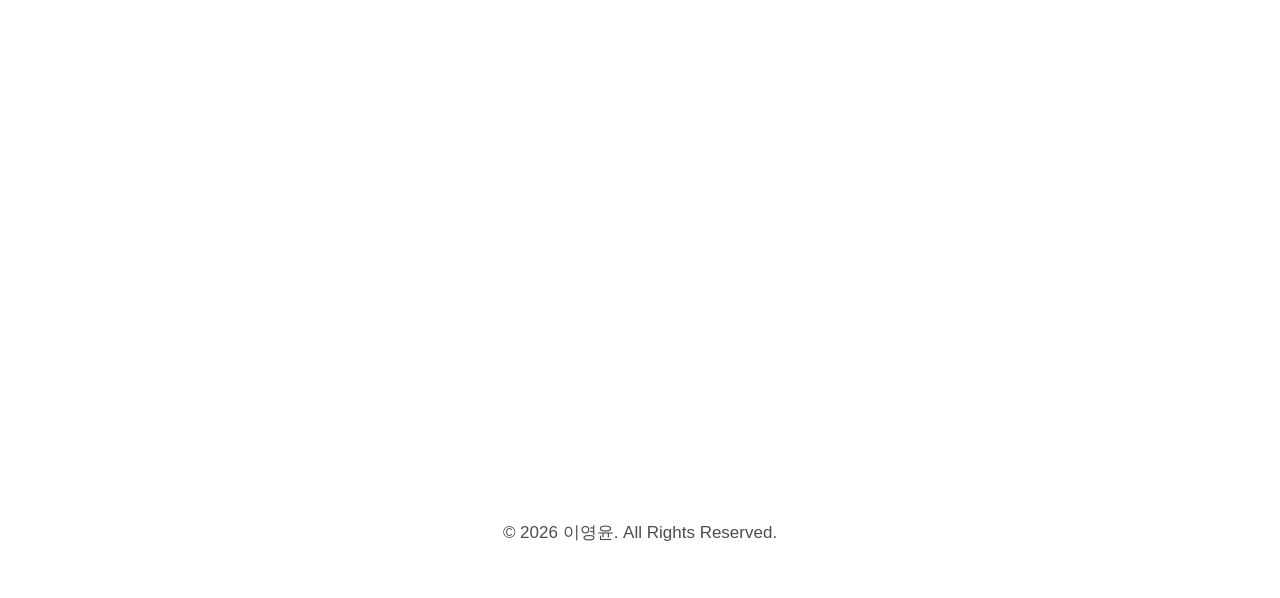
==== commit fed95944: "Update index.html 레프타 썸네일,제목 링크 수정" ====
--- a/index.html
+++ b/index.html
@@ -554,7 +554,7 @@
                     <div class="col-md-5 text-center col-padding animate-box">
                         <!-- 썸네일 -->
                         <div class="work" style="background-image: url(images/LEFTHA_thumb.jpg);">
-                            <a href="https://youngyoon2.github.io/LEFTHA_2024_brand/" class="work-link" target="_blank"
+                            <a href="https://youngyoon2.github.io/LEFTHA_2024/" class="work-link" target="_blank"
                                 rel="noopener" aria-label="레프타 LEFTHA 보러가기"></a>
                         </div>
                     </div>
@@ -562,7 +562,7 @@
                         <div href="#" class="work work_text">
                             <div class="desc">
                                 <!-- 제목 -->
-                                <h3><a href="https://youngyoon2.github.io/LEFTHA_2024_brand/" target="_blank"
+                                <h3><a href="https://youngyoon2.github.io/LEFTHA_2024/" target="_blank"
                                         rel="noopener">레프타 LEFTHA</a></h3>
                                 <span>레프타는 왼손잡이를 위한 노트와 펜을 만드는 것에서 시작한 다이어리, 문구 브랜드입니다.<br>모든 창작은 쓰는 것에서부터 시작한다는 생각으로 좋은
                                     품질과 편리한 사용성의 제품을 만들고자 합니다.<br>
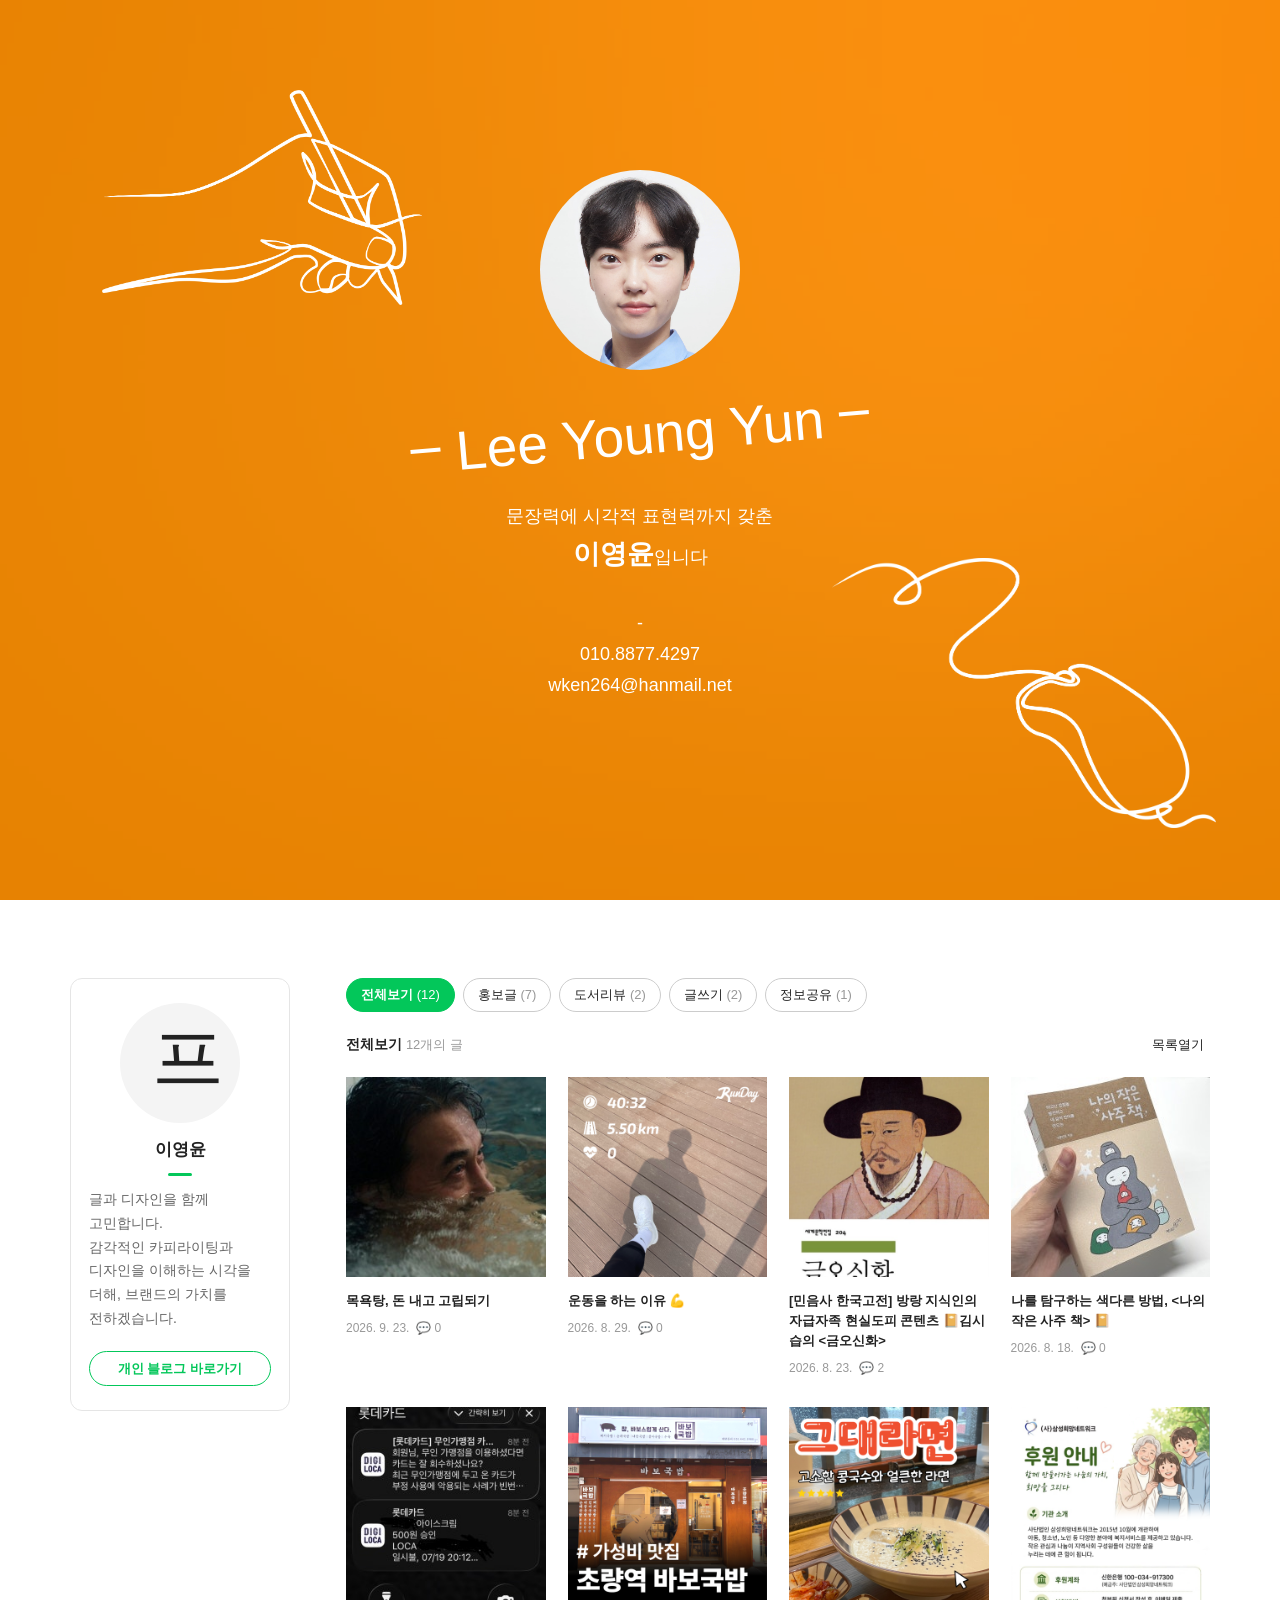
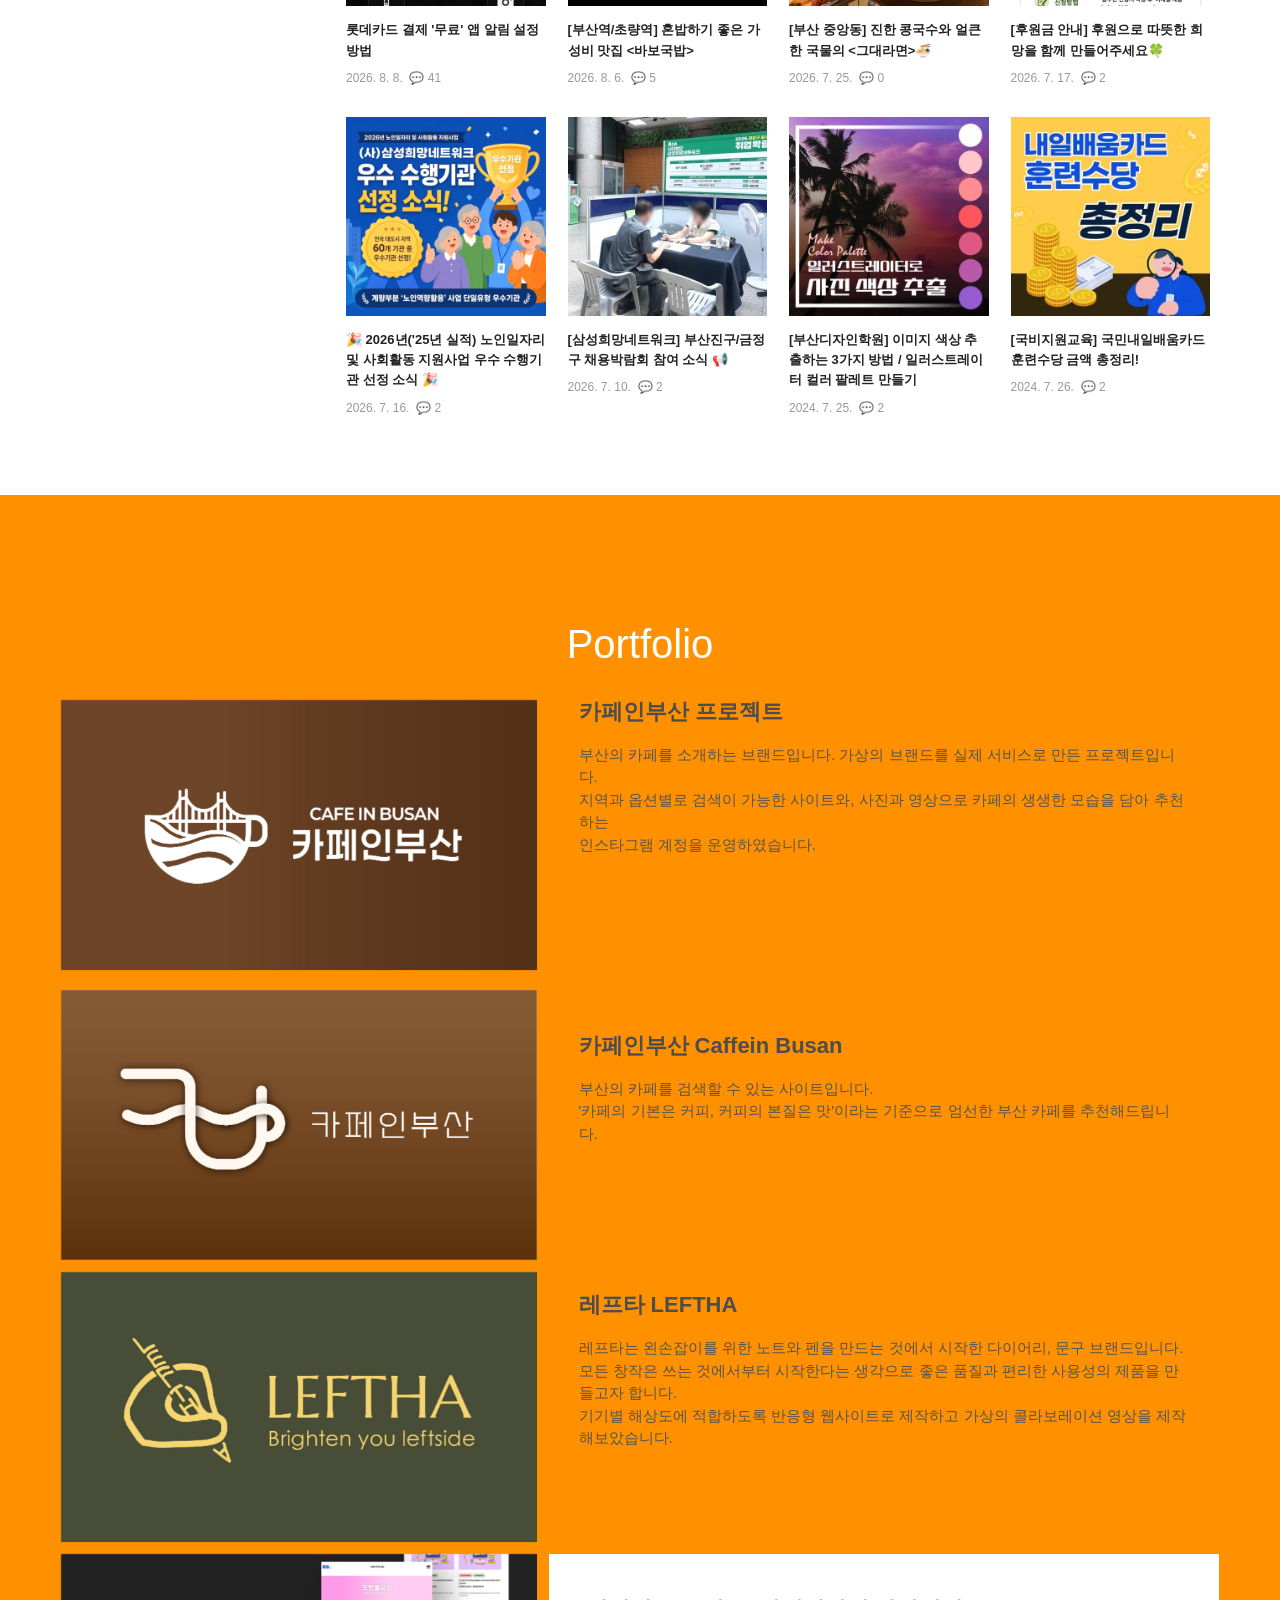
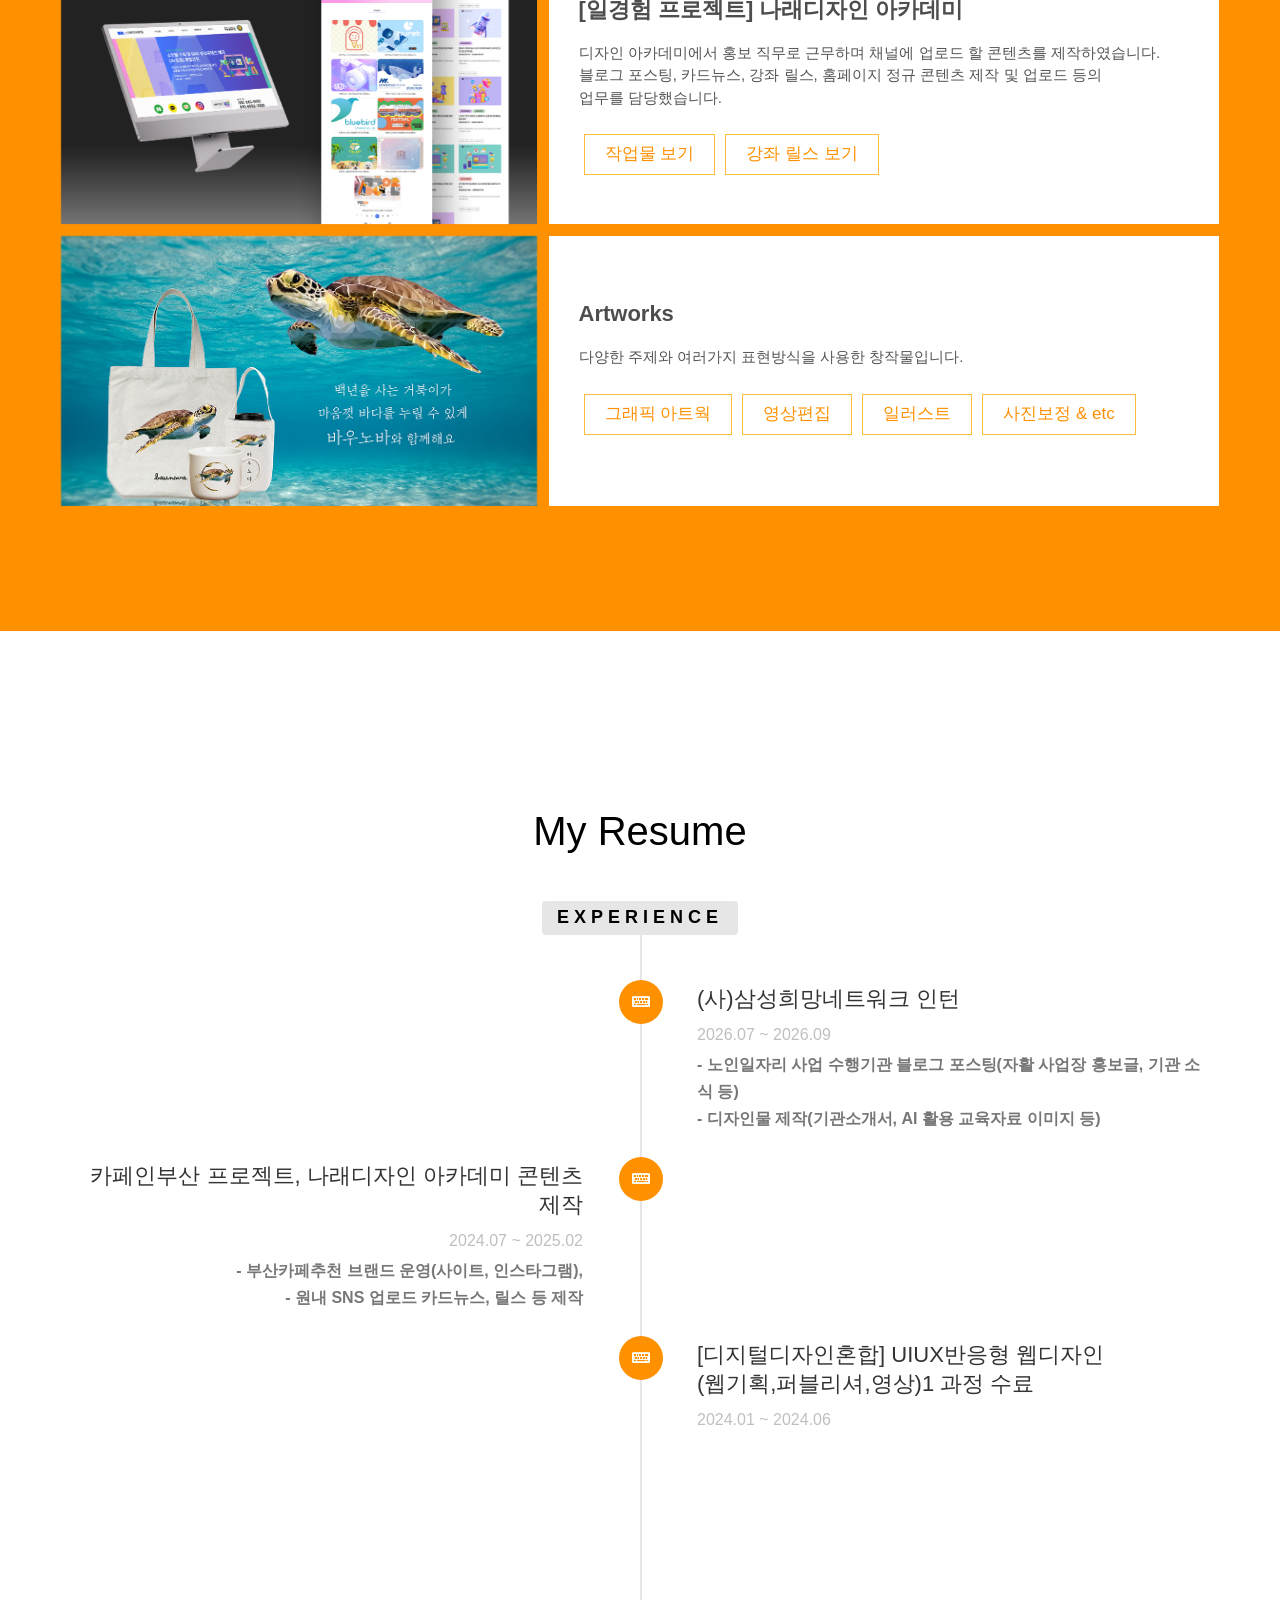
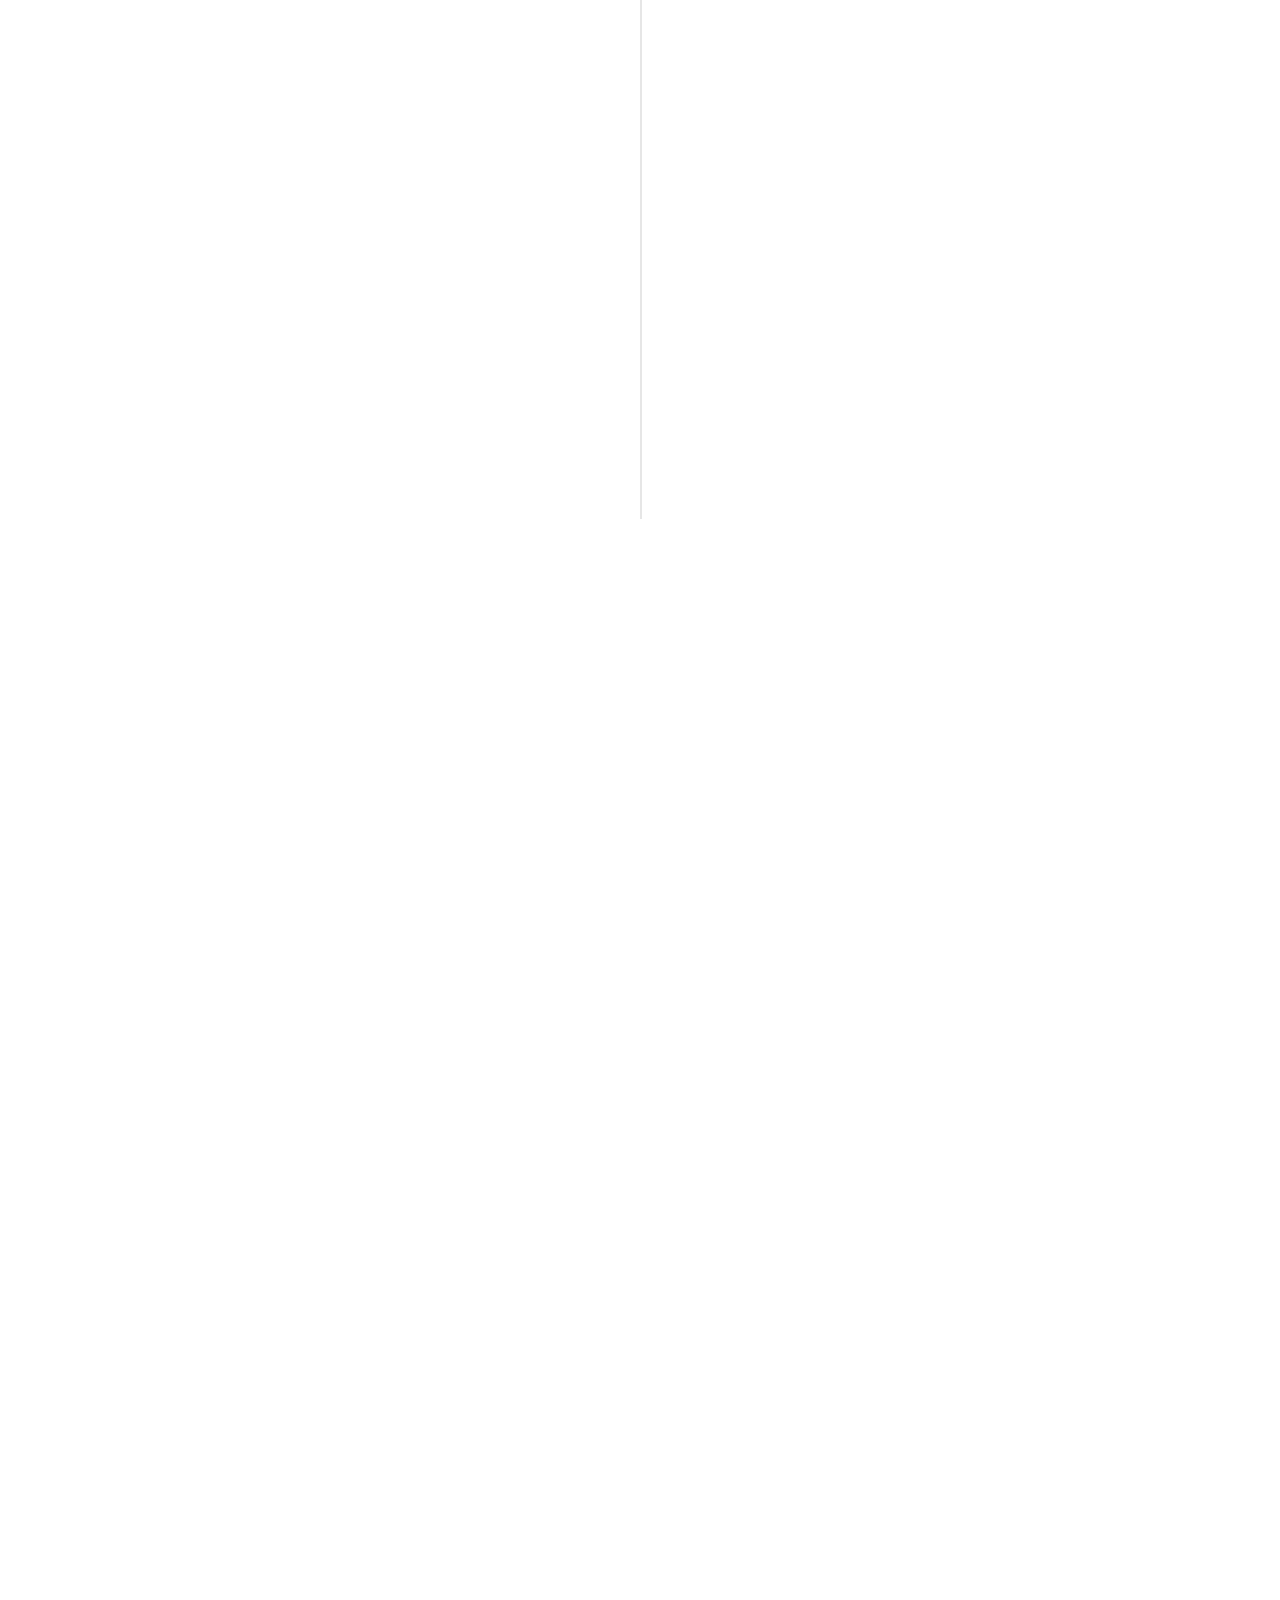
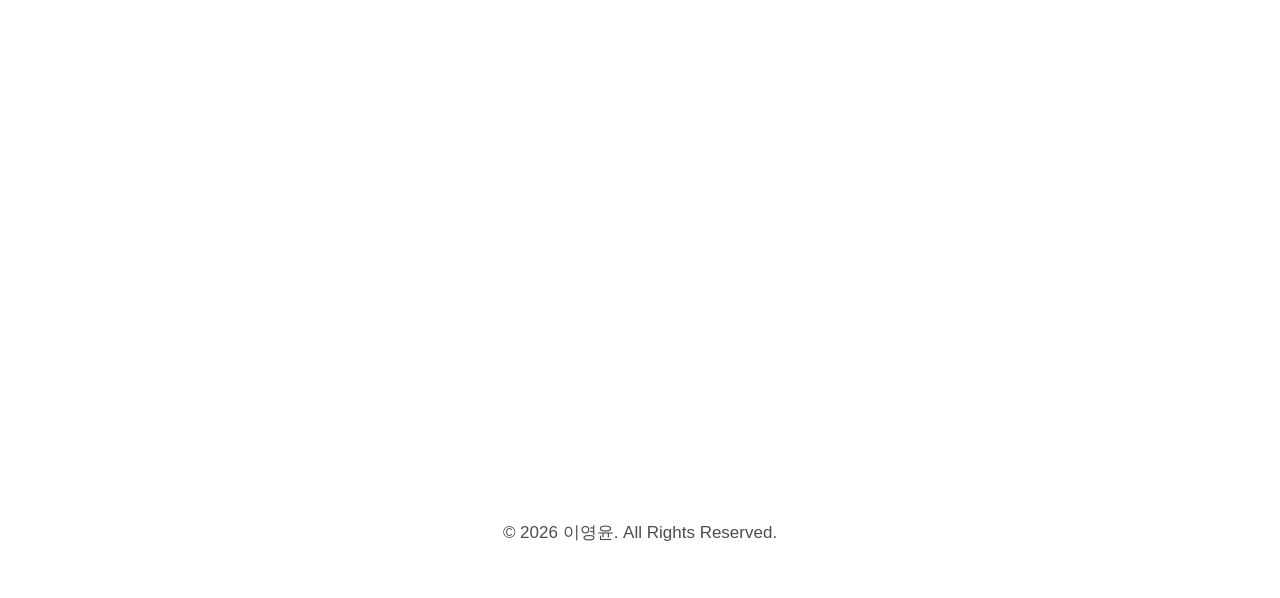
==== commit 2fb84379: "Update index.html 마케터 단어들 삭제(포폴 범용으로 쓰려고)" ====
--- a/index.html
+++ b/index.html
@@ -54,7 +54,6 @@
                                 <h1><span>Lee Young Yun</span></h1>
                                 <h3 class="intro_about"><span>
                                         문장력에 시각적 표현력까지 갖춘<br>
-                                        <b>하이브리드 마케터</b>
                                         <span class="impact">이영윤</span>입니다<br>
                                         <br>
                                         -<br>
@@ -410,8 +409,8 @@
                                 src="https://blogpfthumb-phinf.pstatic.net/MjAyMDA2MTBfMjc4/MDAxNTkxNzk0MTUxODgy.OES40m4cd3PJqYCW1eHSfdOJaB_GppX_RybZloQLQdQg.KcIJEfM1QhywQZ_b_rzKXnjqO5ideahbVAUXKD01hdcg.PNG.wken4297/SmartSelectImage_2016-10-11-22-33-43.png?type=w3840"
                                 alt="프로필" referrerpolicy="no-referrer"></a>
                         <div class="nb-name">이영윤</div>
-                        <p class="nb-bio">글과 디자인을 함께 고민하는 마케터입니다.<br>
-                            감각적인 카피라이팅과 디자인을 이해하는 시각을 더해, 브랜드의 가치를 전하는 마케터가 되겠습니다.</p>
+                        <p class="nb-bio">글과 디자인을 함께 고민합니다.<br>
+                            감각적인 카피라이팅과 디자인을 이해하는 시각을 더해, 브랜드의 가치를 전하겠습니다.</p>
                         <a class="nb-go" href="https://blog.naver.com/wken4297" target="_blank" rel="noopener">개인 블로그 바로가기</a>
                     </div>
                     <div class="nb-main">
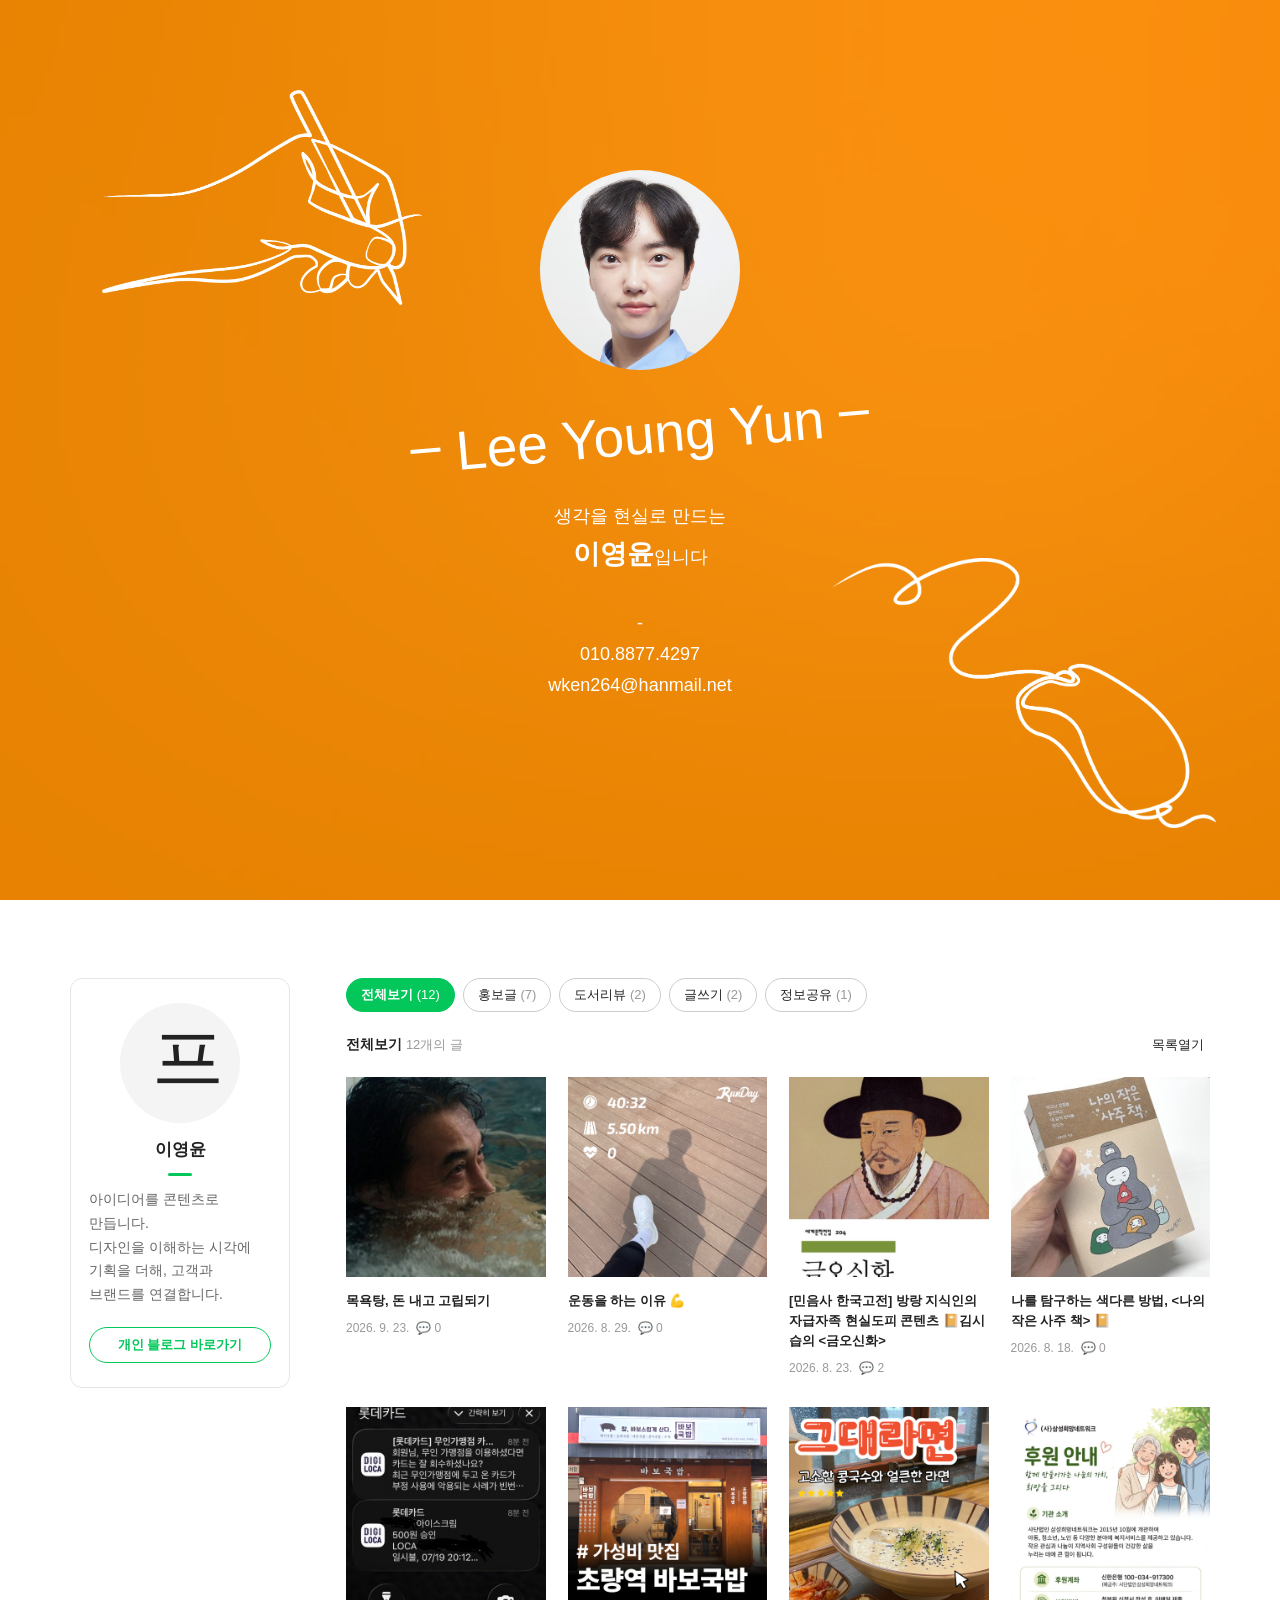
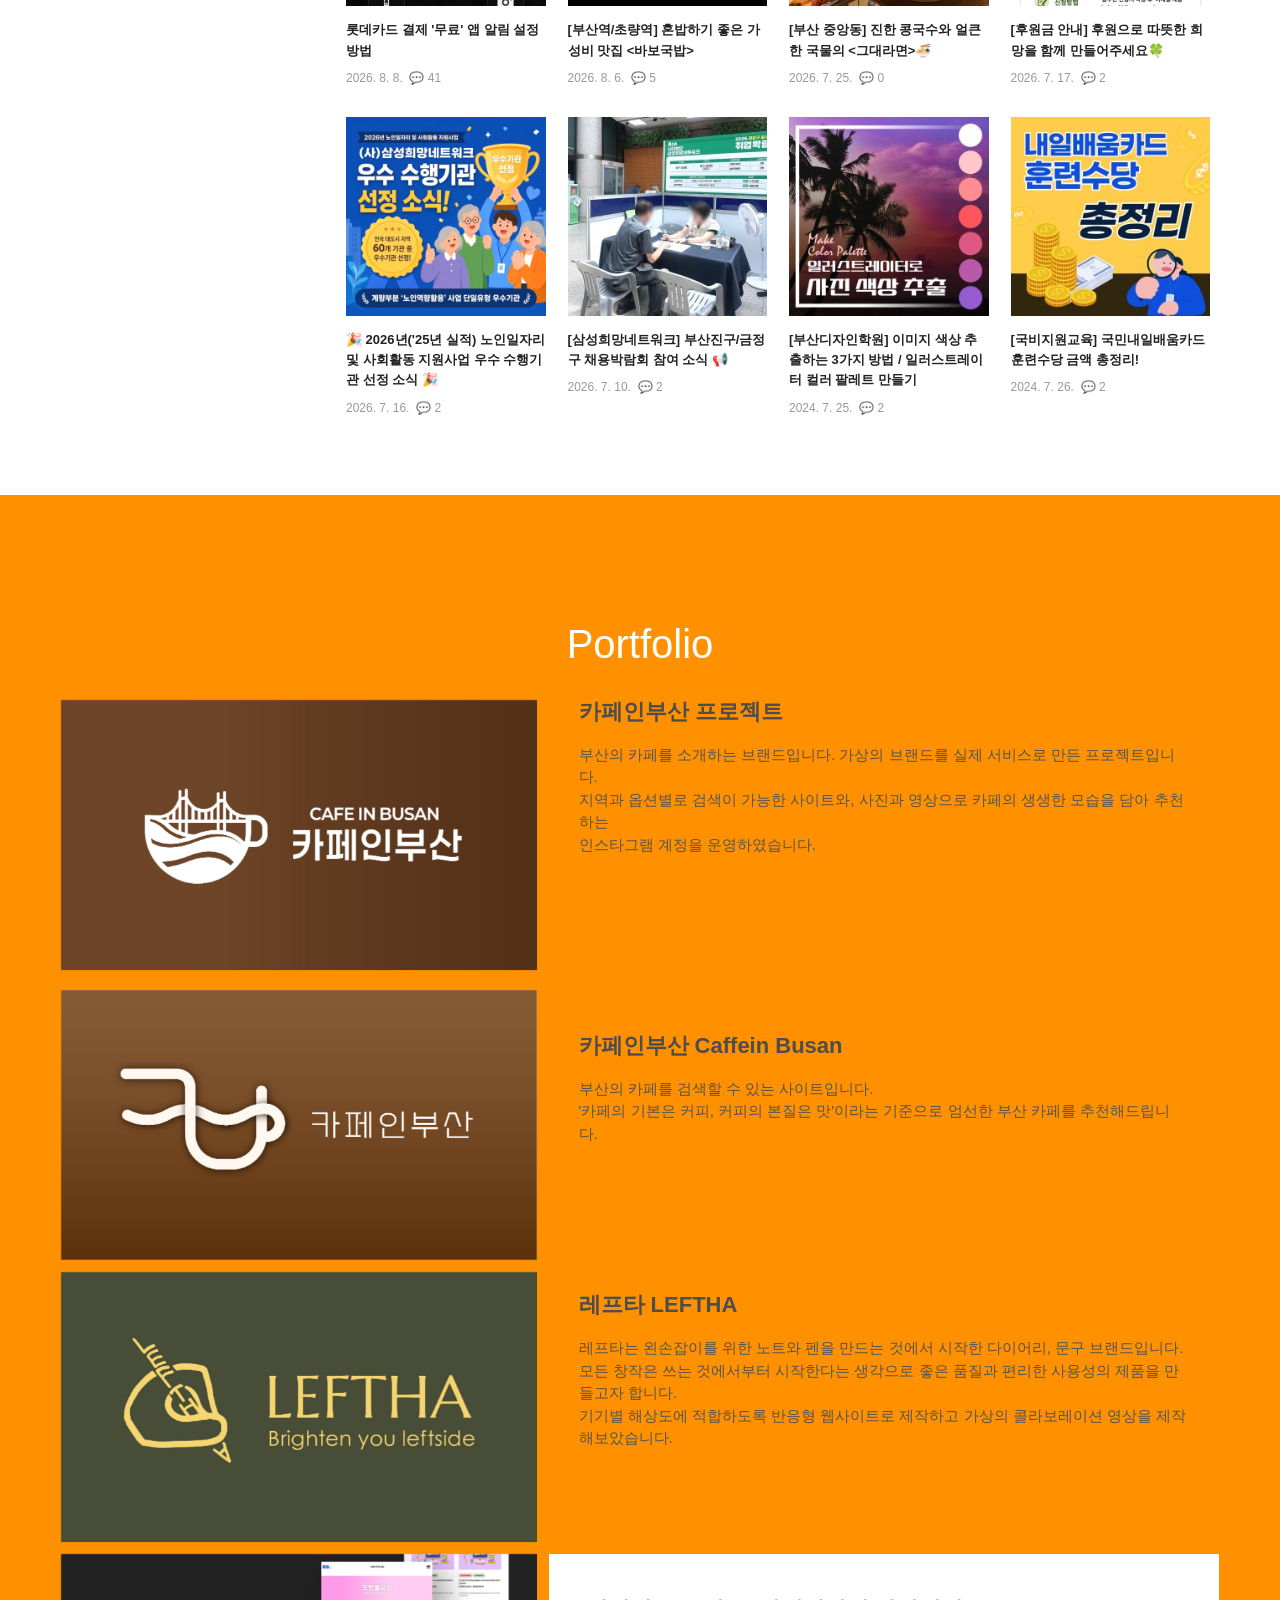
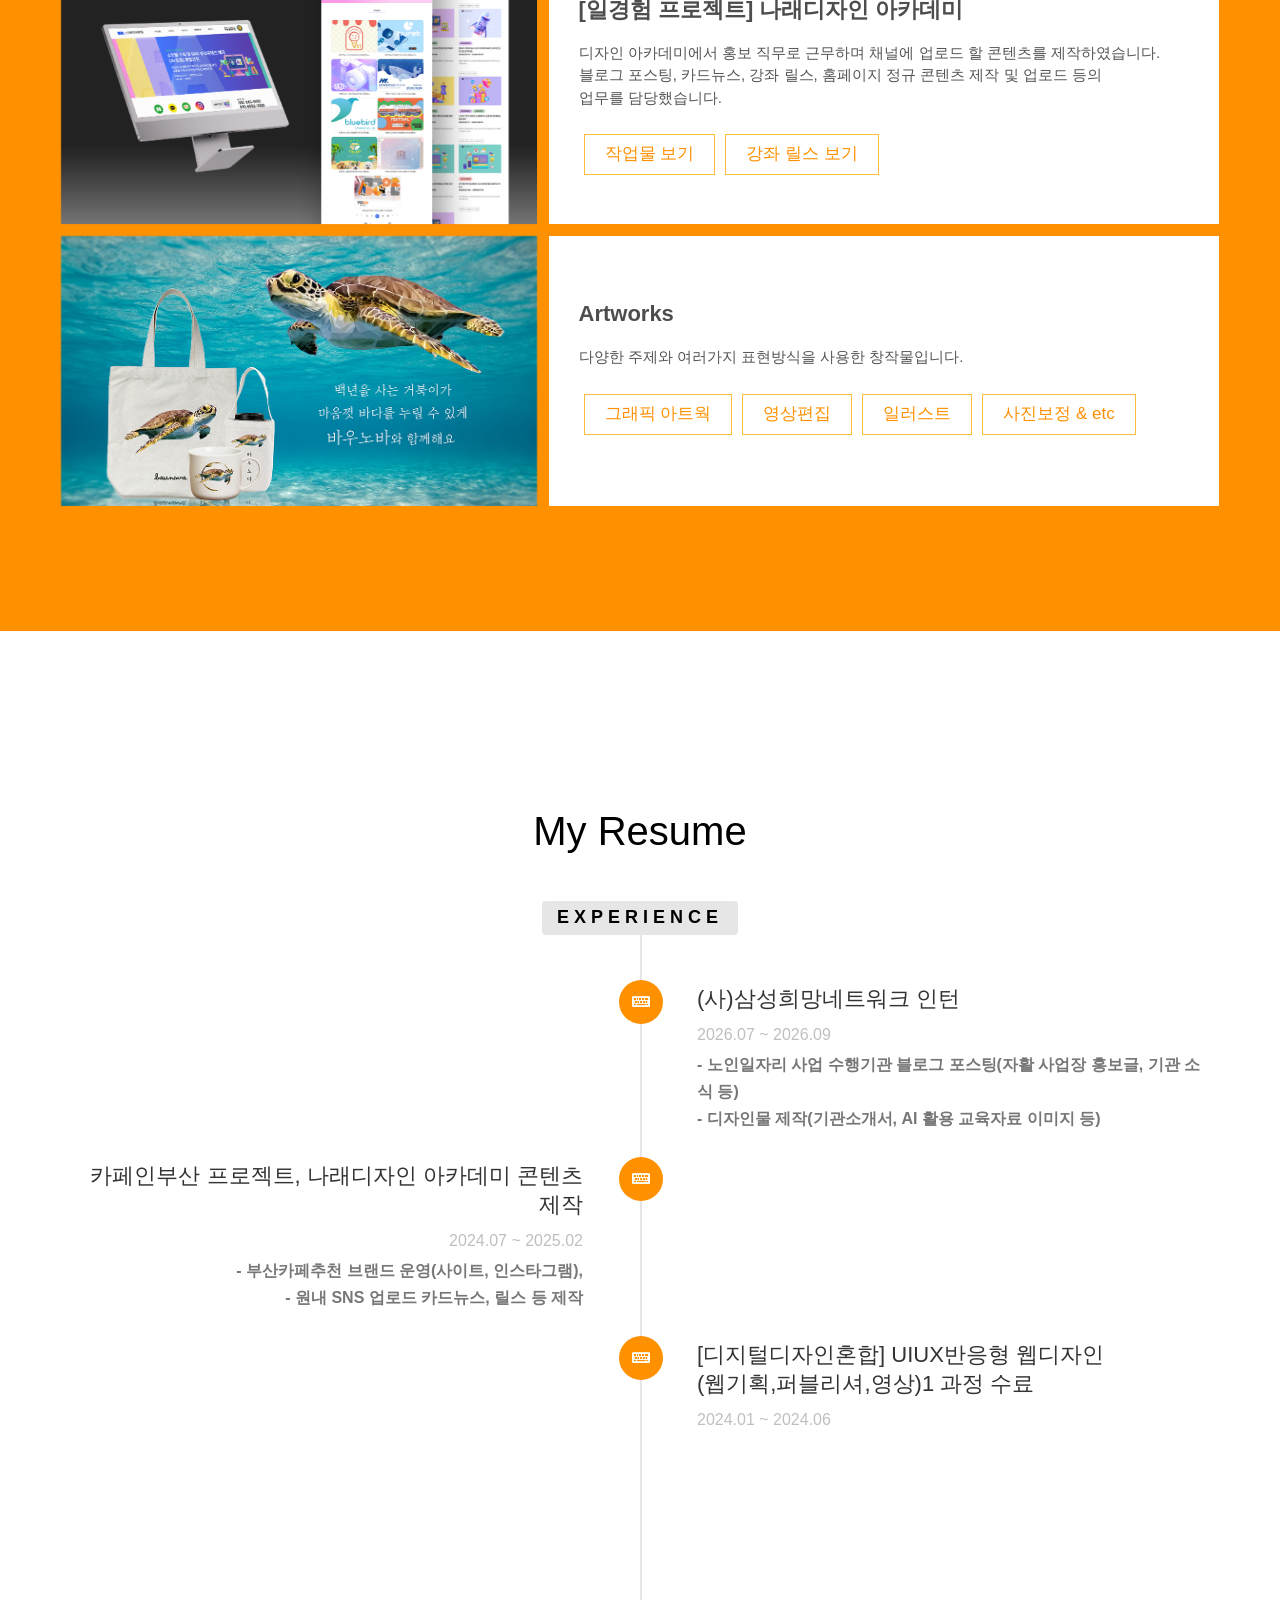
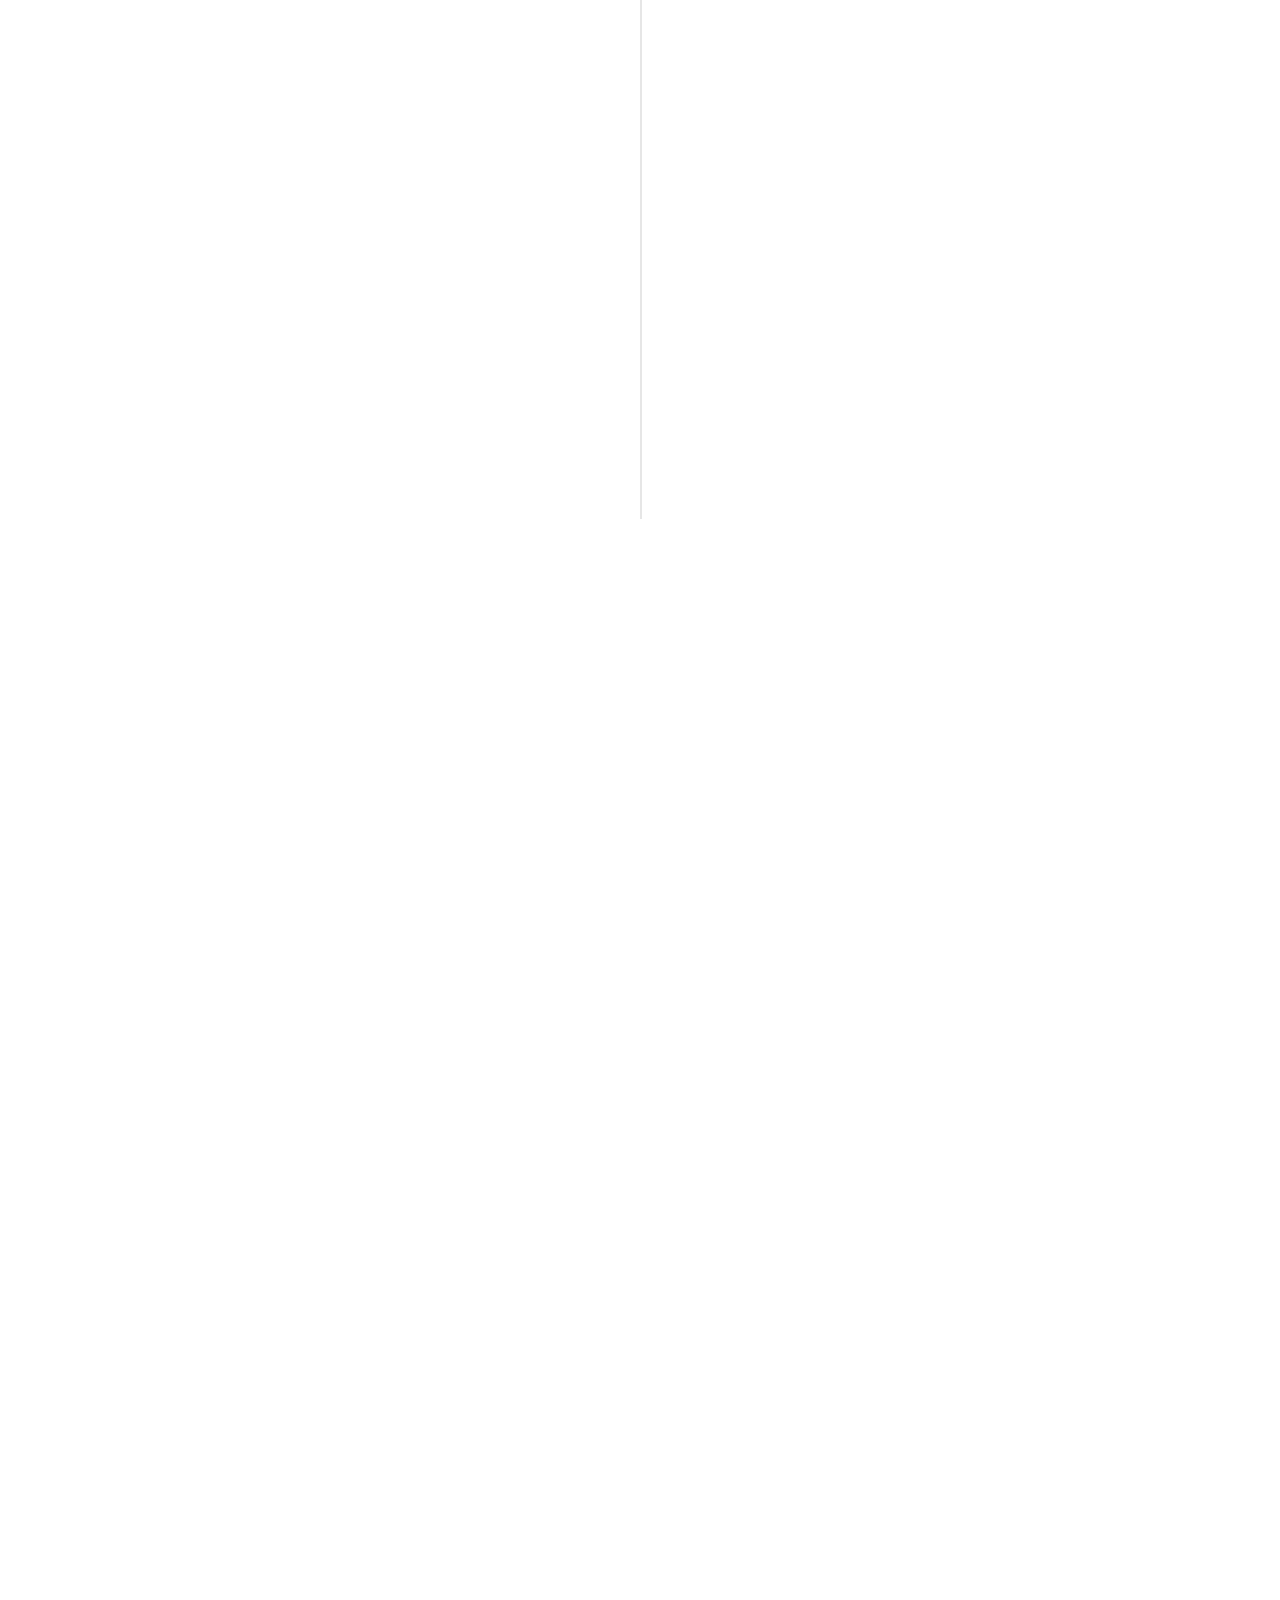
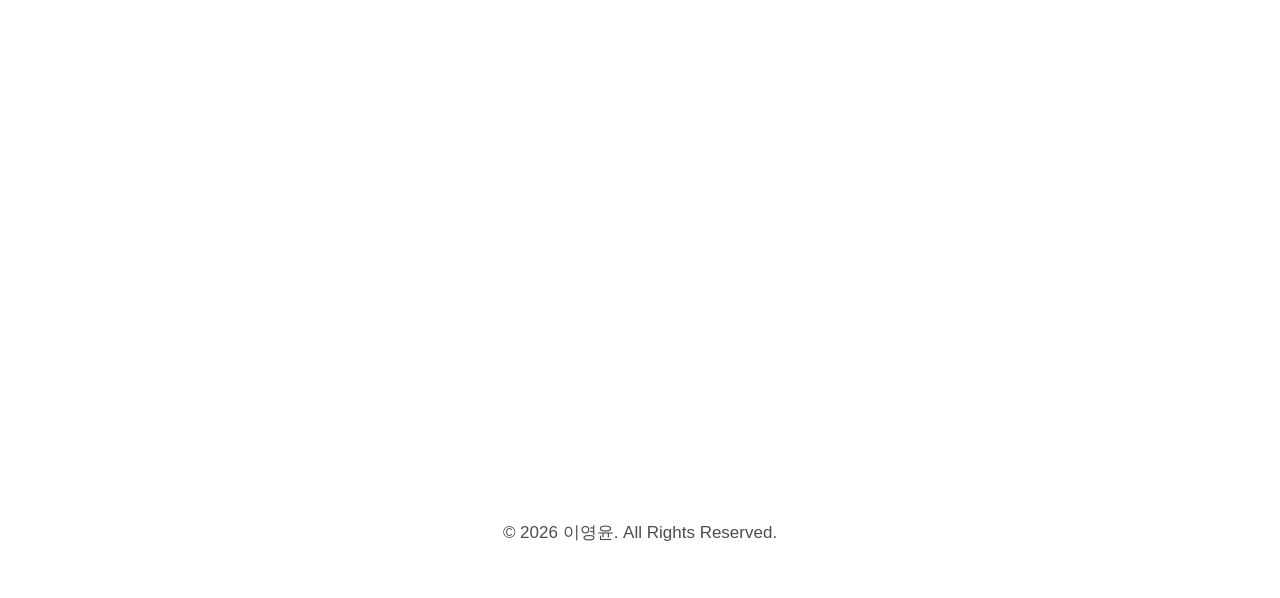
==== commit 224467c4: "Update index.html 메인카피, 블로그 설명 범용으로 수정" ====
--- a/index.html
+++ b/index.html
@@ -53,7 +53,7 @@
                                 <div class="profile-thumb" style="background: url(./images/me.jpg);"></div>
                                 <h1><span>Lee Young Yun</span></h1>
                                 <h3 class="intro_about"><span>
-                                        문장력에 시각적 표현력까지 갖춘<br>
+                                       생각을 현실로 만드는<br>
                                         <span class="impact">이영윤</span>입니다<br>
                                         <br>
                                         -<br>
@@ -409,8 +409,8 @@
                                 src="https://blogpfthumb-phinf.pstatic.net/MjAyMDA2MTBfMjc4/MDAxNTkxNzk0MTUxODgy.OES40m4cd3PJqYCW1eHSfdOJaB_GppX_RybZloQLQdQg.KcIJEfM1QhywQZ_b_rzKXnjqO5ideahbVAUXKD01hdcg.PNG.wken4297/SmartSelectImage_2016-10-11-22-33-43.png?type=w3840"
                                 alt="프로필" referrerpolicy="no-referrer"></a>
                         <div class="nb-name">이영윤</div>
-                        <p class="nb-bio">글과 디자인을 함께 고민합니다.<br>
-                            감각적인 카피라이팅과 디자인을 이해하는 시각을 더해, 브랜드의 가치를 전하겠습니다.</p>
+                        <p class="nb-bio">아이디어를 콘텐츠로 만듭니다.<br>
+                            디자인을 이해하는 시각에 기획을 더해, 고객과 브랜드를 연결합니다.</p>
                         <a class="nb-go" href="https://blog.naver.com/wken4297" target="_blank" rel="noopener">개인 블로그 바로가기</a>
                     </div>
                     <div class="nb-main">
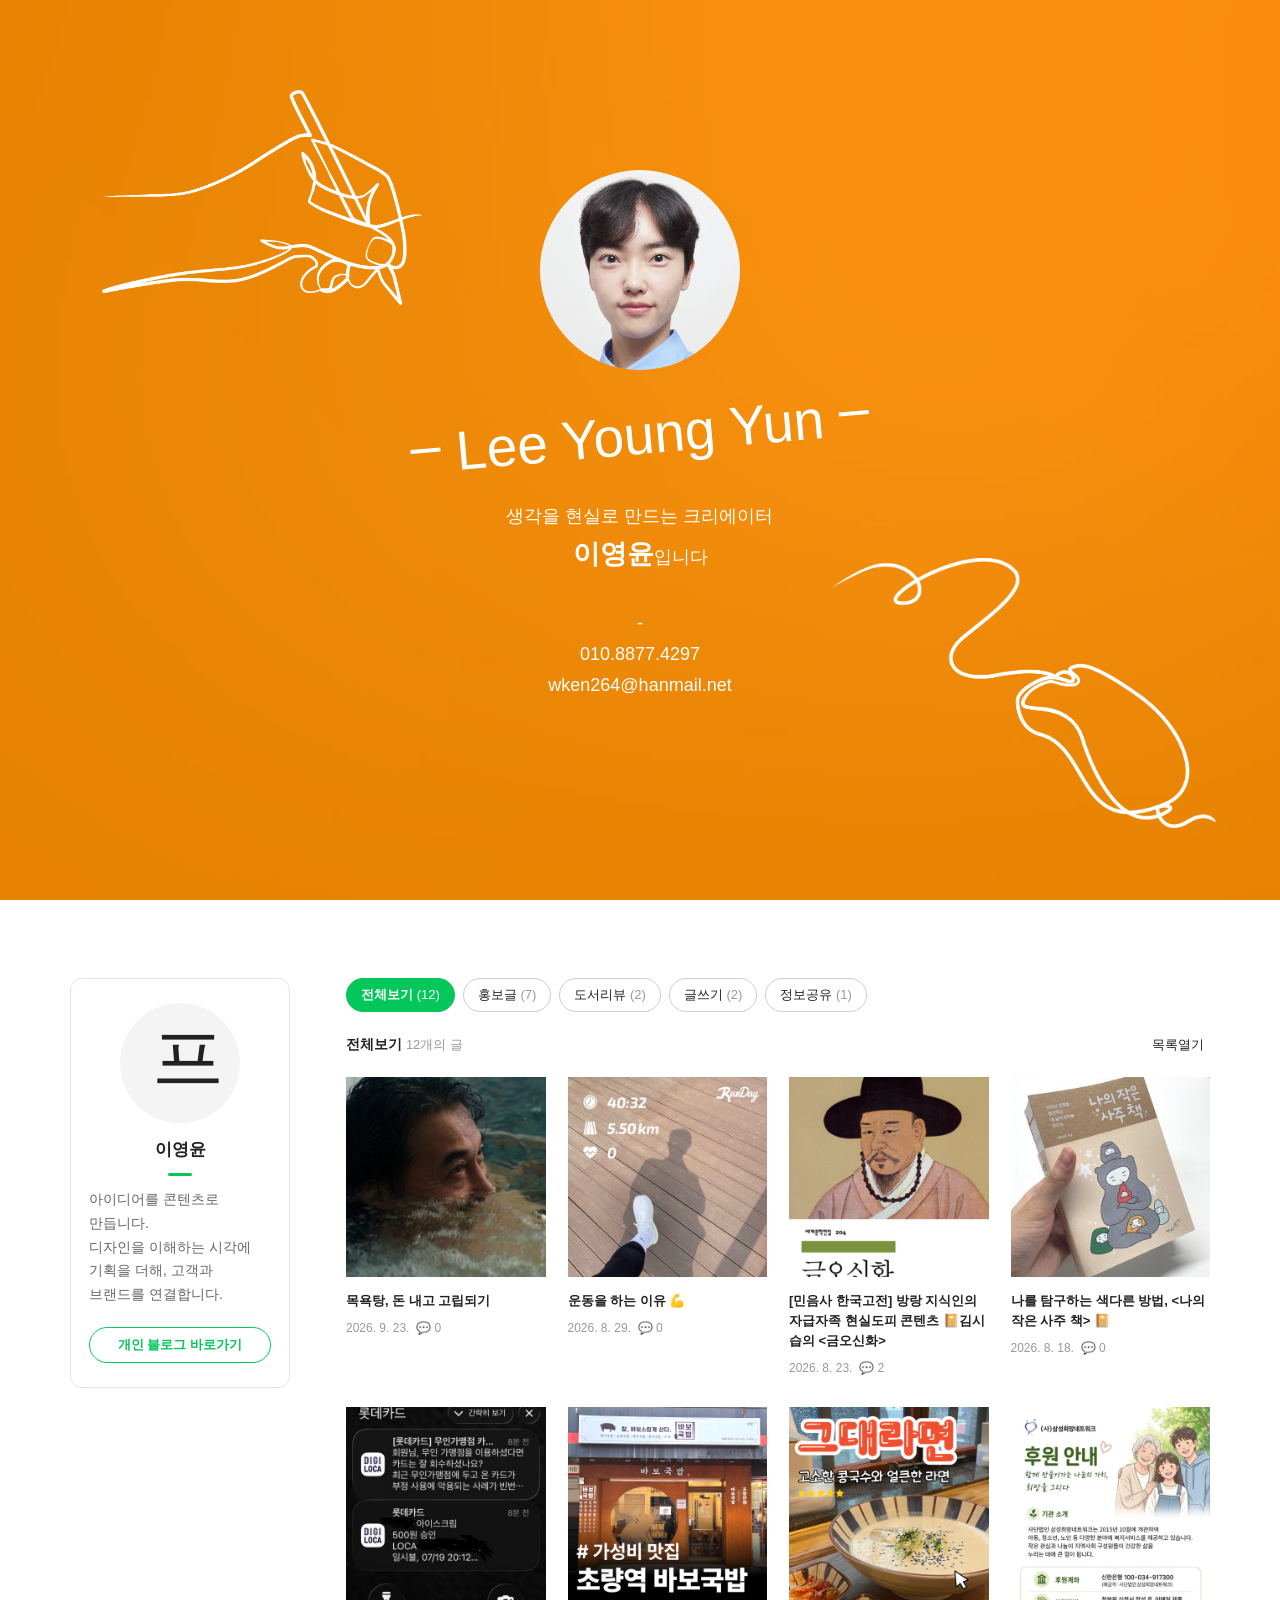
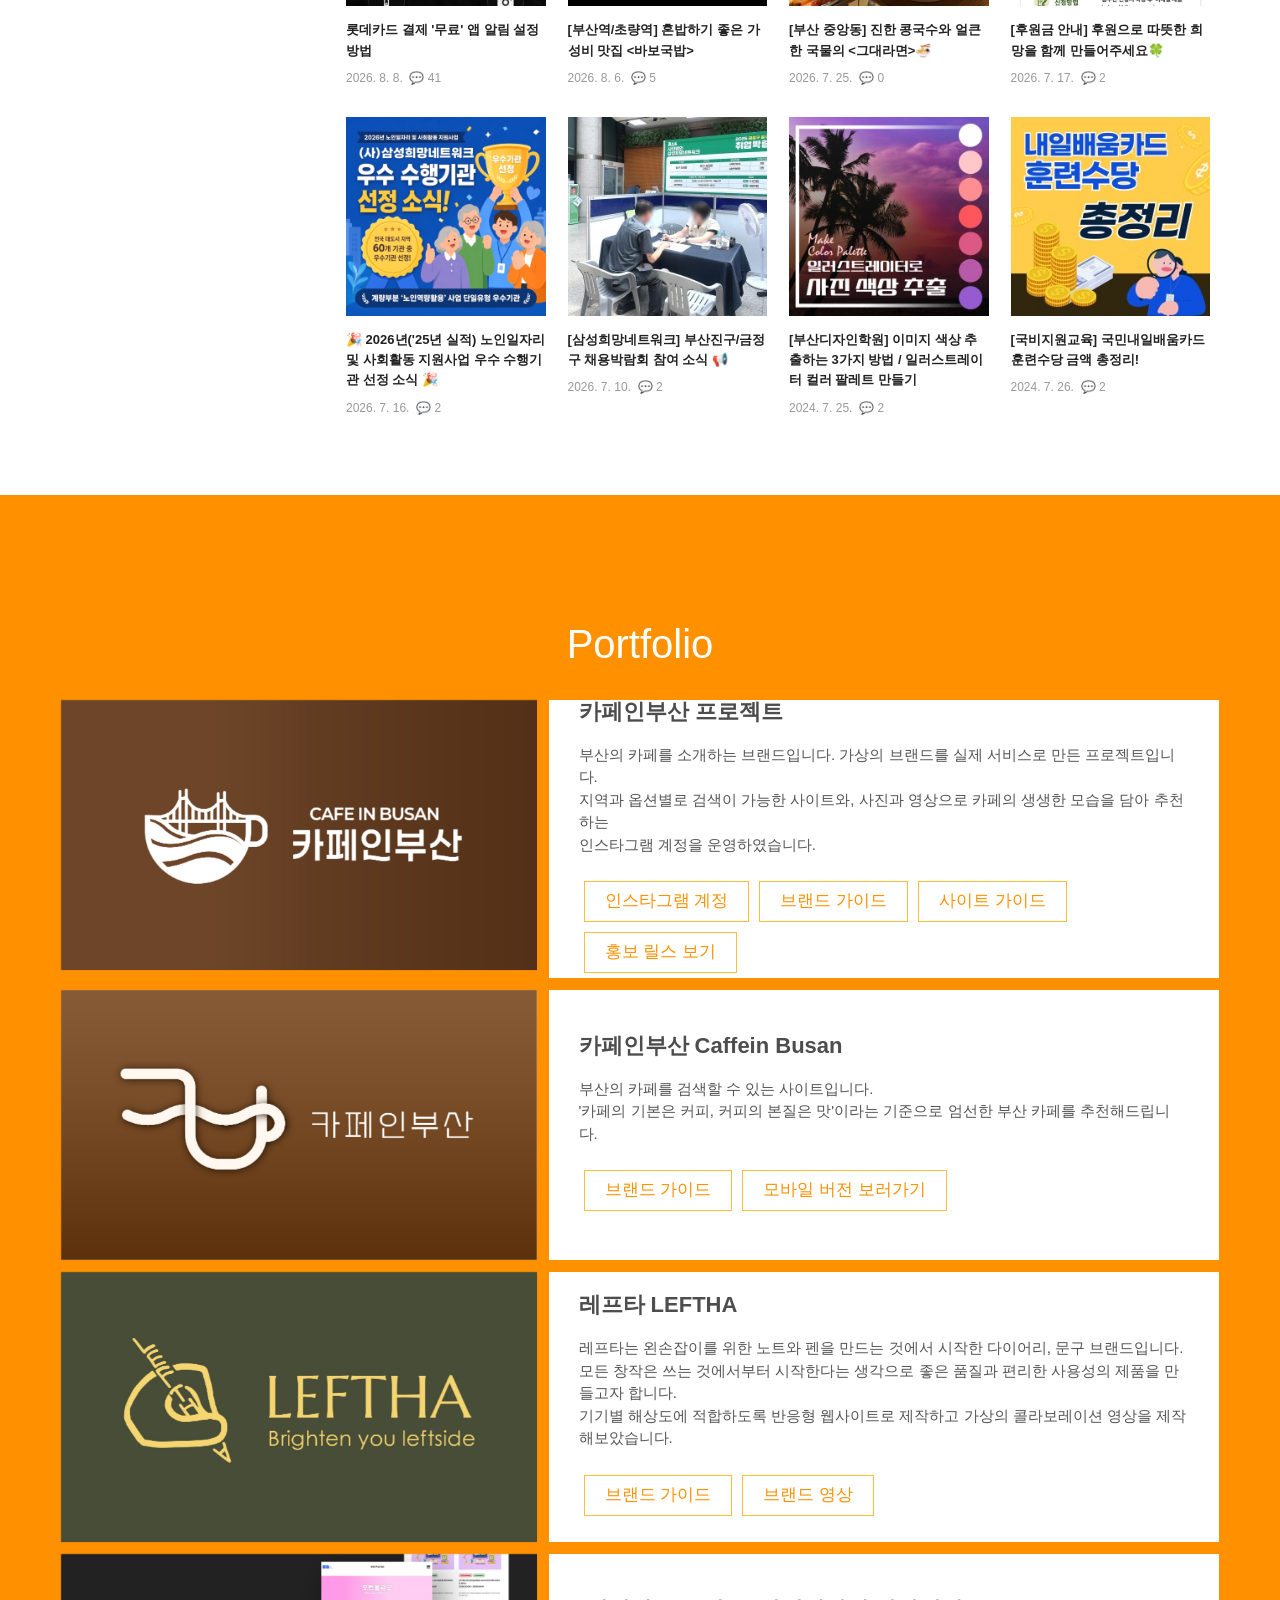
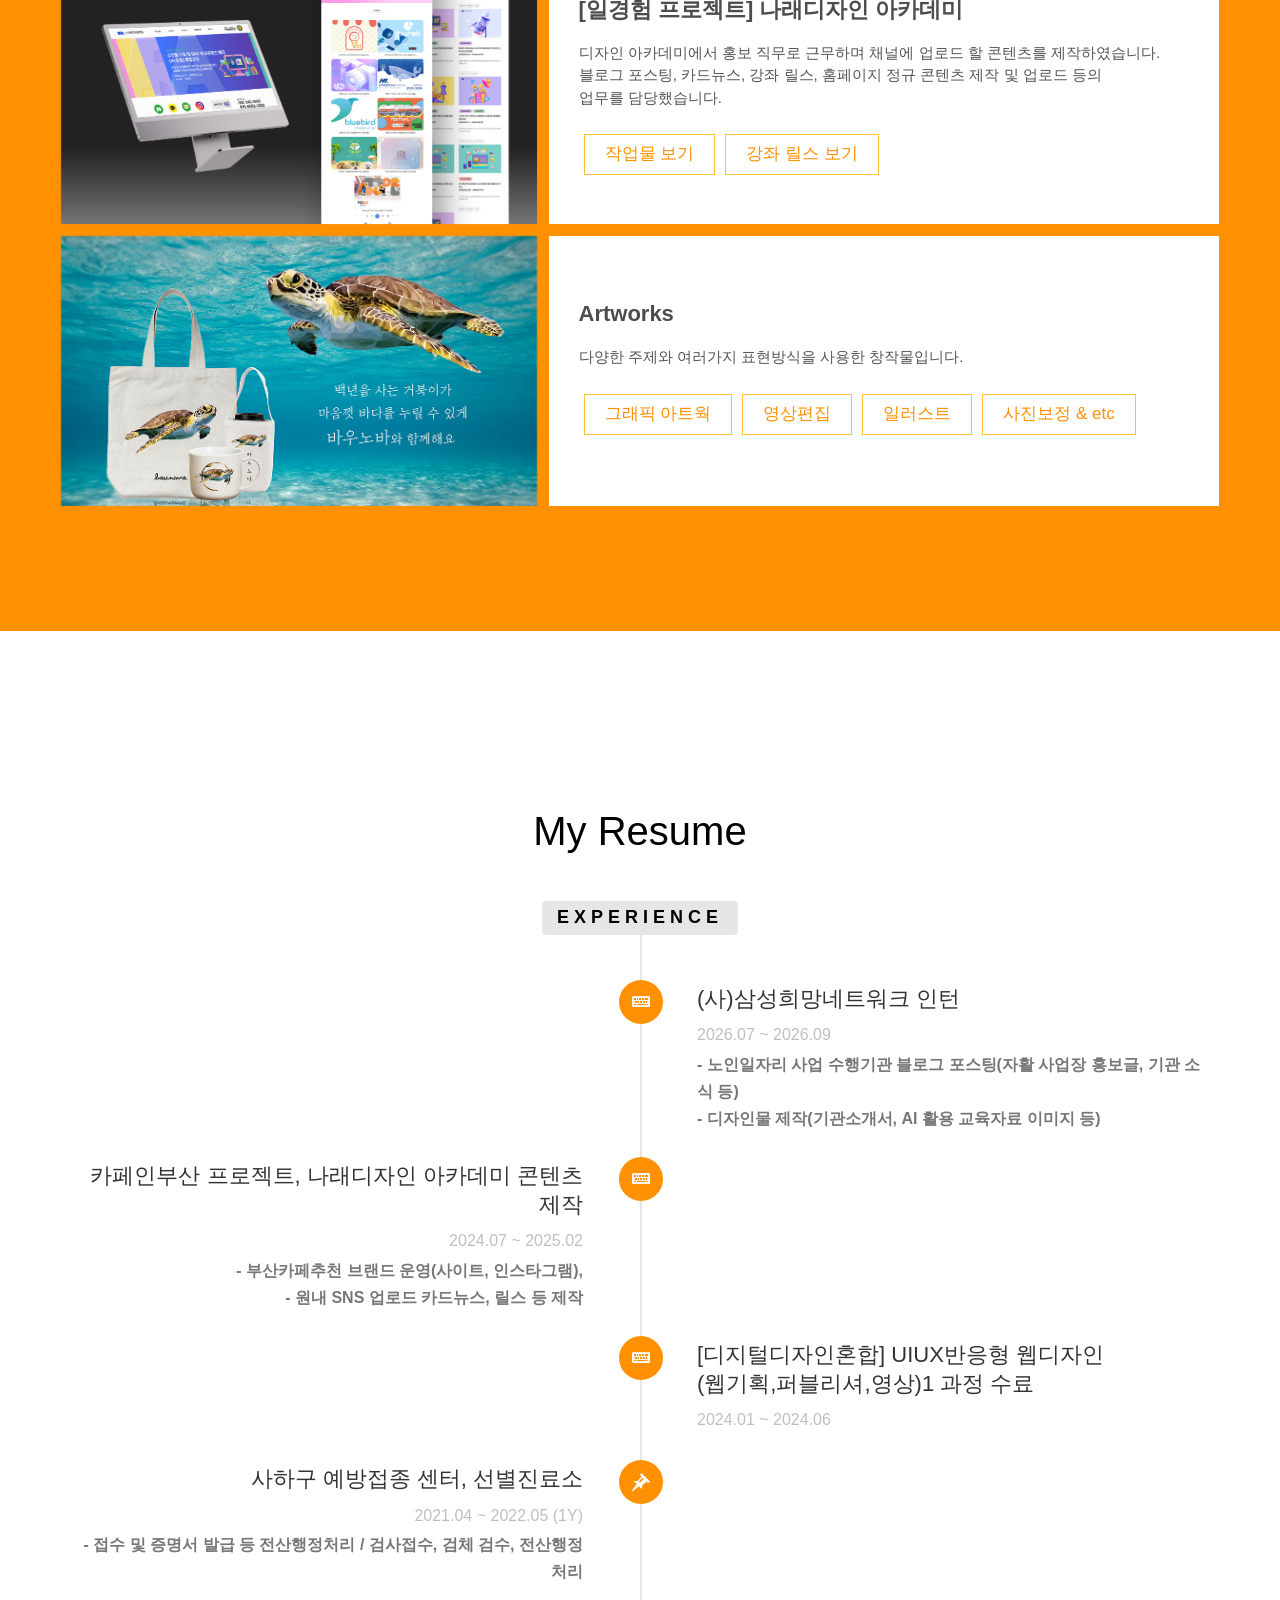
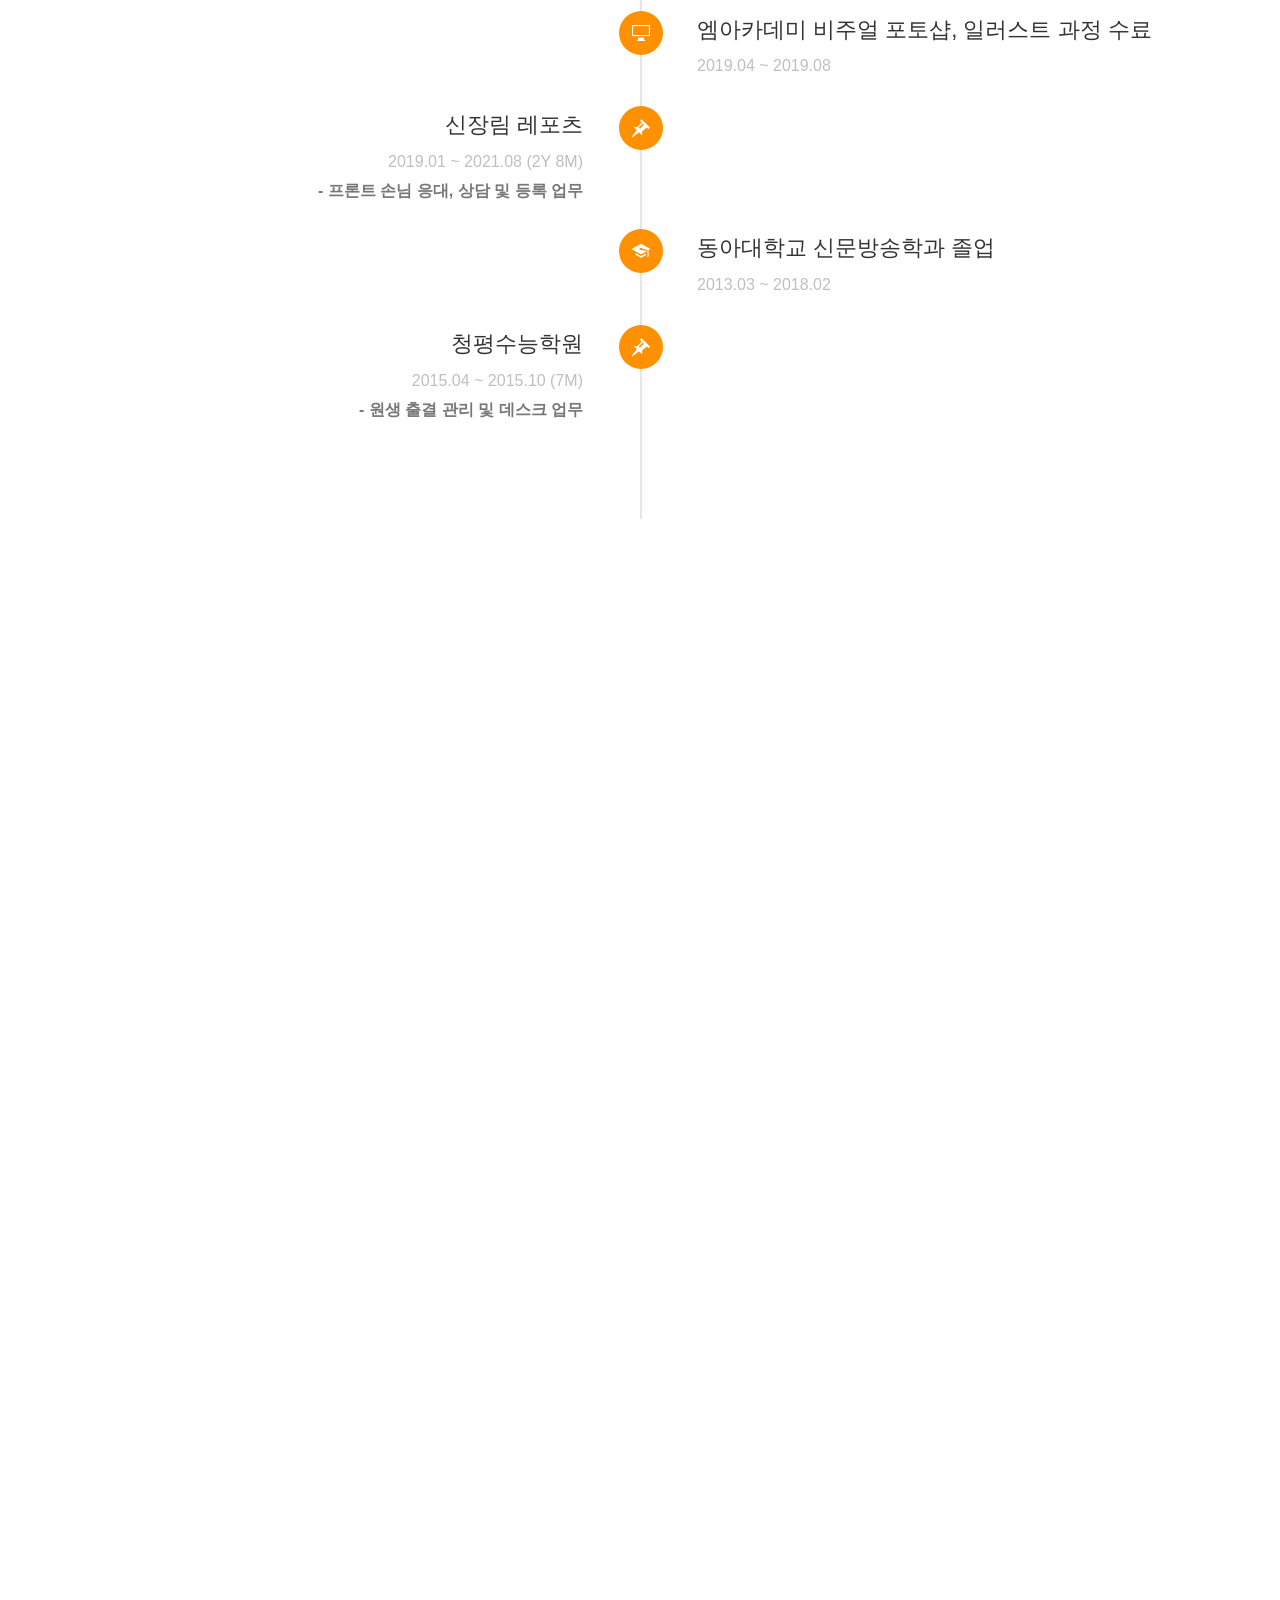
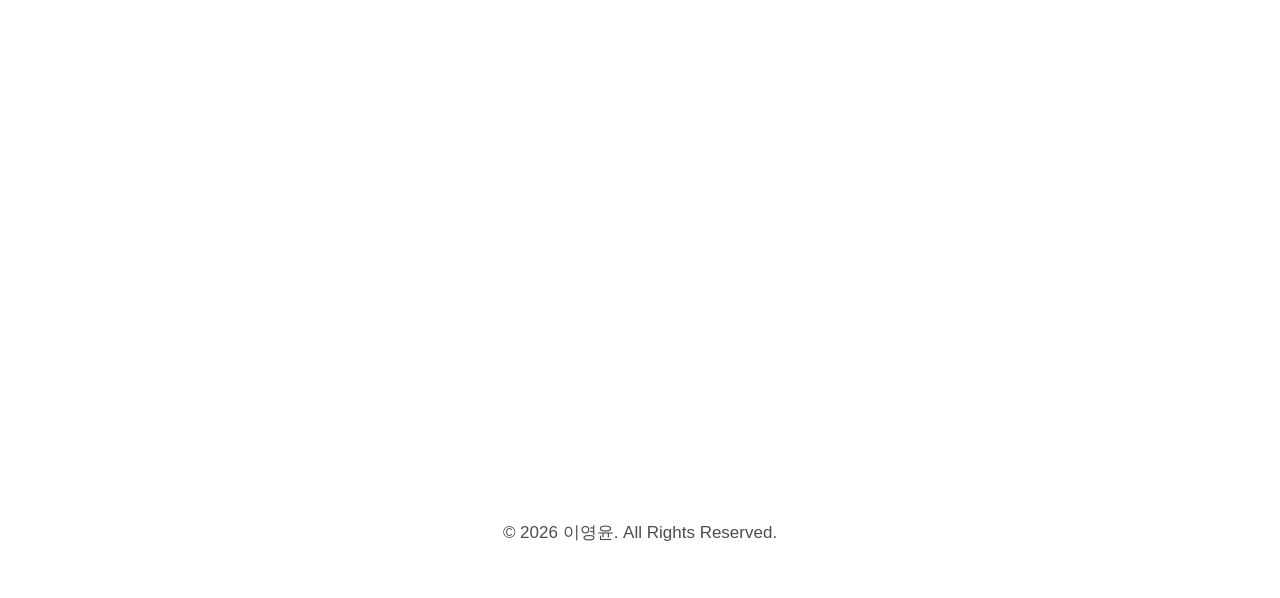
==== commit 7e9afd73: "Update index.html" ====
--- a/index.html
+++ b/index.html
@@ -53,7 +53,7 @@
                                 <div class="profile-thumb" style="background: url(./images/me.jpg);"></div>
                                 <h1><span>Lee Young Yun</span></h1>
                                 <h3 class="intro_about"><span>
-                                       생각을 현실로 만드는<br>
+                                       생각을 현실로 만드는 크리에이터<br>
                                         <span class="impact">이영윤</span>입니다<br>
                                         <br>
                                         -<br>
